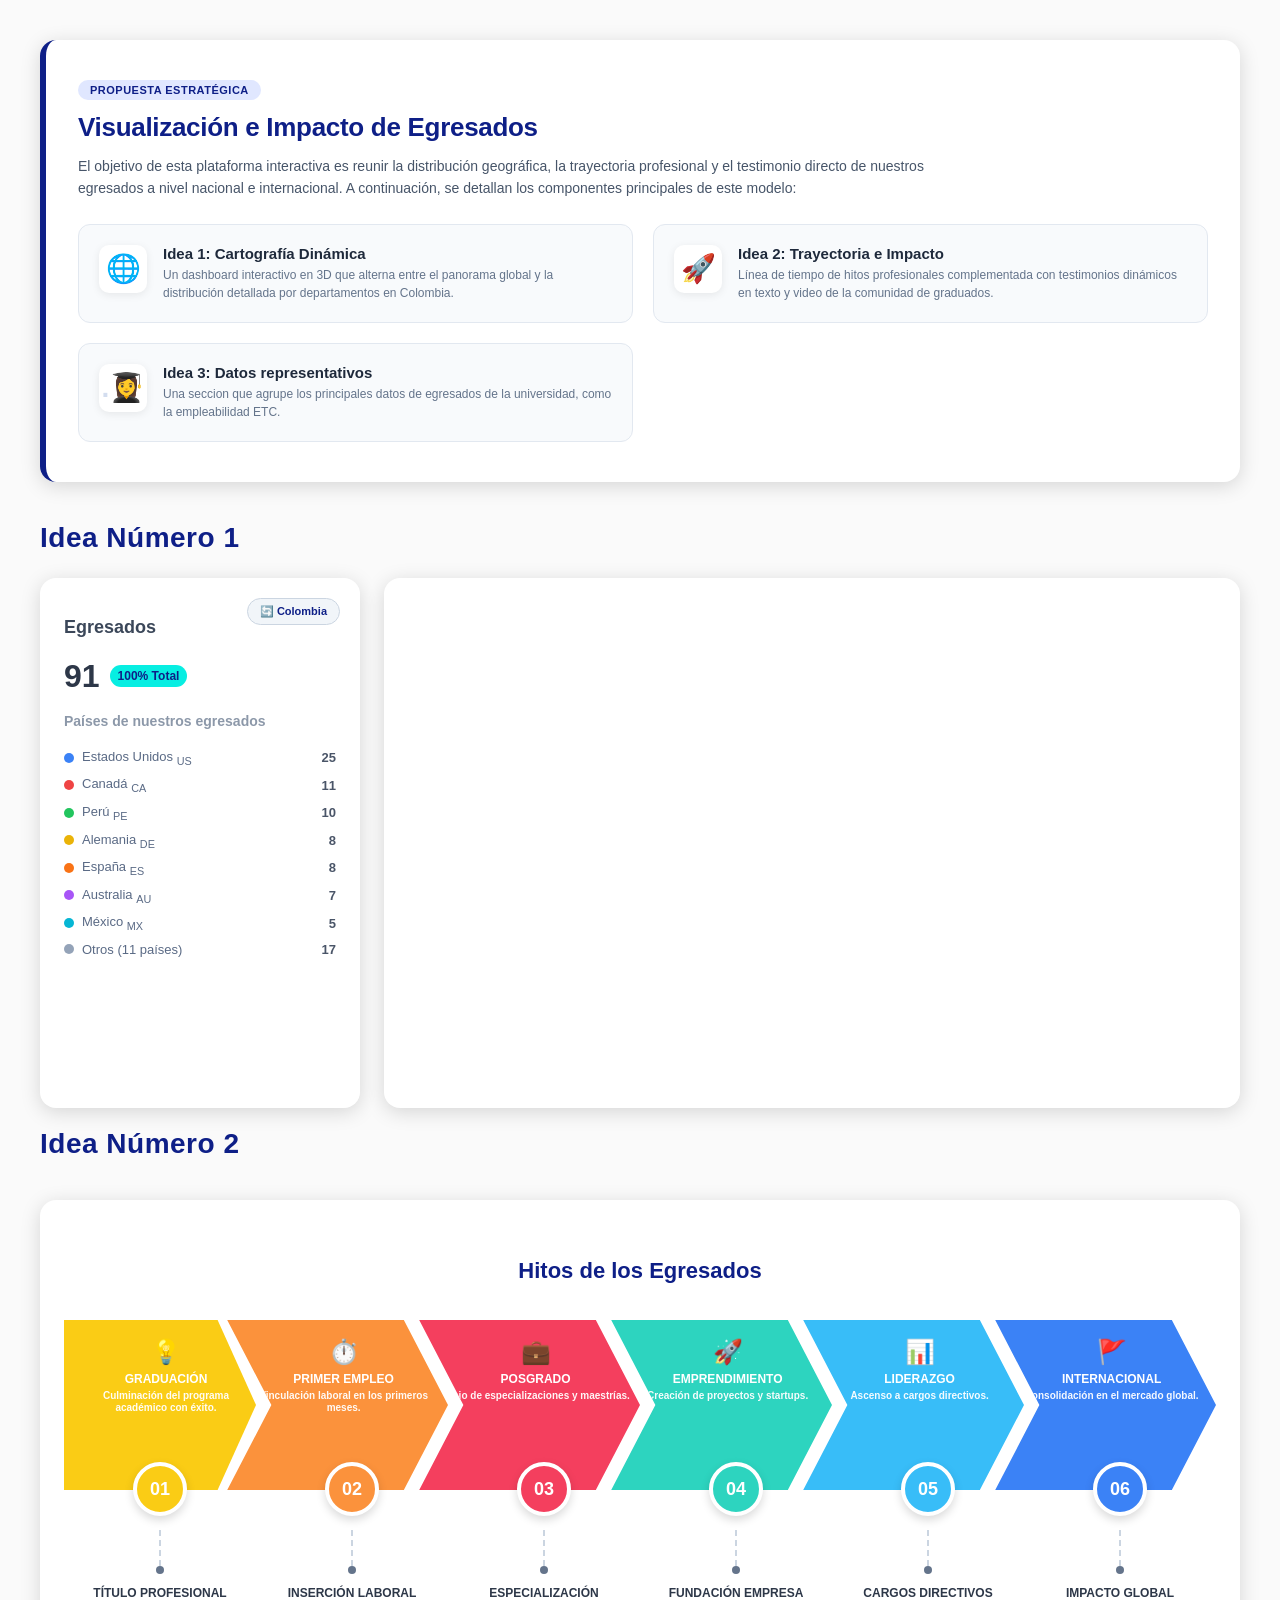
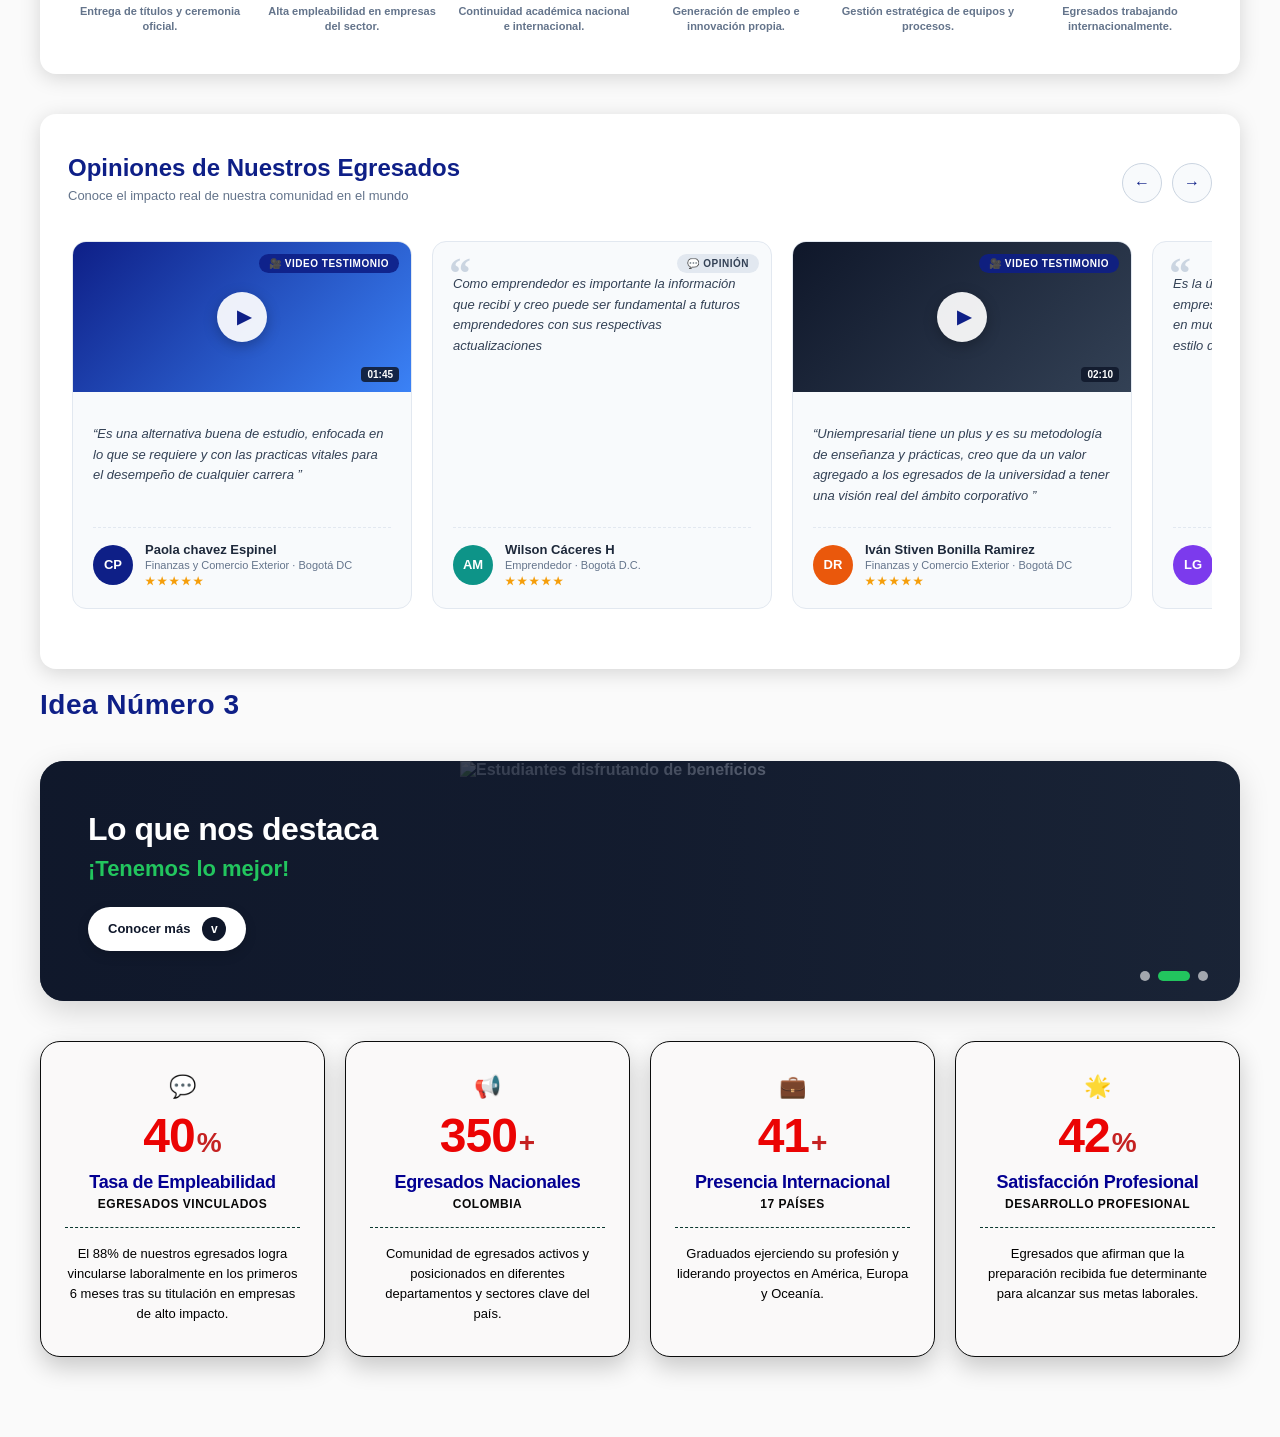
==== main.html @ 2be494e2 "prueba" ====
<!DOCTYPE html>
<html lang="es">
<head>
  <meta charset="UTF-8">
  <meta name="viewport" content="width=device-width, initial-scale=1.0">
  <link rel="stylesheet" href="main.css">
  <title>Egresados</title>
</head>
<body>

  <!-- ================= SECCIÓN DE INTRODUCCIÓN ================= -->
  <section class="intro-container">
    <div class="intro-badge">Propuesta Estratégica</div>
    <h1 class="intro-title">Visualización e Impacto de Egresados</h1>
    <p class="intro-description">
      El objetivo de esta plataforma interactiva es reunir la distribución geográfica, la trayectoria profesional y el testimonio directo de nuestros egresados a nivel nacional e internacional. A continuación, se detallan los componentes principales de este modelo:
    </p>

    <div class="intro-cards-grid">
      <div class="intro-card">
        <div class="intro-card-icon">🌐</div>
        <div class="intro-card-content">
          <h3 class="intro-card-title">Idea 1: Cartografía Dinámica</h3>
          <p class="intro-card-text">
            Un dashboard interactivo en 3D que alterna entre el panorama global y la distribución detallada por departamentos en Colombia.
          </p>
        </div>
      </div>

      <div class="intro-card">
        <div class="intro-card-icon">🚀</div>
        <div class="intro-card-content">
          <h3 class="intro-card-title">Idea 2: Trayectoria e Impacto</h3>
          <p class="intro-card-text">
            Línea de tiempo de hitos profesionales complementada con testimonios dinámicos en texto y video de la comunidad de graduados.
          </p>
        </div>
      </div>

        <div class="intro-card">
        <div class="intro-card-icon">.👩‍🎓</div>
        <div class="intro-card-content">
          <h3 class="intro-card-title">Idea 3: Datos representativos</h3>
          <p class="intro-card-text">
            Una seccion que agrupe los principales datos de egresados de la universidad, como la empleabilidad ETC.
          </p>
        </div>
      </div>
    </div>
  </section>

  <!-- TÍTULO DE LA SECCIÓN INTERACTIVA -->
  <h2 class="main-title">Idea número 1</h2>

  <!-- CONTENEDOR FLIP GLOBAL -->
  <div class="dashboard-flip-wrapper">
    <div class="dashboard-inner" id="dashboardInner">
      
      <!-- ================= VISTA FRONTAL: MUNDIAL ================= -->
      <div class="dashboard-face dashboard-front">
        
        <!-- TARJETA FRONTAL -->
        <div class="card-left">
          <button class="flip-btn" id="flipToColombiaBtn" title="Ver Departamentos de Colombia">
            🔄 Colombia
          </button>

          <h2 class="card-title">Egresados</h2>
          
          <div class="metrics">
            <span class="total-sales">91</span>
            <span class="badge">100% Total</span>
          </div>
          
          <p class="subtitle">Países de nuestros egresados</p>

          <ul class="country-list">
            <li class="country-item">
              <div class="country-info">
                <span class="dot usa"></span>
                <span>Estados Unidos <sub>US</sub></span>
              </div>
              <span class="sales-count">25</span>
            </li>
            <li class="country-item">
              <div class="country-info">
                <span class="dot canada"></span>
                <span>Canadá <sub>CA</sub></span>
              </div>
              <span class="sales-count">11</span>
            </li>
            <li class="country-item">
              <div class="country-info">
                <span class="dot peru"></span>
                <span>Perú <sub>PE</sub></span>
              </div>
              <span class="sales-count">10</span>
            </li>
            <li class="country-item">
              <div class="country-info">
                <span class="dot alemania"></span>
                <span>Alemania <sub>DE</sub></span>
              </div>
              <span class="sales-count">8</span>
            </li>
            <li class="country-item">
              <div class="country-info">
                <span class="dot espana"></span>
                <span>España <sub>ES</sub></span>
              </div>
              <span class="sales-count">8</span>
            </li>
            <li class="country-item">
              <div class="country-info">
                <span class="dot australia"></span>
                <span>Australia <sub>AU</sub></span>
              </div>
              <span class="sales-count">7</span>
            </li>
            <li class="country-item">
              <div class="country-info">
                <span class="dot mexico"></span>
                <span>México <sub>MX</sub></span>
              </div>
              <span class="sales-count">5</span>
            </li>
            <li class="country-item">
              <div class="country-info">
                <span class="dot other"></span>
                <span>Otros (11 países)</span>
              </div>
              <span class="sales-count">17</span>
            </li>
          </ul>

          <div id="detailPanel" class="country-detail-panel">
            <div class="detail-label">País Seleccionado</div>
            <div id="detailCountryName" class="detail-country-name">-</div>
            <div class="detail-label" style="margin-top: 8px;">Egresados Registrados</div>
            <div id="detailStudentsCount" class="detail-students-count">0</div>
          </div>
        </div>

        <!-- MAPA MUNDIAL DERECHA -->
        <div class="map-right" id="mapRightWorld">
          <div id="tooltipWorld" class="tooltip"></div>
          <div class="ag-canvas" id="world-map-container"></div>
        </div>

      </div>

      <!-- ================= VISTA TRASERA: COLOMBIA ================= -->
      <div class="dashboard-face dashboard-back">
        
        <!-- TARJETA TRASERA -->
        <div class="card-left">
          <button class="flip-btn" id="flipToWorldBtn" title="Ver Países del Mundo">
            🌐 Mundial
          </button>

          <h2 class="card-title">Egresados</h2>
          
          <div class="metrics">
            <span class="total-sales">775</span>
            <span class="badge col-badge">100% Colombia</span>
          </div>
          
          <p class="subtitle">Departamentos de Colombia</p>

          <ul class="country-list">
            <li class="country-item">
              <div class="country-info">
                <span class="dot bogota"></span>
                <span>Bogotá D.C. <sub>DC</sub></span>
              </div>
              <span class="sales-count">645</span>
            </li>
            <li class="country-item">
              <div class="country-info">
                <span class="dot cundinamarca"></span>
                <span>Cundinamarca <sub>CUN</sub></span>
              </div>
              <span class="sales-count">59</span>
            </li>
            <li class="country-item">
              <div class="country-info">
                <span class="dot antioquia"></span>
                <span>Antioquia <sub>ANT</sub></span>
              </div>
              <span class="sales-count">15</span>
            </li>
            <li class="country-item">
              <div class="country-info">
                <span class="dot meta"></span>
                <span>Meta <sub>MET</sub></span>
              </div>
              <span class="sales-count">6</span>
            </li>
            <li class="country-item">
              <div class="country-info">
                <span class="dot atlantico"></span>
                <span>Atlántico <sub>ATL</sub></span>
              </div>
              <span class="sales-count">5</span>
            </li>
            <li class="country-item">
              <div class="country-info">
                <span class="dot tolima"></span>
                <span>Tolima <sub>TOL</sub></span>
              </div>
              <span class="sales-count">3</span>
            </li>
            <li class="country-item">
              <div class="country-info">
                <span class="dot otros-dept"></span>
                <span>Otros dptos</span>
              </div>
              <span class="sales-count">9</span>
            </li>
            <li class="country-item">
              <div class="country-info">
                <span class="dot no-especifica"></span>
                <span>No especifica</span>
              </div>
              <span class="sales-count">33</span>
            </li>
          </ul>

          <div id="detailPanelDept" class="country-detail-panel">
            <div class="detail-label">Departamento</div>
            <div id="detailDeptName" class="detail-country-name">-</div>
            <div class="detail-label" style="margin-top: 8px;">Egresados Registrados</div>
            <div id="detailDeptStudentsCount" class="detail-students-count">0</div>
          </div>
        </div>

        <!-- MAPA COLOMBIA DERECHA -->
        <div class="map-right" id="mapRightColombia">
          <div id="tooltipColombia" class="tooltip"></div>
          <div class="ag-canvas" id="colombia-map-container"></div>
        </div>

      </div>

    </div>
  </div>

  <!-- SECCIÓN INFOGRAFÍA DE HITOS DE EGRESADOS -->
   <h2 class="main-title">Idea número 2</h2>
  <section class="timeline-container">
    <h2 class="timeline-title">Hitos de los Egresados</h2>
    <div class="chevron-timeline">

      <div class="step-item step-1">
        <div class="chevron-box">
          <div class="chevron-icon">💡</div>
          <div class="chevron-title">Graduación</div>
          <div class="chevron-subtitle">Culminación del programa académico con éxito.</div>
        </div>
        <div class="circle-number">01</div>
        <div class="connector-line"></div>
        <div class="connector-dot"></div>
        <div class="hito-content">
          <div class="hito-title">Título Profesional</div>
          <div class="hito-text">Entrega de títulos y ceremonia oficial.</div>
        </div>
      </div>

      <div class="step-item step-2">
        <div class="chevron-box">
          <div class="chevron-icon">⏱️</div>
          <div class="chevron-title">Primer Empleo</div>
          <div class="chevron-subtitle">Vinculación laboral en los primeros meses.</div>
        </div>
        <div class="circle-number">02</div>
        <div class="connector-line"></div>
        <div class="connector-dot"></div>
        <div class="hito-content">
          <div class="hito-title">Inserción Laboral</div>
          <div class="hito-text">Alta empleabilidad en empresas del sector.</div>
        </div>
      </div>

      <div class="step-item step-3">
        <div class="chevron-box">
          <div class="chevron-icon">💼</div>
          <div class="chevron-title">Posgrado</div>
          <div class="chevron-subtitle">Inicio de especializaciones y maestrías.</div>
        </div>
        <div class="circle-number">03</div>
        <div class="connector-line"></div>
        <div class="connector-dot"></div>
        <div class="hito-content">
          <div class="hito-title">Especialización</div>
          <div class="hito-text">Continuidad académica nacional e internacional.</div>
        </div>
      </div>

      <div class="step-item step-4">
        <div class="chevron-box">
          <div class="chevron-icon">🚀</div>
          <div class="chevron-title">Emprendimiento</div>
          <div class="chevron-subtitle">Creación de proyectos y startups.</div>
        </div>
        <div class="circle-number">04</div>
        <div class="connector-line"></div>
        <div class="connector-dot"></div>
        <div class="hito-content">
          <div class="hito-title">Fundación Empresa</div>
          <div class="hito-text">Generación de empleo e innovación propia.</div>
        </div>
      </div>

      <div class="step-item step-5">
        <div class="chevron-box">
          <div class="chevron-icon">📊</div>
          <div class="chevron-title">Liderazgo</div>
          <div class="chevron-subtitle">Ascenso a cargos directivos.</div>
        </div>
        <div class="circle-number">05</div>
        <div class="connector-line"></div>
        <div class="connector-dot"></div>
        <div class="hito-content">
          <div class="hito-title">Cargos Directivos</div>
          <div class="hito-text">Gestión estratégica de equipos y procesos.</div>
        </div>
      </div>

      <div class="step-item step-6">
        <div class="chevron-box">
          <div class="chevron-icon">🚩</div>
          <div class="chevron-title">Internacional</div>
          <div class="chevron-subtitle">Consolidación en el mercado global.</div>
        </div>
        <div class="circle-number">06</div>
        <div class="connector-line"></div>
        <div class="connector-dot"></div>
        <div class="hito-content">
          <div class="hito-title">Impacto Global</div>
          <div class="hito-text">Egresados trabajando internacionalmente.</div>
        </div>
      </div>

    </div>
  </section>

  <!-- SECCIÓN DE OPINIONES Y VIDEO TESTIMONIOS (CARRUSEL DINÁMICO) -->
  <section class="testimonials-container">
    <div class="testimonials-header">
      <div>
        <h2 class="testimonials-title">Opiniones de Nuestros Egresados</h2>
        <p class="testimonials-subtitle">Conoce el impacto real de nuestra comunidad en el mundo</p>
      </div>
      <div class="carousel-controls">
        <button class="control-btn" id="prevBtn" title="Anterior">←</button>
        <button class="control-btn" id="nextBtn" title="Siguiente">→</button>
      </div>
    </div>

    <div class="carousel-track-container">
      <div class="carousel-track" id="carouselTrack">

        <!-- TARJETA 1: VIDEO -->
        <div class="testimonial-card video-card" onclick="openVideoModal('https://www.youtube.com/embed/dQw4w9WgXcQ', 'Carlos Pérez - Testimonio')">
          <div class="card-type-badge badge-video">🎥 Video Testimonio</div>
          <div class="video-thumbnail bg-1">
            <div class="play-overlay">
              <div class="play-icon">▶</div>
            </div>
            <span class="video-duration">01:45</span>
          </div>
          <div class="card-body">
            <p class="testimonial-text">
              “Es una alternativa buena de estudio, enfocada en lo que se requiere y con las practicas vitales para el desempeño de cualquier carrera ”
            </p>
            <div class="testimonial-author">
              <div class="author-avatar avatar-blue">CP</div>
              <div class="author-info">
                <h4 class="author-name">Paola chavez Espinel </h4>
                <span class="author-role">Finanzas y Comercio Exterior · Bogotá DC</span>
                <div class="stars">★★★★★</div>
              </div>
            </div>
          </div>
        </div>

        <!-- TARJETA 2: TEXTO -->
        <div class="testimonial-card">
          <div class="card-type-badge badge-text">💬 Opinión</div>
          <div class="quote-icon">“</div>
          <div class="card-body">
            <p class="testimonial-text">
              Como emprendedor es importante la información que recibí y creo puede ser fundamental a futuros emprendedores con sus respectivas actualizaciones 
            </p>
            <div class="testimonial-author">
              <div class="author-avatar avatar-teal">AM</div>
              <div class="author-info">
                <h4 class="author-name">Wilson Cáceres H</h4>
                <span class="author-role">  Emprendedor · Bogotá D.C.</span>
                <div class="stars">★★★★★</div>
              </div>
            </div>
          </div>
        </div>

        <!-- TARJETA 3: VIDEO -->
        <div class="testimonial-card video-card" onclick="openVideoModal('https://www.youtube.com/embed/dQw4w9WgXcQ', 'David Rodríguez - Testimonio')">
          <div class="card-type-badge badge-video">🎥 Video Testimonio</div>
          <div class="video-thumbnail bg-2">
            <div class="play-overlay">
              <div class="play-icon">▶</div>
            </div>
            <span class="video-duration">02:10</span>
          </div>
          <div class="card-body">
            <p class="testimonial-text">
              “Uniempresarial tiene un plus y es su metodología de enseñanza y prácticas, creo que da un valor agregado a los egresados de la universidad a tener una visión real del ámbito corporativo ”
            </p>
            <div class="testimonial-author">
              <div class="author-avatar avatar-orange">DR</div>
              <div class="author-info">
                <h4 class="author-name">Iván Stiven Bonilla Ramirez</h4>
                <span class="author-role">Finanzas y Comercio Exterior · Bogotá DC</span>
                <div class="stars">★★★★★</div>
              </div>
            </div>
          </div>
        </div>

        <!-- TARJETA 4: TEXTO -->
        <div class="testimonial-card">
          <div class="card-type-badge badge-text">💬 Opinión</div>
          <div class="quote-icon">“</div>
          <div class="card-body">
            <p class="testimonial-text">
             Es la única universidad que ofrece prácticas empresariales continuas y de valor. He estudiado en muchas universidades y ninguna ofrece este estilo de educación.
            </p>
            <div class="testimonial-author">
              <div class="author-avatar avatar-purple">LG</div>
              <div class="author-info">
                <h4 class="author-name">Luz katerina gomez parra</h4>
                <span class="author-role">Asistente administrativa  · Australia</span>
                <div class="stars">★★★★★</div>
              </div>
            </div>
          </div>
        </div>

      </div>
    </div>
  </section>

  <!-- MODAL FLOTANTE PARA REPRODUCIR VIDEO -->
  <div id="videoModal" class="video-modal" onclick="closeVideoModal(event)">
    <div class="modal-content">
      <span class="close-modal" onclick="closeVideoModal(null)">&times;</span>
      <h3 id="modalTitle" class="modal-video-title">Video Testimonio</h3>
      <div class="iframe-container">
        <iframe id="videoIframe" src="" frameborder="0" allow="accelerometer; autoplay; clipboard-write; encrypted-media; gyroscope; picture-in-picture" allowfullscreen></iframe>
      </div>
    </div>
  </div>


  <h2 class="main-title">Idea número 3</h2>

  <!-- BANNER PROMOCIONAL DE BENEFICIOS -->
  <section class="banner-container">
    <div class="banner-card">
      <!-- FONDO DE IMAGEN / CAPA OSCURA -->
      <div class="banner-overlay"></div>

      <!-- CONTENIDO DE TEXTO Y BOTÓN -->
      <div class="banner-content">
        <h2 class="banner-title">Lo que nos destaca</h2>
        <p class="banner-highlight">¡Tenemos lo mejor!</p>
        <a href="#datos" class="banner-btn">
          <span>Conocer más</span>
          <span class="btn-icon">v</span>
        </a>
      </div>

      <!-- ELEMENTOS VISUALES / IMAGEN DE PERSONAS -->
      <div class="banner-image-wrapper">
        <img src="https://uniempresarial.edu.co/wp-content/uploads/2024/06/generative-ai-graduation-ceremony-scaled_11zon-1024x574.jpg" alt="Estudiantes disfrutando de beneficios" class="banner-img">
      </div>

      <!-- INDICADORES DEL CARRUSEL (DOTS) -->
      <div class="banner-dots">
        <span class="dot-item"></span>
        <span class="dot-item active"></span>
        <span class="dot-item"></span>
      </div>
    </div>
  </section>

  <!-- SECCIÓN DE METRICAS Y DATOS DE EMPLEABILIDAD (4 TARJETAS) -->
  <!-- SECCIÓN DE MÉTRICAS Y DATOS DE EMPLEABILIDAD (4 TARJETAS CON ANIMACIÓN) -->
  <section class="stats-cards-container" id="datos">
    <div class="stats-cards-grid">

      <!-- TARJETA 1 -->
      <div class="stat-card">
        <div class="stat-card-icon">💬</div>
        
        <!-- DATO NUMÉRICO ANIMADO -->
        <div class="stat-number-wrapper">
          <span class="counter-number" data-target="88">0</span><span class="counter-unit">%</span>
        </div>

        <h3 class="stat-author-name">Tasa de Empleabilidad</h3>
        <span class="stat-location">Egresados Vinculados</span>
        
        <p class="stat-description">
          El 88% de nuestros egresados logra vincularse laboralmente en los primeros 6 meses tras su titulación en empresas de alto impacto.
        </p>
      </div>

      <!-- TARJETA 2 -->
      <div class="stat-card">
        <div class="stat-card-icon">📢</div>
        
        <!-- DATO NUMÉRICO ANIMADO -->
        <div class="stat-number-wrapper">
          <span class="counter-number" data-target="775">0</span><span class="counter-unit">+</span>
        </div>

        <h3 class="stat-author-name">Egresados Nacionales</h3>
        <span class="stat-location">Colombia</span>
        
        <p class="stat-description">
          Comunidad de egresados activos y posicionados en diferentes departamentos y sectores clave del país.
        </p>
      </div>

      <!-- TARJETA 3 -->
      <div class="stat-card">
        <div class="stat-card-icon">💼</div>
        
        <!-- DATO NUMÉRICO ANIMADO -->
        <div class="stat-number-wrapper">
          <span class="counter-number" data-target="91">0</span><span class="counter-unit">+</span>
        </div>

        <h3 class="stat-author-name">Presencia Internacional</h3>
        <span class="stat-location">17 Países</span>
        
        <p class="stat-description">
          Graduados ejerciendo su profesión y liderando proyectos en América, Europa y Oceanía.
        </p>
      </div>

      <!-- TARJETA 4 -->
      <div class="stat-card">
        <div class="stat-card-icon">🌟</div>
        
        <!-- DATO NUMÉRICO ANIMADO -->
        <div class="stat-number-wrapper">
          <span class="counter-number" data-target="94">0</span><span class="counter-unit">%</span>
        </div>

        <h3 class="stat-author-name">Satisfacción Profesional</h3>
        <span class="stat-location">Desarrollo Profesional</span>
        
        <p class="stat-description">
          Egresados que afirman que la preparación recibida fue determinante para alcanzar sus metas laborales.
        </p>
      </div>

    </div>
  </section>

  <!-- SCRIPT PARA ANIMACIÓN DE CONTEO PROGRESIVO -->
  <script>
    document.addEventListener("DOMContentLoaded", () => {
      const counters = document.querySelectorAll('.counter-number');

      const animateCounter = (counter) => {
        const target = +counter.getAttribute('data-target');
        const duration = 1800; // Duración total de la animación en milisegundos
        const frameDuration = 1000 / 60; // 60 FPS
        const totalFrames = Math.round(duration / frameDuration);
        let frame = 0;

        const countUp = setInterval(() => {
          frame++;
          // Función de desaceleración (easeOutQuad)
          const progress = frame / totalFrames;
          const currentCount = Math.round(target * (1 - Math.pow(1 - progress, 2)));

          counter.innerText = currentCount.toLocaleString();

          if (frame === totalFrames) {
            counter.innerText = target.toLocaleString();
            clearInterval(countUp);
          }
        }, frameDuration);
      };

      // Observador para activar la animación solo cuando la tarjeta sea visible en pantalla
      const observer = new IntersectionObserver((entries, observer) => {
        entries.forEach(entry => {
          if (entry.isIntersecting) {
            const counter = entry.target.querySelector('.counter-number');
            if (counter && !counter.classList.contains('animated')) {
              counter.classList.add('animated');
              animateCounter(counter);
            }
          }
        });
      }, { threshold: 0.3 });

      document.querySelectorAll('.stat-card').forEach(card => {
        observer.observe(card);
      });
    });
  </script>

  <!-- SCRIPTS D3 & TOPOJSON -->
  <script src="https://cdn.jsdelivr.net/npm/d3@7"></script>
  <script src="https://cdn.jsdelivr.net/npm/topojson-client@3"></script>
  <script>
    // CONTROL DEL FLIP DEL DASHBOARD
    const dashboardInner = document.getElementById('dashboardInner');
    document.getElementById('flipToColombiaBtn').addEventListener('click', () => {
      dashboardInner.classList.add('flipped');
    });
    document.getElementById('flipToWorldBtn').addEventListener('click', () => {
      dashboardInner.classList.remove('flipped');
    });

    // 1. DATOS DE PAÍSES INTERNACIONALES
    const worldStudentData = {
      "US": { name: "Estados Unidos", students: 25 },
      "CA": { name: "Canadá", students: 11 },
      "PE": { name: "Perú", students: 10 },
      "DE": { name: "Alemania", students: 8 },
      "ES": { name: "España", students: 8 },
      "AU": { name: "Australia", students: 7 },
      "MX": { name: "México", students: 5 },
      "DO": { name: "República Dominicana", students: 3 },
      "PA": { name: "Panamá", students: 2 },
      "JP": { name: "Japón", students: 2 },
      "MT": { name: "Malta", students: 2 },
      "IT": { name: "Italia", students: 2 },
      "BO": { name: "Bolivia", students: 1 },
      "CR": { name: "Costa Rica", students: 1 },
      "EC": { name: "Ecuador", students: 1 },
      "NL": { name: "Países Bajos", students: 1 },
      "CL": { name: "Chile", students: 1 }
    };

    fetch('https://cdn.jsdelivr.net/npm/world-atlas@2/countries-110m.json')
      .then(res => res.json())
      .then(world => {
        const countries = topojson.feature(world, world.objects.countries).features;
        const width = 1000, height = 500;
        const projection = d3.geoMercator().scale(130).translate([width / 2, height / 1.5]);
        const pathGenerator = d3.geoPath().projection(projection);

        const isoMapping = {
          "840": "US", "124": "CA", "604": "PE", "276": "DE", "724": "ES",
          "036": "AU", "484": "MX", "214": "DO", "591": "PA", "392": "JP",
          "470": "MT", "380": "IT", "068": "BO", "188": "CR", "218": "EC",
          "528": "NL", "152": "CL"
        };

        const svg = d3.select("#world-map-container")
          .append("svg").attr("class", "ag-canvas_svg").attr("viewBox", `0 0 ${width} ${height}`);

        const tooltip = d3.select("#tooltipWorld");
        const mapRight = document.getElementById("mapRightWorld");

        svg.selectAll("path")
          .data(countries).enter().append("path")
          .attr("d", pathGenerator)
          .attr("id", d => isoMapping[d.id] || `country-${d.id}`)
          .on("mouseover", (event, d) => {
            const code = isoMapping[d.id];
            if (worldStudentData[code]) {
              tooltip.style("display", "block")
                .html(`<strong>${worldStudentData[code].name}</strong><br/>🎓 Egresados: ${worldStudentData[code].students.toLocaleString()}`);
            }
          })
          .on("mousemove", (event) => {
            const bounds = mapRight.getBoundingClientRect();
            tooltip.style("left", (event.clientX - bounds.left + 10) + "px")
                   .style("top", (event.clientY - bounds.top + 10) + "px");
          })
          .on("mouseout", () => tooltip.style("display", "none"))
          .on("click", (event, d) => {
            const code = isoMapping[d.id];
            const detailPanel = document.getElementById("detailPanel");
            if (worldStudentData[code]) {
              document.getElementById("detailCountryName").innerText = worldStudentData[code].name;
              document.getElementById("detailStudentsCount").innerText = worldStudentData[code].students.toLocaleString();
              detailPanel.style.display = "block";
            } else {
              detailPanel.style.display = "none";
            }
          });
      });

    // 2. MAPA DE COLOMBIA CON PUNTOS SEGÚN DATOS REALES
    fetch('https://cdn.jsdelivr.net/npm/world-atlas@2/countries-10m.json')
      .then(res => res.json())
      .then(world10m => {
        const countries = topojson.feature(world10m, world10m.objects.countries).features;
        const colombiaGeo = countries.find(c => c.id === "170");

        const width = 1000, height = 500;
        const projection = d3.geoMercator()
          .fitExtent([[80, 20], [width - 80, height - 20]], colombiaGeo);

        const pathGenerator = d3.geoPath().projection(projection);

        const svg = d3.select("#colombia-map-container")
          .append("svg").attr("class", "ag-canvas_svg").attr("viewBox", `0 0 ${width} ${height}`);

        const tooltip = d3.select("#tooltipColombia");
        const mapRight = document.getElementById("mapRightColombia");

        svg.append("path")
          .datum(colombiaGeo)
          .attr("d", pathGenerator)
          .attr("fill", "#f1f5f9")
          .attr("stroke", "#94a3b8")
          .attr("stroke-width", "1.5");

        const deptPoints = [
          { id: "DEPT_DC", name: "Bogotá D.C.", students: 645, coords: [-74.0721, 4.7110], r: 32, color: "#0e1f87" },
          { id: "DEPT_CUN", name: "Cundinamarca", students: 59, coords: [-74.1300, 5.0200], r: 18, color: "#ea580c" },
          { id: "DEPT_ANT", name: "Antioquia", students: 15, coords: [-75.5636, 6.2518], r: 14, color: "#16a34a" },
          { id: "DEPT_MET", name: "Meta", students: 6, coords: [-73.6300, 4.1400], r: 10, color: "#a855f7" },
          { id: "DEPT_ATL", name: "Atlántico", students: 5, coords: [-74.7813, 10.9685], r: 9, color: "#06b6d4" },
          { id: "DEPT_TOL", name: "Tolima", students: 3, coords: [-75.2300, 4.4300], r: 8, color: "#eab308" },
          { id: "DEPT_BOY", name: "Boyacá", students: 2, coords: [-73.3600, 5.5300], r: 7, color: "#64748b" },
          { id: "DEPT_CAS", name: "Casanare", students: 2, coords: [-72.4000, 5.3300], r: 7, color: "#64748b" },
          { id: "DEPT_SAN", name: "Santander", students: 2, coords: [-73.1198, 7.1254], r: 7, color: "#64748b" },
          { id: "DEPT_NAR", name: "Nariño", students: 1, coords: [-77.2800, 1.2100], r: 6, color: "#64748b" },
          { id: "DEPT_BOL", name: "Bolívar", students: 1, coords: [-75.5000, 10.4000], r: 6, color: "#64748b" },
          { id: "DEPT_VAC", name: "Valle del Cauca", students: 1, coords: [-76.5225, 3.4372], r: 6, color: "#64748b" }
        ];

        svg.selectAll("circle")
          .data(deptPoints)
          .enter()
          .append("circle")
          .attr("cx", d => projection(d.coords)[0])
          .attr("cy", d => projection(d.coords)[1])
          .attr("r", d => d.r)
          .attr("fill", d => d.color)
          .attr("stroke", "#ffffff")
          .attr("stroke-width", "2")
          .attr("style", "cursor: pointer; opacity: 0.95;")
          .on("mouseover", (event, d) => {
            tooltip.style("display", "block")
              .html(`<strong>${d.name}</strong><br/>🎓 Egresados: ${d.students.toLocaleString()}`);
          })
          .on("mousemove", (event) => {
            const bounds = mapRight.getBoundingClientRect();
            tooltip.style("left", (event.clientX - bounds.left + 10) + "px")
                   .style("top", (event.clientY - bounds.top + 10) + "px");
          })
          .on("mouseout", () => tooltip.style("display", "none"))
          .on("click", (event, d) => {
            const detailPanel = document.getElementById("detailPanelDept");
            document.getElementById("detailDeptName").innerText = d.name;
            document.getElementById("detailDeptStudentsCount").innerText = d.students.toLocaleString();
            detailPanel.style.display = "block";
          });
      });

    // 3. CARRUSEL Y MODAL DE TESTIMONIOS
    const track = document.getElementById('carouselTrack');
    const prevBtn = document.getElementById('prevBtn');
    const nextBtn = document.getElementById('nextBtn');
    const cardWidth = 360;

    nextBtn.addEventListener('click', () => {
      track.scrollBy({ left: cardWidth, behavior: 'smooth' });
    });

    prevBtn.addEventListener('click', () => {
      track.scrollBy({ left: -cardWidth, behavior: 'smooth' });
    });

    function openVideoModal(videoUrl, title) {
      const modal = document.getElementById('videoModal');
      const iframe = document.getElementById('videoIframe');
      const modalTitle = document.getElementById('modalTitle');

      iframe.src = videoUrl + "?autoplay=1";
      modalTitle.innerText = title;
      modal.style.display = 'flex';
    }

    function closeVideoModal(event) {
      if (!event || event.target.id === 'videoModal') {
        const modal = document.getElementById('videoModal');
        const iframe = document.getElementById('videoIframe');
        modal.style.display = 'none';
        iframe.src = '';
      }
    }
  </script>

</body>
</html>
---- main.css ----
@font-face {
  font-family: 'uniempresarial';
  src: url('Cocogoose-Pro-Semilight-Italic-trial.ttf') format('truetype');
  font-weight: normal;
  font-style: normal;
}

html {
  box-sizing: border-box;
}

*, *:before, *:after {
  box-sizing: inherit;
}

body {
  background-color: #fafafa;
  color: #d3ddef;
  font-family: Arial, Helvetica, sans-serif;
  font-weight: 600;
  padding: 40px;
  margin: 0;
}

/* =========================================================
   SECCIÓN DE INTRODUCCIÓN Y EXPLICACIÓN
   ========================================================= */

.intro-container {
  max-width: 1250px;
  margin: 0 auto 40px auto;
  background: #ffffff;
  padding: 40px 32px;
  border-radius: 16px;
  box-shadow: 0 4px 20px rgba(0, 0, 0, 0.15);
  border-left: 6px solid #0e1f87;
}

.intro-badge {
  display: inline-block;
  background-color: #e0e7ff;
  color: #0e1f87;
  font-size: 11px;
  font-weight: 800;
  padding: 4px 12px;
  border-radius: 20px;
  text-transform: uppercase;
  letter-spacing: 0.5px;
  margin-bottom: 12px;
}

.intro-title {
  font-size: 26px;
  font-weight: 800;
  color: #0e1f87;
  margin: 0 0 12px 0;
  letter-spacing: -0.3px;
}

.intro-description {
  font-size: 14px;
  line-height: 1.6;
  color: #475569;
  margin: 0 0 24px 0;
  max-width: 900px;
  font-weight: 500;
}

.intro-cards-grid {
  display: grid;
  grid-template-columns: repeat(2, 1fr);
  gap: 20px;
}

.intro-card {
  background-color: #f8fafc;
  border: 1px solid #e2e8f0;
  border-radius: 12px;
  padding: 20px;
  display: flex;
  align-items: flex-start;
  gap: 16px;
  transition: transform 0.25s ease, border-color 0.25s ease;
}

.intro-card:hover {
  transform: translateY(-3px);
  border-color: #cbd5e1;
  background-color: #ffffff;
}

.intro-card-icon {
  font-size: 28px;
  background: #ffffff;
  width: 48px;
  height: 48px;
  border-radius: 10px;
  display: flex;
  align-items: center;
  justify-content: center;
  box-shadow: 0 2px 8px rgba(0, 0, 0, 0.08);
  flex-shrink: 0;
}

.intro-card-content {
  display: flex;
  flex-direction: column;
}

.intro-card-title {
  font-size: 15px;
  font-weight: 700;
  color: #1e293b;
  margin: 0 0 4px 0;
}

.intro-card-text {
  font-size: 12px;
  color: #64748b;
  line-height: 1.5;
  margin: 0;
  font-weight: 500;
}

/* TÍTULO DEL DASHBOARD */
.main-title {
  max-width: 1250px;
  margin: 20px auto 24px auto;
  font-size: 28px;
  font-weight: 800;
  color: #0e1f87;
  text-transform: capitalize;
  letter-spacing: 0.5px;
}

/* =========================================================
   ESTRUCTURA Y GIRADO 3D (FLIP)
   ========================================================= */

.dashboard-flip-wrapper {
  max-width: 1250px;
  margin: 0 auto;
  perspective: 1200px;
}

.dashboard-inner {
  position: relative;
  width: 100%;
  min-height: 530px;
  transition: transform 0.8s cubic-bezier(0.4, 0, 0.2, 1);
  transform-style: preserve-3d;
}

.dashboard-inner.flipped {
  transform: rotateY(180deg);
}

.dashboard-face {
  position: absolute;
  top: 0;
  left: 0;
  width: 100%;
  height: 100%;
  backface-visibility: hidden;
  display: flex;
  gap: 24px;
  align-items: stretch;
}

.dashboard-back {
  transform: rotateY(180deg);
}

/* TARJETA IZQUIERDA */
.card-left {
  background-color: #ffffff;
  border-radius: 16px;
  padding: 24px;
  width: 320px;
  flex-shrink: 0;
  box-shadow: 0 4px 20px rgba(0, 0, 0, 0.15);
  color: #2d3748;
  position: relative;
  display: flex;
  flex-direction: column;
}

.flip-btn {
  position: absolute;
  top: 20px;
  right: 20px;
  background-color: #f1f5f9;
  color: #0e1f87;
  border: 1px solid #cbd5e1;
  border-radius: 20px;
  padding: 6px 12px;
  font-size: 11px;
  font-weight: 700;
  cursor: pointer;
  transition: all 0.3s ease;
  z-index: 10;
}

.flip-btn:hover {
  background-color: #0e1f87;
  color: #ffffff;
  border-color: #0e1f87;
  transform: scale(1.05);
}

.card-title {
  font-size: 18px;
  font-weight: 700;
  color: #3b4759;
  margin-bottom: 20px;
  padding-right: 80px;
}

.metrics {
  display: flex;
  align-items: center;
  gap: 10px;
  margin-bottom: 4px;
}

.total-sales {
  font-size: 32px;
  font-weight: 800;
  color: #2d3748;
}

.badge {
  background-color: #07eee2;
  color: #0e1f87;
  font-size: 12px;
  font-weight: 700;
  padding: 4px 8px;
  border-radius: 12px;
}

.badge.col-badge {
  background-color: #fde047;
  color: #854d0e;
}

.subtitle {
  font-size: 14px;
  color: #8c98a9;
  margin-bottom: 20px;
}

.country-list {
  list-style: none;
  display: flex;
  flex-direction: column;
  gap: 10px;
  padding: 0;
  margin: 0;
  max-height: 280px;
  overflow-y: auto;
}

.country-item {
  display: flex;
  align-items: center;
  justify-content: space-between;
  font-size: 13px;
}

.country-info {
  display: flex;
  align-items: center;
  gap: 8px;
  color: #5a6a85;
  font-weight: 500;
}

.dot {
  width: 10px;
  height: 10px;
  border-radius: 50%;
  display: inline-block;
}

/* PALETA DE PAÍSES INTERNACIONALES */
.dot.usa { background-color: #3b82f6; }
.dot.canada { background-color: #ef4444; }
.dot.peru { background-color: #22c55e; }
.dot.alemania { background-color: #eab308; }
.dot.espana { background-color: #f97316; }
.dot.australia { background-color: #a855f7; }
.dot.mexico { background-color: #06b6d4; }
.dot.other { background-color: #94a3b8; }

/* PALETA DE DEPARTAMENTOS DE COLOMBIA */
.dot.bogota { background-color: #0e1f87; }
.dot.cundinamarca { background-color: #ea580c; }
.dot.antioquia { background-color: #16a34a; }
.dot.meta { background-color: #a855f7; }
.dot.atlantico { background-color: #06b6d4; }
.dot.tolima { background-color: #eab308; }
.dot.otros-dept { background-color: #64748b; }
.dot.no-especifica { background-color: #cbd5e1; }

.sales-count {
  font-weight: 600;
  color: #4a5568;
}

.country-detail-panel {
  margin-top: 12px;
  padding-top: 10px;
  border-top: 1px solid #e2e8f0;
  display: none;
  animation: fadeIn 0.3s ease;
}

@keyframes fadeIn {
  from { opacity: 0; transform: translateY(5px); }
  to { opacity: 1; transform: translateY(0); }
}

.detail-country-name {
  font-size: 15px;
  font-weight: 700;
  color: #2d3748;
}

.detail-students-count {
  font-size: 22px;
  font-weight: 800;
  color: #3182ce;
}

.detail-label {
  font-size: 11px;
  color: #718096;
  text-transform: uppercase;
}

/* ÁREA DEL MAPA DERECHA */
.map-right {
  flex: 1;
  background-color: #ffffff;
  border-radius: 16px;
  padding: 24px;
  box-shadow: 0 4px 20px rgba(0, 0, 0, 0.15);
  display: flex;
  justify-content: center;
  align-items: center;
  position: relative;
}

.ag-canvas {
  width: 100%;
  height: 100%;
}

.ag-canvas_svg {
  width: 100%;
  height: auto;
  max-height: 480px;
  display: block;
}

.ag-canvas_svg path {
  fill: #cbd5e1;
  stroke: #ffffff;
  stroke-width: 0.6;
  transition: fill 0.3s ease;
}

.ag-canvas_svg path:hover {
  fill: #94a3b8;
  cursor: pointer;
}

/* COLORES PAÍSES INTERNACIONALES EN EL MAPA */
#US { fill: #3b82f6 !important; cursor: pointer; }
#US:hover { fill: #1d4ed8 !important; }

#CA { fill: #ef4444 !important; cursor: pointer; }
#CA:hover { fill: #b91c1c !important; }

#PE { fill: #22c55e !important; cursor: pointer; }
#PE:hover { fill: #15803d !important; }

#DE { fill: #eab308 !important; cursor: pointer; }
#DE:hover { fill: #a16207 !important; }

#ES { fill: #f97316 !important; cursor: pointer; }
#ES:hover { fill: #c2410c !important; }

#AU { fill: #a855f7 !important; cursor: pointer; }
#AU:hover { fill: #7e22ce !important; }

#MX { fill: #06b6d4 !important; cursor: pointer; }
#MX:hover { fill: #0e7490 !important; }

.tooltip {
  position: absolute;
  background: rgba(15, 23, 42, 0.9);
  color: #ffffff;
  padding: 8px 12px;
  border-radius: 8px;
  font-size: 13px;
  pointer-events: none;
  display: none;
  box-shadow: 0 4px 12px rgba(0, 0, 0, 0.3);
  z-index: 100;
}

/* =========================================================
   SECCIÓN INFOGRAFÍA DE HITOS (CHEVRON TIMELINE)
   ========================================================= */

.timeline-container {
  max-width: 1250px;
  margin: 40px auto 0 auto;
  background: #ffffff;
  padding: 40px 24px;
  border-radius: 16px;
  box-shadow: 0 4px 20px rgba(0, 0, 0, 0.15);
}

.timeline-title {
  font-size: 22px;
  font-weight: 800;
  color: #0e1f87;
  margin-bottom: 36px;
  text-align: center;
}

.chevron-timeline {
  display: grid;
  grid-template-columns: repeat(6, 1fr);
  position: relative;
}

.step-item {
  display: flex;
  flex-direction: column;
  align-items: center;
  position: relative;
  cursor: pointer;
  transition: transform 0.3s cubic-bezier(0.4, 0, 0.2, 1);
}

.chevron-box, .circle-number, .connector-dot, .hito-title {
  transition: all 0.3s ease;
}

.step-item:hover {
  transform: translateY(-6px);
}

.chevron-box {
  width: 115%;
  height: 170px;
  padding: 18px 10px 30px 22px;
  color: #ffffff;
  display: flex;
  flex-direction: column;
  align-items: center;
  text-align: center;
  clip-path: polygon(0% 0%, 80% 0%, 100% 50%, 80% 100%, 0% 100%, 20% 50%);
  margin-left: -15%;
}

.step-item:first-child .chevron-box {
  margin-left: 0;
  width: 100%;
  clip-path: polygon(0% 0%, 80% 0%, 100% 50%, 80% 100%, 0% 100%);
}

.step-item:hover .chevron-box {
  filter: brightness(1.08);
  box-shadow: 0 10px 20px rgba(0, 0, 0, 0.15);
}

.step-1 .chevron-box, .step-1 .circle-number { background-color: #facc15; }
.step-2 .chevron-box, .step-2 .circle-number { background-color: #fb923c; }
.step-3 .chevron-box, .step-3 .circle-number { background-color: #f43f5e; }
.step-4 .chevron-box, .step-4 .circle-number { background-color: #2dd4bf; }
.step-5 .chevron-box, .step-5 .circle-number { background-color: #38bdf8; }
.step-6 .chevron-box, .step-6 .circle-number { background-color: #3b82f6; }

.chevron-icon { font-size: 24px; margin-bottom: 6px; }
.chevron-title { font-size: 12px; font-weight: 800; text-transform: uppercase; margin-bottom: 4px; }
.chevron-subtitle { font-size: 10px; opacity: 0.95; line-height: 1.2; }

.circle-number {
  width: 54px;
  height: 54px;
  border-radius: 50%;
  color: #ffffff;
  font-weight: 800;
  font-size: 18px;
  display: flex;
  align-items: center;
  justify-content: center;
  border: 4px solid #ffffff;
  box-shadow: 0 4px 10px rgba(0, 0, 0, 0.15);
  position: absolute;
  top: 142px;
  z-index: 10;
}

.step-item:hover .circle-number {
  transform: scale(1.12) rotate(5deg);
}

.connector-line {
  width: 2px;
  height: 36px;
  border-left: 2px dashed #cbd5e1;
  margin-top: 40px;
}

.connector-dot {
  width: 8px;
  height: 8px;
  background-color: #64748b;
  border-radius: 50%;
}

.step-item:hover .connector-dot {
  background-color: #0e1f87;
  transform: scale(1.4);
}

.hito-content {
  text-align: center;
  padding: 12px 6px 0;
}

.hito-title {
  font-size: 12px;
  font-weight: 700;
  color: #2d3748;
  margin-bottom: 4px;
  text-transform: uppercase;
}

.step-item:hover .hito-title { color: #0e1f87; }
.hito-text { font-size: 11px; color: #64748b; line-height: 1.35; }

/* =========================================================
   SECCIÓN DE TESTIMONIOS DINÁMICOS (CARRUSEL)
   ========================================================= */

.testimonials-container {
  max-width: 1250px;
  margin: 40px auto 0 auto;
  background: #ffffff;
  padding: 40px 28px;
  border-radius: 16px;
  box-shadow: 0 4px 20px rgba(0, 0, 0, 0.15);
}

.testimonials-header {
  display: flex;
  justify-content: space-between;
  align-items: flex-end;
  margin-bottom: 28px;
}

.testimonials-title {
  font-size: 24px;
  font-weight: 800;
  color: #0e1f87;
  margin: 0 0 6px 0;
}

.testimonials-subtitle {
  font-size: 13px;
  color: #64748b;
  margin: 0;
  font-weight: 500;
}

/* CONTROLES DE NAVEGACIÓN DEL CARRUSEL */
.carousel-controls {
  display: flex;
  gap: 10px;
}

.control-btn {
  width: 40px;
  height: 40px;
  border-radius: 50%;
  border: 1px solid #cbd5e1;
  background-color: #f8fafc;
  color: #0e1f87;
  font-size: 16px;
  font-weight: bold;
  cursor: pointer;
  transition: all 0.25s ease;
  display: flex;
  align-items: center;
  justify-content: center;
}

.control-btn:hover {
  background-color: #0e1f87;
  color: #ffffff;
  border-color: #0e1f87;
  transform: scale(1.08);
}

/* TRACK DEL CARRUSEL */
.carousel-track-container {
  overflow: hidden;
  width: 100%;
}

.carousel-track {
  display: flex;
  gap: 20px;
  overflow-x: auto;
  scroll-behavior: smooth;
  padding: 10px 4px 20px 4px;
  scrollbar-width: none;
}

.carousel-track::-webkit-scrollbar {
  display: none;
}

/* TARJETAS DE TESTIMONIO */
.testimonial-card {
  min-width: 340px;
  max-width: 340px;
  background-color: #f8fafc;
  border: 1px solid #e2e8f0;
  border-radius: 14px;
  overflow: hidden;
  position: relative;
  display: flex;
  flex-direction: column;
  justify-content: space-between;
  transition: all 0.3s cubic-bezier(0.4, 0, 0.2, 1);
  flex-shrink: 0;
}

.testimonial-card:hover {
  transform: translateY(-6px);
  box-shadow: 0 12px 24px rgba(14, 31, 135, 0.12);
  border-color: #cbd5e1;
  background-color: #ffffff;
}

/* BADGES DE TIPO DE TESTIMONIO */
.card-type-badge {
  position: absolute;
  top: 12px;
  right: 12px;
  padding: 4px 10px;
  border-radius: 20px;
  font-size: 10px;
  font-weight: 800;
  z-index: 5;
  text-transform: uppercase;
  letter-spacing: 0.5px;
}

.badge-video {
  background-color: rgba(14, 31, 135, 0.9);
  color: #ffffff;
}

.badge-text {
  background-color: #e2e8f0;
  color: #334155;
}

/* MINIATURA DE VIDEO CON ANIMACIÓN */
.video-card {
  cursor: pointer;
}

.video-thumbnail {
  height: 150px;
  position: relative;
  display: flex;
  align-items: center;
  justify-content: center;
  overflow: hidden;
}

.video-thumbnail.bg-1 {
  background: linear-gradient(135deg, #0e1f87, #3b82f6);
}

.video-thumbnail.bg-2 {
  background: linear-gradient(135deg, #0f172a, #334155);
}

.play-overlay {
  width: 50px;
  height: 50px;
  background-color: rgba(255, 255, 255, 0.92);
  border-radius: 50%;
  display: flex;
  align-items: center;
  justify-content: center;
  box-shadow: 0 4px 14px rgba(0, 0, 0, 0.25);
  transition: transform 0.3s ease, background-color 0.3s ease;
}

.play-icon {
  color: #0e1f87;
  font-size: 18px;
  margin-left: 3px;
}

.video-card:hover .play-overlay {
  transform: scale(1.18);
  background-color: #ffffff;
}

.video-duration {
  position: absolute;
  bottom: 10px;
  right: 12px;
  background: rgba(15, 23, 42, 0.85);
  color: #ffffff;
  padding: 2px 6px;
  border-radius: 4px;
  font-size: 10px;
  font-weight: 700;
}

.card-body {
  padding: 20px;
  display: flex;
  flex-direction: column;
  justify-content: space-between;
  flex: 1;
}

.quote-icon {
  font-size: 44px;
  line-height: 1;
  color: #cbd5e1;
  font-family: Georgia, serif;
  position: absolute;
  top: 10px;
  left: 16px;
  user-select: none;
}

.testimonial-text {
  font-size: 13px;
  line-height: 1.6;
  color: #334155;
  font-style: italic;
  margin: 12px 0 20px 0;
  font-weight: 500;
}

.testimonial-author {
  display: flex;
  align-items: center;
  gap: 12px;
  border-top: 1px dashed #e2e8f0;
  padding-top: 14px;
}

.author-avatar {
  width: 40px;
  height: 40px;
  border-radius: 50%;
  color: #ffffff;
  font-weight: 700;
  font-size: 13px;
  display: flex;
  align-items: center;
  justify-content: center;
  flex-shrink: 0;
}

.avatar-blue { background-color: #0e1f87; }
.avatar-teal { background-color: #0d9488; }
.avatar-orange { background-color: #ea580c; }
.avatar-purple { background-color: #7c3aed; }

.author-info {
  display: flex;
  flex-direction: column;
}

.author-name {
  font-size: 13px;
  font-weight: 700;
  color: #1e293b;
  margin: 0;
}

.author-role {
  font-size: 11px;
  color: #64748b;
  margin: 2px 0 4px 0;
  font-weight: 500;
}

.stars {
  color: #f59e0b;
  font-size: 11px;
  letter-spacing: 2px;
}

/* =========================================================
   VENTANA MODAL FLOTANTE DE VIDEO
   ========================================================= */

.video-modal {
  display: none;
  position: fixed;
  top: 0;
  left: 0;
  width: 100%;
  height: 100%;
  background-color: rgba(15, 23, 42, 0.85);
  z-index: 1000;
  justify-content: center;
  align-items: center;
  padding: 20px;
  animation: fadeIn 0.3s ease;
}

.modal-content {
  background: #ffffff;
  width: 100%;
  max-width: 720px;
  border-radius: 16px;
  padding: 24px;
  position: relative;
  box-shadow: 0 20px 40px rgba(0, 0, 0, 0.3);
}

.close-modal {
  position: absolute;
  top: 16px;
  right: 20px;
  font-size: 28px;
  font-weight: bold;
  color: #64748b;
  cursor: pointer;
  transition: color 0.2s ease;
}

.close-modal:hover {
  color: #0e1f87;
}

.modal-video-title {
  font-size: 18px;
  font-weight: 800;
  color: #0e1f87;
  margin: 0 0 16px 0;
}

.iframe-container {
  position: relative;
  width: 100%;
  padding-bottom: 56.25%;
  height: 0;
  border-radius: 12px;
  overflow: hidden;
  background-color: #000000;
}

.iframe-container iframe {
  position: absolute;
  top: 0;
  left: 0;
  width: 100%;
  height: 100%;
}

/* =========================================================
   BANNER PROMOCIONAL DE BENEFICIOS Y ALIANZAS
   ========================================================= */

.banner-container {
  max-width: 1250px;
  margin: 40px auto 40px auto;
}

.banner-card {
  position: relative;
  width: 100%;
  height: 240px;
  border-radius: 24px;
  overflow: hidden;
  background-color: #1e293b;
  display: flex;
  align-items: center;
  justify-content: space-between;
  box-shadow: 0 10px 30px rgba(0, 0, 0, 0.15);
}

/* CAPA DE FONDO OSCURA CON GRADIENTE */
.banner-overlay {
  position: absolute;
  top: 0;
  left: 0;
  width: 100%;
  height: 100%;
  background: linear-gradient(90deg, rgba(15, 23, 42, 0.95) 0%, rgba(15, 23, 42, 0.75) 50%, rgba(15, 23, 42, 0.3) 100%);
  z-index: 2;
}

/* CONTENIDO DE TEXTO Y BOTÓN */
.banner-content {
  position: relative;
  z-index: 3;
  padding: 32px 48px;
  max-width: 550px;
}

.banner-title {
  font-size: 32px;
  font-weight: 800;
  color: #ffffff;
  margin: 0 0 8px 0;
  letter-spacing: -0.5px;
}

.banner-highlight {
  font-size: 22px;
  font-weight: 800;
  color: #22c55e; /* Color verde Neón de la imagen */
  margin: 0 0 24px 0;
  line-height: 1.2;
}

/* BOTÓN CTA CON BORDES REDONDEADOS Y FLECHA */
.banner-btn {
  display: inline-flex;
  align-items: center;
  gap: 12px;
  background-color: #ffffff;
  color: #0f172a;
  text-decoration: none;
  font-size: 13px;
  font-weight: 700;
  padding: 10px 20px;
  border-radius: 30px;
  box-shadow: 0 4px 12px rgba(0, 0, 0, 0.15);
  transition: all 0.3s cubic-bezier(0.4, 0, 0.2, 1);
}

.banner-btn .btn-icon {
  width: 24px;
  height: 24px;
  background-color: #0f172a;
  color: #ffffff;
  border-radius: 50%;
  display: flex;
  align-items: center;
  justify-content: center;
  font-size: 12px;
  transition: transform 0.3s ease;
}

.banner-btn:hover {
  transform: translateY(-2px);
  box-shadow: 0 6px 18px rgba(0, 0, 0, 0.25);
  background-color: #f8fafc;
}

.banner-btn:hover .btn-icon {
  transform: translateX(3px);
  background-color: #22c55e;
}

/* CONTENEDOR DE LA IMAGEN DE LA DERECHA */
.banner-image-wrapper {
  position: absolute;
  right: 0;
  top: 0;
  width: 65%;
  height: 100%;
  z-index: 1;
}

.banner-img {
  width: 100%;
  height: 100%;
  object-fit: cover;
  object-position: center 20%;
  filter: grayscale(20%);
}

/* INDICADORES DEL CARRUSEL (PUNTOS) */
.banner-dots {
  position: absolute;
  bottom: 20px;
  right: 32px;
  z-index: 3;
  display: flex;
  align-items: center;
  gap: 8px;
}

.dot-item {
  width: 10px;
  height: 10px;
  border-radius: 50%;
  background-color: rgba(255, 255, 255, 0.6);
  cursor: pointer;
  transition: all 0.3s ease;
}

.dot-item.active {
  width: 32px;
  border-radius: 12px;
  background-color: #22c55e;
}

.dot-item:hover {
  background-color: #ffffff;
}

/* RESPONSIVE */
@media screen and (max-width: 767px) {
  .banner-card {
    height: auto;
    min-height: 220px;
  }

  .banner-content {
    padding: 24px;
  }

  .banner-title {
    font-size: 24px;
  }

  .banner-highlight {
    font-size: 18px;
  }

  .banner-image-wrapper {
    width: 100%;
  }

  .banner-overlay {
    background: linear-gradient(90deg, rgba(15, 23, 42, 0.95) 0%, rgba(15, 23, 42, 0.85) 100%);
  }
}
/* RESPONSIVE */
@media screen and (max-width: 767px) {
  body { padding: 16px; }
  .intro-cards-grid { grid-template-columns: 1fr; }
  .dashboard-face { flex-direction: column; position: relative; height: auto; }
  .dashboard-inner { min-height: auto; }
  .card-left, .map-right { width: 100%; }

  .chevron-timeline { grid-template-columns: 1fr; gap: 24px; }
  .chevron-box { clip-path: none !important; margin-left: 0 !important; width: 100% !important; border-radius: 12px; height: auto; padding: 18px; }
  .circle-number { position: relative; top: -18px; margin-bottom: -18px; }
  .connector-line { display: none; }

  .testimonials-header {
    flex-direction: column;
    align-items: flex-start;
    gap: 16px;
  }
}


/* =========================================================
   SECCIÓN DE 4 TARJETAS CON DATOS Y NÚMEROS ANIMADOS
   ========================================================= */

.stats-cards-container {
  max-width: 1250px;
  margin: 0 auto 40px auto;
}

.stats-cards-grid {
  display: grid;
  grid-template-columns: repeat(4, 1fr);
  gap: 20px;
}

.stat-card {
  background-color: #faf9f9; /* Verde oscuro elegante */
  border: 1px solid #0b0c0c;
  border-radius: 20px;
  padding: 32px 24px;
  display: flex;
  flex-direction: column;
  align-items: center;
  text-align: center;
  color: #ffffff;
  position: relative;
  transition: transform 0.3s cubic-bezier(0.4, 0, 0.2, 1), box-shadow 0.3s ease, border-color 0.3s ease;
  box-shadow: 0 10px 25px rgba(0, 0, 0, 0.2);
}

.stat-card:hover {
  transform: translateY(-8px);
  box-shadow: 0 16px 32px rgba(6, 32, 27, 0.4);
  border-color: #fc0000;
}

/* ICONO SUPERIOR */
.stat-card-icon {
  font-size: 22px;
  margin-bottom: 12px;
}

/* CONTENEDOR DEL DATO NUMÉRICO GRANDE */
.stat-number-wrapper {
  display: flex;
  align-items: baseline;
  justify-content: center;
  margin-bottom: 12px;
}

.counter-number {
  font-size: 48px;
  font-weight: 800;
  color: #eb0404; /* Verde neón destacado */
  line-height: 1;
  letter-spacing: -1px;
  font-family: Arial, Helvetica, sans-serif;
}

.counter-unit {
  font-size: 28px;
  font-weight: 800;
  color: #c52222;
  margin-left: 2px;
}

/* TÍTULO Y SUBTÍTULO */
.stat-author-name {
  font-size: 18px;
  font-weight: 800;
  color: #030092;
  margin: 0 0 4px 0;
  letter-spacing: -0.3px;
}

.stat-location {
  font-size: 12px;
  font-weight: 700;
  color: #070707;
  text-transform: uppercase;
  letter-spacing: 0.5px;
  margin-bottom: 16px;
}

/* DESCRIPCIÓN Y TEXTO EXPLICATIVO */
.stat-description {
  font-size: 13px;
  line-height: 1.55;
  color: #000000;
  margin: 0;
  font-weight: 500;
  border-top: 1px dashed #0a382f;
  padding-top: 16px;
  width: 100%;
}

/* RESPONSIVE */
@media screen and (max-width: 1024px) {
  .stats-cards-grid {
    grid-template-columns: repeat(2, 1fr);
  }
}

@media screen and (max-width: 600px) {
  .stats-cards-grid {
    grid-template-columns: 1fr;
  }
}
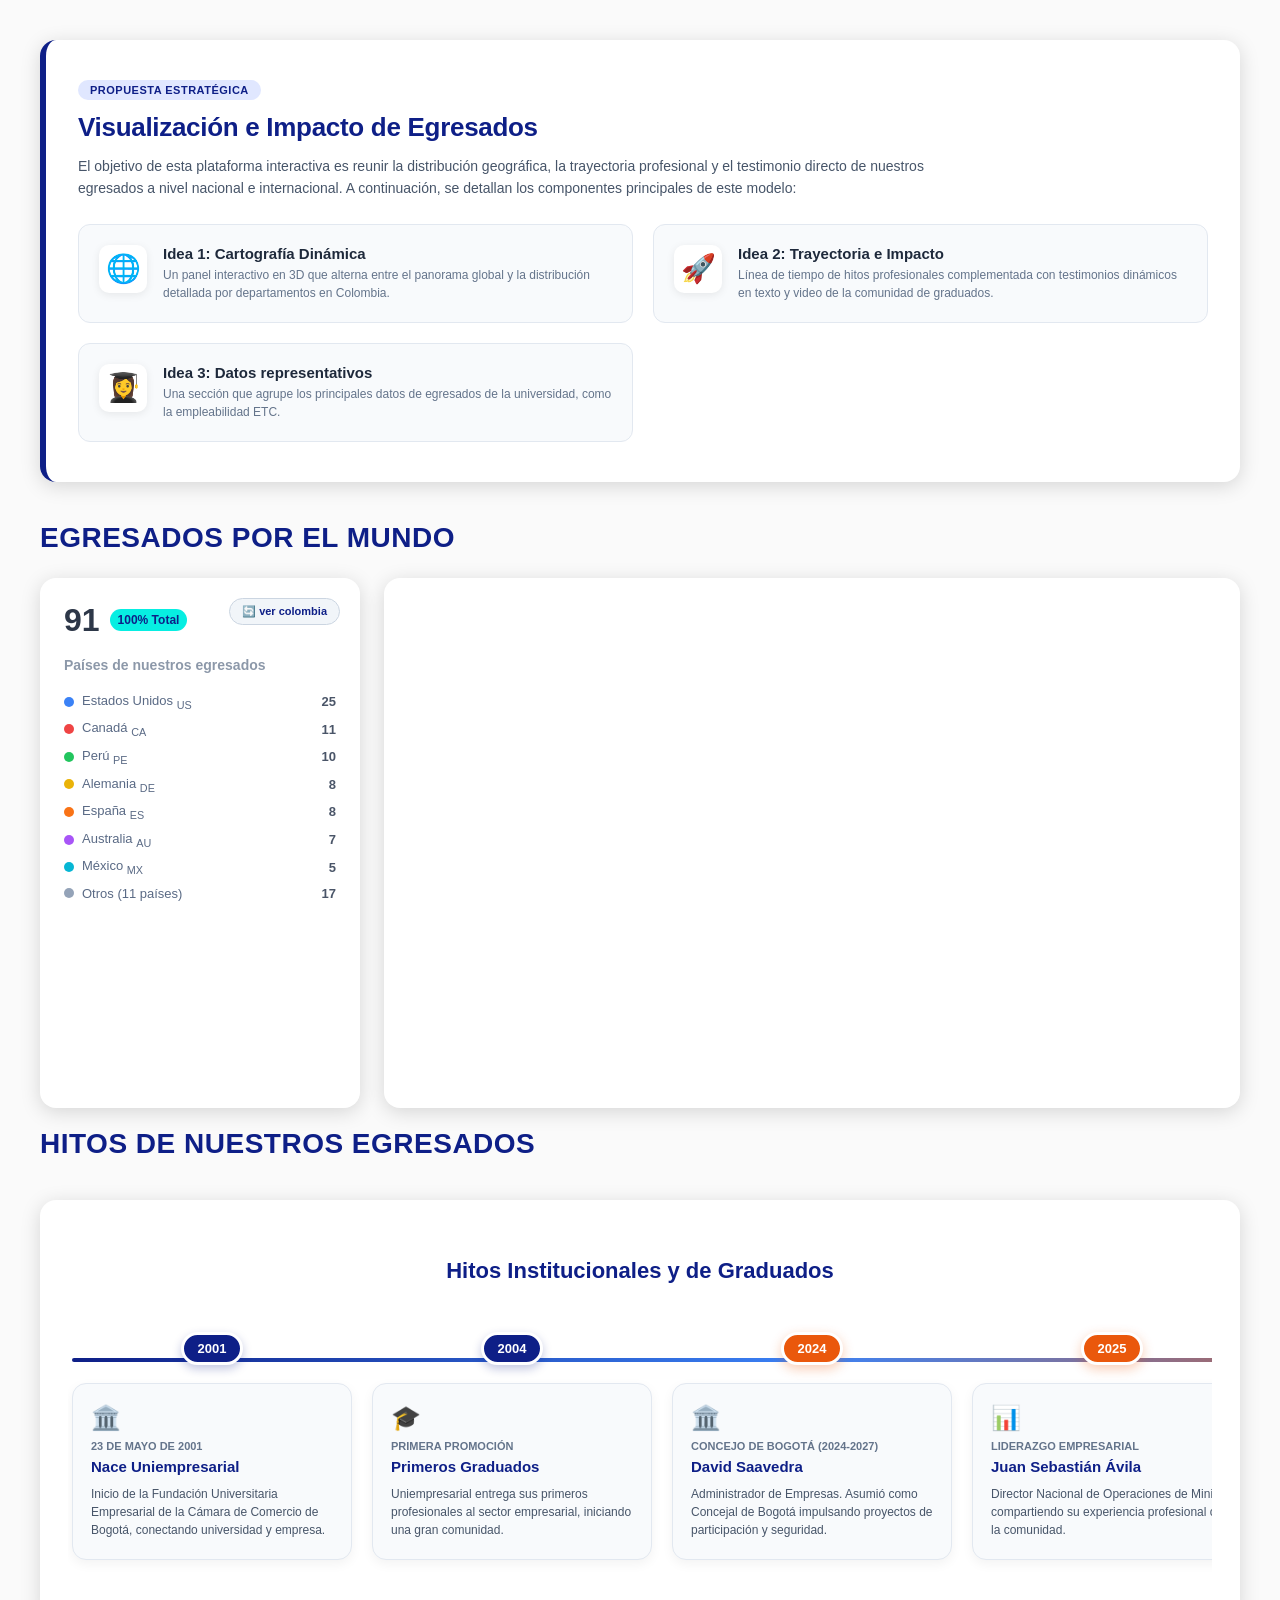
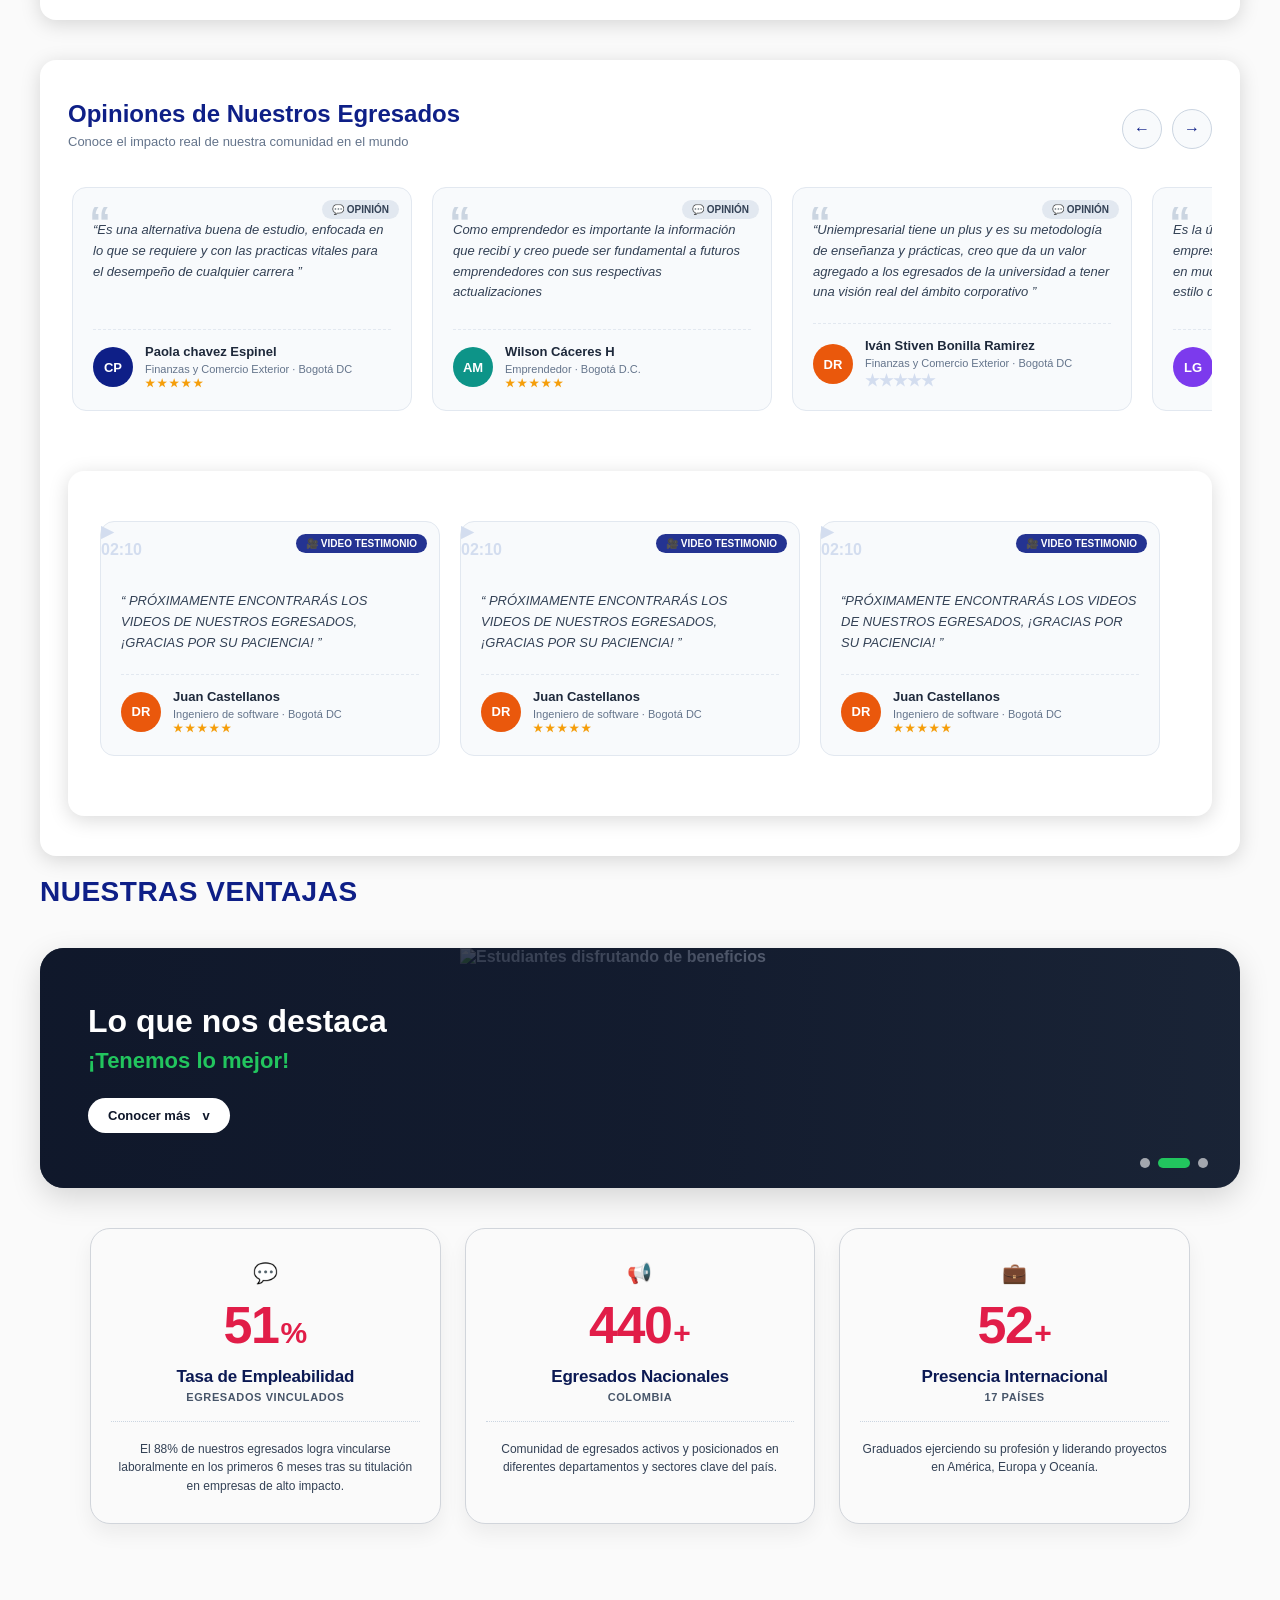
==== commit c7eee5d6: "envio" ====
--- a/main.html
+++ b/main.html
@@ -8,236 +8,225 @@
 </head>
 <body>
 
-  <!-- ================= SECCIÓN DE INTRODUCCIÓN ================= -->
-  <section class="intro-container">
-    <div class="intro-badge">Propuesta Estratégica</div>
-    <h1 class="intro-title">Visualización e Impacto de Egresados</h1>
-    <p class="intro-description">
+  <section class="contenedor-introduccion">
+    <div class="etiqueta-introduccion">Propuesta Estratégica</div>
+    <h1 class="titulo-introduccion">Visualización e Impacto de Egresados</h1>
+    <p class="descripcion-introduccion">
       El objetivo de esta plataforma interactiva es reunir la distribución geográfica, la trayectoria profesional y el testimonio directo de nuestros egresados a nivel nacional e internacional. A continuación, se detallan los componentes principales de este modelo:
     </p>
 
-    <div class="intro-cards-grid">
-      <div class="intro-card">
-        <div class="intro-card-icon">🌐</div>
-        <div class="intro-card-content">
-          <h3 class="intro-card-title">Idea 1: Cartografía Dinámica</h3>
-          <p class="intro-card-text">
-            Un dashboard interactivo en 3D que alterna entre el panorama global y la distribución detallada por departamentos en Colombia.
+    <div class="cuadricula-introduccion">
+      <div class="tarjeta-introduccion">
+        <div class="icono-tarjeta-introduccion">🌐</div>
+        <div class="contenido-tarjeta-introduccion">
+          <h3 class="titulo-tarjeta-introduccion">Idea 1: Cartografía Dinámica</h3>
+          <p class="texto-tarjeta-introduccion">
+            Un panel interactivo en 3D que alterna entre el panorama global y la distribución detallada por departamentos en Colombia.
           </p>
         </div>
       </div>
 
-      <div class="intro-card">
-        <div class="intro-card-icon">🚀</div>
-        <div class="intro-card-content">
-          <h3 class="intro-card-title">Idea 2: Trayectoria e Impacto</h3>
-          <p class="intro-card-text">
+      <div class="tarjeta-introduccion">
+        <div class="icono-tarjeta-introduccion">🚀</div>
+        <div class="contenido-tarjeta-introduccion">
+          <h3 class="titulo-tarjeta-introduccion">Idea 2: Trayectoria e Impacto</h3>
+          <p class="texto-tarjeta-introduccion">
             Línea de tiempo de hitos profesionales complementada con testimonios dinámicos en texto y video de la comunidad de graduados.
           </p>
         </div>
       </div>
 
-        <div class="intro-card">
-        <div class="intro-card-icon">.👩‍🎓</div>
-        <div class="intro-card-content">
-          <h3 class="intro-card-title">Idea 3: Datos representativos</h3>
-          <p class="intro-card-text">
-            Una seccion que agrupe los principales datos de egresados de la universidad, como la empleabilidad ETC.
+      <div class="tarjeta-introduccion">
+        <div class="icono-tarjeta-introduccion">👩‍🎓</div>
+        <div class="contenido-tarjeta-introduccion">
+          <h3 class="titulo-tarjeta-introduccion">Idea 3: Datos representativos</h3>
+          <p class="texto-tarjeta-introduccion">
+            Una sección que agrupe los principales datos de egresados de la universidad, como la empleabilidad ETC.
           </p>
         </div>
       </div>
     </div>
   </section>
 
-  <!-- TÍTULO DE LA SECCIÓN INTERACTIVA -->
-  <h2 class="main-title">Idea número 1</h2>
-
-  <!-- CONTENEDOR FLIP GLOBAL -->
-  <div class="dashboard-flip-wrapper">
-    <div class="dashboard-inner" id="dashboardInner">
+  <h2 class="titulo-principal">EGRESADOS POR EL MUNDO</h2>
+
+  <div class="envoltorio-giro-panel">
+    <div class="interior-panel" id="interiorPanel">
       
-      <!-- ================= VISTA FRONTAL: MUNDIAL ================= -->
-      <div class="dashboard-face dashboard-front">
+      <div class="cara-panel cara-frontal">
         
-        <!-- TARJETA FRONTAL -->
-        <div class="card-left">
-          <button class="flip-btn" id="flipToColombiaBtn" title="Ver Departamentos de Colombia">
-            🔄 Colombia
+        <div class="tarjeta-izquierda">
+          <button class="boton-girar" id="botonVerColombia" title="Ver Departamentos de Colombia">
+            🔄 ver colombia 
           </button>
-
-          <h2 class="card-title">Egresados</h2>
           
-          <div class="metrics">
-            <span class="total-sales">91</span>
-            <span class="badge">100% Total</span>
+          <div class="metricas">
+            <span class="total-egresados">91</span>
+            <span class="insignia">100% Total</span>
           </div>
           
-          <p class="subtitle">Países de nuestros egresados</p>
-
-          <ul class="country-list">
-            <li class="country-item">
-              <div class="country-info">
-                <span class="dot usa"></span>
+          <p class="subtitulo">Países de nuestros egresados</p>
+
+          <ul class="lista-paises">
+            <li class="item-pais">
+              <div class="informacion-pais">
+                <span class="punto estados-unidos"></span>
                 <span>Estados Unidos <sub>US</sub></span>
               </div>
-              <span class="sales-count">25</span>
-            </li>
-            <li class="country-item">
-              <div class="country-info">
-                <span class="dot canada"></span>
+              <span class="conteo-egresados">25</span>
+            </li>
+            <li class="item-pais">
+              <div class="informacion-pais">
+                <span class="punto canada"></span>
                 <span>Canadá <sub>CA</sub></span>
               </div>
-              <span class="sales-count">11</span>
-            </li>
-            <li class="country-item">
-              <div class="country-info">
-                <span class="dot peru"></span>
+              <span class="conteo-egresados">11</span>
+            </li>
+            <li class="item-pais">
+              <div class="informacion-pais">
+                <span class="punto peru"></span>
                 <span>Perú <sub>PE</sub></span>
               </div>
-              <span class="sales-count">10</span>
-            </li>
-            <li class="country-item">
-              <div class="country-info">
-                <span class="dot alemania"></span>
+              <span class="conteo-egresados">10</span>
+            </li>
+            <li class="item-pais">
+              <div class="informacion-pais">
+                <span class="punto alemania"></span>
                 <span>Alemania <sub>DE</sub></span>
               </div>
-              <span class="sales-count">8</span>
-            </li>
-            <li class="country-item">
-              <div class="country-info">
-                <span class="dot espana"></span>
+              <span class="conteo-egresados">8</span>
+            </li>
+            <li class="item-pais">
+              <div class="informacion-pais">
+                <span class="punto espana"></span>
                 <span>España <sub>ES</sub></span>
               </div>
-              <span class="sales-count">8</span>
-            </li>
-            <li class="country-item">
-              <div class="country-info">
-                <span class="dot australia"></span>
+              <span class="conteo-egresados">8</span>
+            </li>
+            <li class="item-pais">
+              <div class="informacion-pais">
+                <span class="punto australia"></span>
                 <span>Australia <sub>AU</sub></span>
               </div>
-              <span class="sales-count">7</span>
-            </li>
-            <li class="country-item">
-              <div class="country-info">
-                <span class="dot mexico"></span>
+              <span class="conteo-egresados">7</span>
+            </li>
+            <li class="item-pais">
+              <div class="informacion-pais">
+                <span class="punto mexico"></span>
                 <span>México <sub>MX</sub></span>
               </div>
-              <span class="sales-count">5</span>
-            </li>
-            <li class="country-item">
-              <div class="country-info">
-                <span class="dot other"></span>
+              <span class="conteo-egresados">5</span>
+            </li>
+            <li class="item-pais">
+              <div class="informacion-pais">
+                <span class="punto otros"></span>
                 <span>Otros (11 países)</span>
               </div>
-              <span class="sales-count">17</span>
+              <span class="conteo-egresados">17</span>
             </li>
           </ul>
 
-          <div id="detailPanel" class="country-detail-panel">
-            <div class="detail-label">País Seleccionado</div>
-            <div id="detailCountryName" class="detail-country-name">-</div>
-            <div class="detail-label" style="margin-top: 8px;">Egresados Registrados</div>
-            <div id="detailStudentsCount" class="detail-students-count">0</div>
-          </div>
-        </div>
-
-        <!-- MAPA MUNDIAL DERECHA -->
-        <div class="map-right" id="mapRightWorld">
-          <div id="tooltipWorld" class="tooltip"></div>
-          <div class="ag-canvas" id="world-map-container"></div>
-        </div>
-
-      </div>
-
-      <!-- ================= VISTA TRASERA: COLOMBIA ================= -->
-      <div class="dashboard-face dashboard-back">
+          <div id="panelDetalleMundo" class="panel-detalle-pais">
+            <div class="etiqueta-detalle">País Seleccionado</div>
+            <div id="nombrePaisDetalle" class="nombre-detalle">-</div>
+            <div class="etiqueta-detalle" style="margin-top: 8px;">Egresados Registrados</div>
+            <div id="cantidadEgresadosMundo" class="numero-detalle">0</div>
+          </div>
+        </div>
+
+        <div class="mapa-derecha" id="mapaDerechaMundo">
+          <div id="cuadroFlotanteMundo" class="cuadro-flotante"></div>
+          <div class="lienzo-mapa" id="contenedorMapaMundo"></div>
+        </div>
+
+      </div>
+
+      <div class="cara-panel cara-trasera">
         
-        <!-- TARJETA TRASERA -->
-        <div class="card-left">
-          <button class="flip-btn" id="flipToWorldBtn" title="Ver Países del Mundo">
-            🌐 Mundial
+        <div class="tarjeta-izquierda">
+          <button class="boton-girar" id="botonVerMundo" title="Ver Países del Mundo">
+            🌐 Ver Mundial
           </button>
 
-          <h2 class="card-title">Egresados</h2>
+          <h2 class="titulo-tarjeta">Egresados</h2>
           
-          <div class="metrics">
-            <span class="total-sales">775</span>
-            <span class="badge col-badge">100% Colombia</span>
+          <div class="metricas">
+            <span class="total-egresados">775</span>
+            <span class="insignia insignia-colombia">100% Colombia</span>
           </div>
           
-          <p class="subtitle">Departamentos de Colombia</p>
-
-          <ul class="country-list">
-            <li class="country-item">
-              <div class="country-info">
-                <span class="dot bogota"></span>
+          <p class="subtitulo">Departamentos de Colombia</p>
+
+          <ul class="lista-paises">
+            <li class="item-pais">
+              <div class="informacion-pais">
+                <span class="punto bogota"></span>
                 <span>Bogotá D.C. <sub>DC</sub></span>
               </div>
-              <span class="sales-count">645</span>
-            </li>
-            <li class="country-item">
-              <div class="country-info">
-                <span class="dot cundinamarca"></span>
+              <span class="conteo-egresados">645</span>
+            </li>
+            <li class="item-pais">
+              <div class="informacion-pais">
+                <span class="punto cundinamarca"></span>
                 <span>Cundinamarca <sub>CUN</sub></span>
               </div>
-              <span class="sales-count">59</span>
-            </li>
-            <li class="country-item">
-              <div class="country-info">
-                <span class="dot antioquia"></span>
+              <span class="conteo-egresados">59</span>
+            </li>
+            <li class="item-pais">
+              <div class="informacion-pais">
+                <span class="punto antioquia"></span>
                 <span>Antioquia <sub>ANT</sub></span>
               </div>
-              <span class="sales-count">15</span>
-            </li>
-            <li class="country-item">
-              <div class="country-info">
-                <span class="dot meta"></span>
+              <span class="conteo-egresados">15</span>
+            </li>
+            <li class="item-pais">
+              <div class="informacion-pais">
+                <span class="punto meta"></span>
                 <span>Meta <sub>MET</sub></span>
               </div>
-              <span class="sales-count">6</span>
-            </li>
-            <li class="country-item">
-              <div class="country-info">
-                <span class="dot atlantico"></span>
+              <span class="conteo-egresados">6</span>
+            </li>
+            <li class="item-pais">
+              <div class="informacion-pais">
+                <span class="punto atlantico"></span>
                 <span>Atlántico <sub>ATL</sub></span>
               </div>
-              <span class="sales-count">5</span>
-            </li>
-            <li class="country-item">
-              <div class="country-info">
-                <span class="dot tolima"></span>
+              <span class="conteo-egresados">5</span>
+            </li>
+            <li class="item-pais">
+              <div class="informacion-pais">
+                <span class="punto tolima"></span>
                 <span>Tolima <sub>TOL</sub></span>
               </div>
-              <span class="sales-count">3</span>
-            </li>
-            <li class="country-item">
-              <div class="country-info">
-                <span class="dot otros-dept"></span>
+              <span class="conteo-egresados">3</span>
+            </li>
+            <li class="item-pais">
+              <div class="informacion-pais">
+                <span class="punto otros-departamentos"></span>
                 <span>Otros dptos</span>
               </div>
-              <span class="sales-count">9</span>
-            </li>
-            <li class="country-item">
-              <div class="country-info">
-                <span class="dot no-especifica"></span>
+              <span class="conteo-egresados">9</span>
+            </li>
+            <li class="item-pais">
+              <div class="informacion-pais">
+                <span class="punto no-especifica"></span>
                 <span>No especifica</span>
               </div>
-              <span class="sales-count">33</span>
+              <span class="conteo-egresados">33</span>
             </li>
           </ul>
 
-          <div id="detailPanelDept" class="country-detail-panel">
-            <div class="detail-label">Departamento</div>
-            <div id="detailDeptName" class="detail-country-name">-</div>
-            <div class="detail-label" style="margin-top: 8px;">Egresados Registrados</div>
-            <div id="detailDeptStudentsCount" class="detail-students-count">0</div>
-          </div>
-        </div>
-
-        <!-- MAPA COLOMBIA DERECHA -->
-        <div class="map-right" id="mapRightColombia">
-          <div id="tooltipColombia" class="tooltip"></div>
-          <div class="ag-canvas" id="colombia-map-container"></div>
+          <div id="panelDetalleColombia" class="panel-detalle-pais">
+            <div class="etiqueta-detalle">Departamento</div>
+            <div id="nombreDepartamentoDetalle" class="nombre-detalle">-</div>
+            <div class="etiqueta-detalle" style="margin-top: 8px;">Egresados Registrados</div>
+            <div id="cantidadEgresadosColombia" class="numero-detalle">0</div>
+          </div>
+        </div>
+
+        <div class="mapa-derecha" id="mapaDerechaColombia">
+          <div id="cuadroFlotanteColombia" class="cuadro-flotante"></div>
+          <div class="lienzo-mapa" id="contenedorMapaColombia"></div>
         </div>
 
       </div>
@@ -245,565 +234,323 @@
     </div>
   </div>
 
-  <!-- SECCIÓN INFOGRAFÍA DE HITOS DE EGRESADOS -->
-   <h2 class="main-title">Idea número 2</h2>
-  <section class="timeline-container">
-    <h2 class="timeline-title">Hitos de los Egresados</h2>
-    <div class="chevron-timeline">
-
-      <div class="step-item step-1">
-        <div class="chevron-box">
-          <div class="chevron-icon">💡</div>
-          <div class="chevron-title">Graduación</div>
-          <div class="chevron-subtitle">Culminación del programa académico con éxito.</div>
-        </div>
-        <div class="circle-number">01</div>
-        <div class="connector-line"></div>
-        <div class="connector-dot"></div>
-        <div class="hito-content">
-          <div class="hito-title">Título Profesional</div>
-          <div class="hito-text">Entrega de títulos y ceremonia oficial.</div>
-        </div>
-      </div>
-
-      <div class="step-item step-2">
-        <div class="chevron-box">
-          <div class="chevron-icon">⏱️</div>
-          <div class="chevron-title">Primer Empleo</div>
-          <div class="chevron-subtitle">Vinculación laboral en los primeros meses.</div>
-        </div>
-        <div class="circle-number">02</div>
-        <div class="connector-line"></div>
-        <div class="connector-dot"></div>
-        <div class="hito-content">
-          <div class="hito-title">Inserción Laboral</div>
-          <div class="hito-text">Alta empleabilidad en empresas del sector.</div>
-        </div>
-      </div>
-
-      <div class="step-item step-3">
-        <div class="chevron-box">
-          <div class="chevron-icon">💼</div>
-          <div class="chevron-title">Posgrado</div>
-          <div class="chevron-subtitle">Inicio de especializaciones y maestrías.</div>
-        </div>
-        <div class="circle-number">03</div>
-        <div class="connector-line"></div>
-        <div class="connector-dot"></div>
-        <div class="hito-content">
-          <div class="hito-title">Especialización</div>
-          <div class="hito-text">Continuidad académica nacional e internacional.</div>
-        </div>
-      </div>
-
-      <div class="step-item step-4">
-        <div class="chevron-box">
-          <div class="chevron-icon">🚀</div>
-          <div class="chevron-title">Emprendimiento</div>
-          <div class="chevron-subtitle">Creación de proyectos y startups.</div>
-        </div>
-        <div class="circle-number">04</div>
-        <div class="connector-line"></div>
-        <div class="connector-dot"></div>
-        <div class="hito-content">
-          <div class="hito-title">Fundación Empresa</div>
-          <div class="hito-text">Generación de empleo e innovación propia.</div>
-        </div>
-      </div>
-
-      <div class="step-item step-5">
-        <div class="chevron-box">
-          <div class="chevron-icon">📊</div>
-          <div class="chevron-title">Liderazgo</div>
-          <div class="chevron-subtitle">Ascenso a cargos directivos.</div>
-        </div>
-        <div class="circle-number">05</div>
-        <div class="connector-line"></div>
-        <div class="connector-dot"></div>
-        <div class="hito-content">
-          <div class="hito-title">Cargos Directivos</div>
-          <div class="hito-text">Gestión estratégica de equipos y procesos.</div>
-        </div>
-      </div>
-
-      <div class="step-item step-6">
-        <div class="chevron-box">
-          <div class="chevron-icon">🚩</div>
-          <div class="chevron-title">Internacional</div>
-          <div class="chevron-subtitle">Consolidación en el mercado global.</div>
-        </div>
-        <div class="circle-number">06</div>
-        <div class="connector-line"></div>
-        <div class="connector-dot"></div>
-        <div class="hito-content">
-          <div class="hito-title">Impacto Global</div>
-          <div class="hito-text">Egresados trabajando internacionalmente.</div>
-        </div>
-      </div>
-
+  <h2 class="titulo-principal">HITOS DE NUESTROS EGRESADOS</h2>
+  <section class="contenedor-linea-tiempo">
+    <h2 class="titulo-linea-tiempo">Hitos Institucionales y de Graduados</h2>
+    <div class="envoltorio-linea-tiempo">
+      <div class="pista-linea-tiempo">
+
+        <div class="paso-hito">
+          <div class="etiqueta-año">2001</div>
+          <div class="tarjeta-hito">
+            <div class="icono-hito">🏛️</div>
+            <h3 class="subtitulo-hito">23 de mayo de 2001</h3>
+            <h4 class="nombre-evento-hito">Nace Uniempresarial</h4>
+            <p class="descripcion-hito">
+              Inicio de la Fundación Universitaria Empresarial de la Cámara de Comercio de Bogotá, conectando universidad y empresa.
+            </p>
+          </div>
+        </div>
+
+        <div class="paso-hito">
+          <div class="etiqueta-año">2004</div>
+          <div class="tarjeta-hito">
+            <div class="icono-hito">🎓</div>
+            <h3 class="subtitulo-hito">Primera Promoción</h3>
+            <h4 class="nombre-evento-hito">Primeros Graduados</h4>
+            <p class="descripcion-hito">
+              Uniempresarial entrega sus primeros profesionales al sector empresarial, iniciando una gran comunidad.
+            </p>
+          </div>
+        </div>
+
+        <div class="paso-hito paso-destacado">
+          <div class="etiqueta-año año-destacado">2024</div>
+          <div class="tarjeta-hito">
+            <div class="icono-hito">🏛️</div>
+            <h3 class="subtitulo-hito">Concejo de Bogotá (2024-2027)</h3>
+            <h4 class="nombre-evento-hito">David Saavedra</h4>
+            <p class="descripcion-hito">
+              Administrador de Empresas. Asumió como Concejal de Bogotá impulsando proyectos de participación y seguridad.
+            </p>
+          </div>
+        </div>
+
+        <div class="paso-hito paso-destacado">
+          <div class="etiqueta-año año-destacado">2025</div>
+          <div class="tarjeta-hito">
+            <div class="icono-hito">📊</div>
+            <h3 class="subtitulo-hito">Liderazgo Empresarial</h3>
+            <h4 class="nombre-evento-hito">Juan Sebastián Ávila</h4>
+            <p class="descripcion-hito">
+              Director Nacional de Operaciones de Miniso, compartiendo su experiencia profesional con la comunidad.
+            </p>
+          </div>
+        </div>
+
+        <div class="paso-hito paso-destacado">
+          <div class="etiqueta-año año-dorado">2026</div>
+          <div class="tarjeta-hito">
+            <div class="icono-hito">⭐</div>
+            <h3 class="subtitulo-hito">Estrategia & Reconocimiento</h3>
+            <h4 class="nombre-evento-hito">ROMPELA & Juan Pablo Rojas</h4>
+            <p class="descripcion-hito">
+              Lanzamiento estrategia ROMPELA y reconocimiento a Juan Pablo Rojas León en Inteligencia Artificial (25 años).
+            </p>
+          </div>
+        </div>
+
+      </div>
     </div>
   </section>
 
-  <!-- SECCIÓN DE OPINIONES Y VIDEO TESTIMONIOS (CARRUSEL DINÁMICO) -->
-  <section class="testimonials-container">
-    <div class="testimonials-header">
+  <section class="contenedor-testimonios">
+    <div class="cabecera-testimonios">
       <div>
-        <h2 class="testimonials-title">Opiniones de Nuestros Egresados</h2>
-        <p class="testimonials-subtitle">Conoce el impacto real de nuestra comunidad en el mundo</p>
-      </div>
-      <div class="carousel-controls">
-        <button class="control-btn" id="prevBtn" title="Anterior">←</button>
-        <button class="control-btn" id="nextBtn" title="Siguiente">→</button>
-      </div>
-    </div>
-
-    <div class="carousel-track-container">
-      <div class="carousel-track" id="carouselTrack">
-
-        <!-- TARJETA 1: VIDEO -->
-        <div class="testimonial-card video-card" onclick="openVideoModal('https://www.youtube.com/embed/dQw4w9WgXcQ', 'Carlos Pérez - Testimonio')">
-          <div class="card-type-badge badge-video">🎥 Video Testimonio</div>
-          <div class="video-thumbnail bg-1">
-            <div class="play-overlay">
-              <div class="play-icon">▶</div>
-            </div>
-            <span class="video-duration">01:45</span>
-          </div>
-          <div class="card-body">
-            <p class="testimonial-text">
+        <h2 class="titulo-testimonios">Opiniones de Nuestros Egresados</h2>
+        <p class="subtitulo-testimonios">Conoce el impacto real de nuestra comunidad en el mundo</p>
+      </div>
+      <div class="controles-carrusel">
+        <button class="boton-control" id="botonAnterior" title="Anterior">←</button>
+        <button class="boton-control" id="botonSiguiente" title="Siguiente">→</button>
+      </div>
+    </div>
+
+    <div class="contenedor-pista-carrusel">
+      <div class="pista-carrusel" id="pistaCarruselTexto">
+
+        <div class="tarjeta-testimonio">
+          <div class="insignia-tipo-tarjeta insignia-texto">💬 Opinión</div>
+          <div class="icono-comillas">“</div>
+          <div class="cuerpo-tarjeta">
+            <p class="texto-testimonio">
               “Es una alternativa buena de estudio, enfocada en lo que se requiere y con las practicas vitales para el desempeño de cualquier carrera ”
             </p>
-            <div class="testimonial-author">
-              <div class="author-avatar avatar-blue">CP</div>
-              <div class="author-info">
-                <h4 class="author-name">Paola chavez Espinel </h4>
-                <span class="author-role">Finanzas y Comercio Exterior · Bogotá DC</span>
+            <div class="autor-testimonio">
+              <div class="avatar-autor avatar-azul">CP</div>
+              <div class="informacion-autor">
+                <h4 class="nombre-autor">Paola chavez Espinel</h4>
+                <span class="cargo-autor">Finanzas y Comercio Exterior · Bogotá DC</span>
+                <div class="estrellas">★★★★★</div>
+              </div>
+            </div>
+          </div>
+        </div>
+
+        <div class="tarjeta-testimonio">
+          <div class="insignia-tipo-tarjeta insignia-texto">💬 Opinión</div>
+          <div class="icono-comillas">“</div>
+          <div class="cuerpo-tarjeta">
+            <p class="texto-testimonio">
+              Como emprendedor es importante la información que recibí y creo puede ser fundamental a futuros emprendedores con sus respectivas actualizaciones 
+            </p>
+            <div class="autor-testimonio">
+              <div class="avatar-autor avatar-verde">AM</div>
+              <div class="informacion-autor">
+                <h4 class="nombre-autor">Wilson Cáceres H</h4>
+                <span class="cargo-autor">Emprendedor · Bogotá D.C.</span>
+                <div class="estrellas">★★★★★</div>
+              </div>
+            </div>
+          </div>
+        </div>
+
+        <div class="tarjeta-testimonio">
+          <div class="insignia-tipo-tarjeta insignia-texto">💬 Opinión</div>
+          <div class="icono-comillas">“</div>
+          <div class="cuerpo-tarjeta">
+            <p class="texto-testimonio">
+              “Uniempresarial tiene un plus y es su metodología de enseñanza y prácticas, creo que da un valor agregado a los egresados de la universidad a tener una visión real del ámbito corporativo ”
+            </p>
+            <div class="autor-testimonio">
+              <div class="avatar-autor avatar-naranja">DR</div>
+              <div class="informacion-autor">
+                <h4 class="nombre-autor">Iván Stiven Bonilla Ramirez</h4>
+                <span class="cargo-autor">Finanzas y Comercio Exterior · Bogotá DC</span>
                 <div class="stars">★★★★★</div>
               </div>
             </div>
           </div>
         </div>
 
-        <!-- TARJETA 2: TEXTO -->
-        <div class="testimonial-card">
-          <div class="card-type-badge badge-text">💬 Opinión</div>
-          <div class="quote-icon">“</div>
-          <div class="card-body">
-            <p class="testimonial-text">
-              Como emprendedor es importante la información que recibí y creo puede ser fundamental a futuros emprendedores con sus respectivas actualizaciones 
-            </p>
-            <div class="testimonial-author">
-              <div class="author-avatar avatar-teal">AM</div>
-              <div class="author-info">
-                <h4 class="author-name">Wilson Cáceres H</h4>
-                <span class="author-role">  Emprendedor · Bogotá D.C.</span>
-                <div class="stars">★★★★★</div>
-              </div>
-            </div>
-          </div>
-        </div>
-
-        <!-- TARJETA 3: VIDEO -->
-        <div class="testimonial-card video-card" onclick="openVideoModal('https://www.youtube.com/embed/dQw4w9WgXcQ', 'David Rodríguez - Testimonio')">
-          <div class="card-type-badge badge-video">🎥 Video Testimonio</div>
-          <div class="video-thumbnail bg-2">
-            <div class="play-overlay">
-              <div class="play-icon">▶</div>
-            </div>
-            <span class="video-duration">02:10</span>
-          </div>
-          <div class="card-body">
-            <p class="testimonial-text">
-              “Uniempresarial tiene un plus y es su metodología de enseñanza y prácticas, creo que da un valor agregado a los egresados de la universidad a tener una visión real del ámbito corporativo ”
-            </p>
-            <div class="testimonial-author">
-              <div class="author-avatar avatar-orange">DR</div>
-              <div class="author-info">
-                <h4 class="author-name">Iván Stiven Bonilla Ramirez</h4>
-                <span class="author-role">Finanzas y Comercio Exterior · Bogotá DC</span>
-                <div class="stars">★★★★★</div>
-              </div>
-            </div>
-          </div>
-        </div>
-
-        <!-- TARJETA 4: TEXTO -->
-        <div class="testimonial-card">
-          <div class="card-type-badge badge-text">💬 Opinión</div>
-          <div class="quote-icon">“</div>
-          <div class="card-body">
-            <p class="testimonial-text">
+        <div class="tarjeta-testimonio">
+          <div class="insignia-tipo-tarjeta insignia-texto">💬 Opinión</div>
+          <div class="icono-comillas">“</div>
+          <div class="cuerpo-tarjeta">
+            <p class="texto-testimonio">
              Es la única universidad que ofrece prácticas empresariales continuas y de valor. He estudiado en muchas universidades y ninguna ofrece este estilo de educación.
             </p>
-            <div class="testimonial-author">
-              <div class="author-avatar avatar-purple">LG</div>
-              <div class="author-info">
-                <h4 class="author-name">Luz katerina gomez parra</h4>
-                <span class="author-role">Asistente administrativa  · Australia</span>
-                <div class="stars">★★★★★</div>
-              </div>
-            </div>
-          </div>
-        </div>
-
+            <div class="autor-testimonio">
+              <div class="avatar-autor avatar-morado">LG</div>
+              <div class="informacion-autor">
+                <h4 class="nombre-autor">Luz katerina gomez parra</h4>
+                <span class="cargo-autor">Asistente administrativa · Australia</span>
+                <div class="estrellas">★★★★★</div>
+              </div>
+            </div>
+          </div>
+        </div>
+
+      </div>
+    </div>
+
+    <div class="seccion-videos-egresados">
+      <div class="contenedor-pista-carrusel">
+        <div class="pista-carrusel" id="pistaCarruselVideos">
+
+          <div class="tarjeta-testimonio tarjeta-video" onclick="abrirModalVideo('https://www.youtube.com/embed/dQw4w9WgXcQ', 'Juan Castellanos - Testimonio')">
+            <div class="insignia-tipo-tarjeta insignia-video">🎥 Video Testimonio</div>
+            <div class="miniatura-video fondo-video">
+              <div class="superposicion-reproducir">
+                <div class="icono-reproducir">▶</div>
+              </div>
+              <span class="duracion-video">02:10</span>
+            </div>
+            <div class="cuerpo-tarjeta">
+              <p class="texto-testimonio">
+                “ PRÓXIMAMENTE ENCONTRARÁS LOS VIDEOS DE NUESTROS EGRESADOS, ¡GRACIAS POR SU PACIENCIA! ”
+              </p>
+              <div class="autor-testimonio">
+                <div class="avatar-autor avatar-naranja">DR</div>
+                <div class="informacion-autor">
+                  <h4 class="nombre-autor">Juan Castellanos</h4>
+                  <span class="cargo-autor">Ingeniero de software · Bogotá DC</span>
+                  <div class="estrellas">★★★★★</div>
+                </div>
+              </div>
+            </div>
+          </div>
+
+          <div class="tarjeta-testimonio tarjeta-video" onclick="abrirModalVideo('https://www.youtube.com/embed/dQw4w9WgXcQ', 'Juan Castellanos - Testimonio')">
+            <div class="insignia-tipo-tarjeta insignia-video">🎥 Video Testimonio</div>
+            <div class="miniatura-video fondo-video">
+              <div class="superposicion-reproducir">
+                <div class="icono-reproducir">▶</div>
+              </div>
+              <span class="duracion-video">02:10</span>
+            </div>
+            <div class="cuerpo-tarjeta">
+              <p class="texto-testimonio">
+                “ PRÓXIMAMENTE ENCONTRARÁS LOS VIDEOS DE NUESTROS EGRESADOS, ¡GRACIAS POR SU PACIENCIA! ”
+              </p>
+              <div class="autor-testimonio">
+                <div class="avatar-autor avatar-naranja">DR</div>
+                <div class="informacion-autor">
+                  <h4 class="nombre-autor">Juan Castellanos</h4>
+                  <span class="cargo-autor">Ingeniero de software · Bogotá DC</span>
+                  <div class="estrellas">★★★★★</div>
+                </div>
+              </div>
+            </div>
+          </div>
+
+          <div class="tarjeta-testimonio tarjeta-video" onclick="abrirModalVideo('https://www.youtube.com/embed/dQw4w9WgXcQ', 'Juan Castellanos - Testimonio')">
+            <div class="insignia-tipo-tarjeta insignia-video">🎥 Video Testimonio</div>
+            <div class="miniatura-video fondo-video">
+              <div class="superposicion-reproducir">
+                <div class="icono-reproducir">▶</div>
+              </div>
+              <span class="duracion-video">02:10</span>
+            </div>
+            <div class="cuerpo-tarjeta">
+              <p class="texto-testimonio">
+                “PRÓXIMAMENTE ENCONTRARÁS LOS VIDEOS DE NUESTROS EGRESADOS, ¡GRACIAS POR SU PACIENCIA! ”
+              </p>
+              <div class="autor-testimonio">
+                <div class="avatar-autor avatar-naranja">DR</div>
+                <div class="informacion-autor">
+                  <h4 class="nombre-autor">Juan Castellanos</h4>
+                  <span class="cargo-autor">Ingeniero de software · Bogotá DC</span>
+                  <div class="estrellas">★★★★★</div>
+                </div>
+              </div>
+            </div>
+          </div>
+
+        </div>
       </div>
     </div>
   </section>
 
-  <!-- MODAL FLOTANTE PARA REPRODUCIR VIDEO -->
-  <div id="videoModal" class="video-modal" onclick="closeVideoModal(event)">
-    <div class="modal-content">
-      <span class="close-modal" onclick="closeVideoModal(null)">&times;</span>
-      <h3 id="modalTitle" class="modal-video-title">Video Testimonio</h3>
-      <div class="iframe-container">
-        <iframe id="videoIframe" src="" frameborder="0" allow="accelerometer; autoplay; clipboard-write; encrypted-media; gyroscope; picture-in-picture" allowfullscreen></iframe>
+  <div id="modalVideo" class="modal-video" onclick="cerrarModalVideo(event)">
+    <div class="contenido-modal">
+      <span class="cerrar-modal" onclick="cerrarModalVideo(null)">&times;</span>
+      <h3 id="tituloModal" class="titulo-modal-video">Video Testimonio</h3>
+      <div class="contenedor-reproductor">
+        <iframe id="reproductorVideo" src="" frameborder="0" allow="accelerometer; autoplay; clipboard-write; encrypted-media; gyroscope; picture-in-picture" allowfullscreen></iframe>
       </div>
     </div>
   </div>
 
-
-  <h2 class="main-title">Idea número 3</h2>
-
-  <!-- BANNER PROMOCIONAL DE BENEFICIOS -->
-  <section class="banner-container">
-    <div class="banner-card">
-      <!-- FONDO DE IMAGEN / CAPA OSCURA -->
-      <div class="banner-overlay"></div>
-
-      <!-- CONTENIDO DE TEXTO Y BOTÓN -->
-      <div class="banner-content">
-        <h2 class="banner-title">Lo que nos destaca</h2>
-        <p class="banner-highlight">¡Tenemos lo mejor!</p>
-        <a href="#datos" class="banner-btn">
+  <h2 class="titulo-principal">NUESTRAS VENTAJAS</h2>
+
+  <section class="contenedor-banner">
+    <div class="tarjeta-banner">
+      <div class="capa-banner"></div>
+      <div class="contenido-banner">
+        <h2 class="titulo-banner">Lo que nos destaca</h2>
+        <p class="destacado-banner">¡Tenemos lo mejor!</p>
+        <a href="#datos" class="boton-banner">
           <span>Conocer más</span>
-          <span class="btn-icon">v</span>
+          <span class="icono-boton">v</span>
         </a>
       </div>
-
-      <!-- ELEMENTOS VISUALES / IMAGEN DE PERSONAS -->
-      <div class="banner-image-wrapper">
-        <img src="https://uniempresarial.edu.co/wp-content/uploads/2024/06/generative-ai-graduation-ceremony-scaled_11zon-1024x574.jpg" alt="Estudiantes disfrutando de beneficios" class="banner-img">
-      </div>
-
-      <!-- INDICADORES DEL CARRUSEL (DOTS) -->
-      <div class="banner-dots">
-        <span class="dot-item"></span>
-        <span class="dot-item active"></span>
-        <span class="dot-item"></span>
+      <div class="envoltorio-imagen-banner">
+        <img src="https://uniempresarial.edu.co/wp-content/uploads/2024/06/generative-ai-graduation-ceremony-scaled_11zon-1024x574.jpg" alt="Estudiantes disfrutando de beneficios" class="imagen-banner">
+      </div>
+      <div class="puntos-banner">
+        <span class="punto-item"></span>
+        <span class="punto-item activo"></span>
+        <span class="punto-item"></span>
       </div>
     </div>
   </section>
 
-  <!-- SECCIÓN DE METRICAS Y DATOS DE EMPLEABILIDAD (4 TARJETAS) -->
-  <!-- SECCIÓN DE MÉTRICAS Y DATOS DE EMPLEABILIDAD (4 TARJETAS CON ANIMACIÓN) -->
-  <section class="stats-cards-container" id="datos">
-    <div class="stats-cards-grid">
-
-      <!-- TARJETA 1 -->
-      <div class="stat-card">
-        <div class="stat-card-icon">💬</div>
-        
-        <!-- DATO NUMÉRICO ANIMADO -->
-        <div class="stat-number-wrapper">
-          <span class="counter-number" data-target="88">0</span><span class="counter-unit">%</span>
-        </div>
-
-        <h3 class="stat-author-name">Tasa de Empleabilidad</h3>
-        <span class="stat-location">Egresados Vinculados</span>
-        
-        <p class="stat-description">
+  <section class="contenedor-tarjetas-ventajas" id="datos">
+    <div class="cuadricula-ventajas">
+
+      <div class="tarjeta-ventaja">
+        <div class="icono-tarjeta-ventaja">💬</div>
+        <div class="envoltorio-numero-contador">
+          <span class="numero-contador" data-objetivo="88">0</span><span class="unidad-contador">%</span>
+        </div>
+        <h3 class="titulo-tarjeta-ventaja">Tasa de Empleabilidad</h3>
+        <span class="subtitulo-ventaja">Egresados Vinculados</span>
+        <p class="descripcion-ventaja">
           El 88% de nuestros egresados logra vincularse laboralmente en los primeros 6 meses tras su titulación en empresas de alto impacto.
         </p>
       </div>
 
-      <!-- TARJETA 2 -->
-      <div class="stat-card">
-        <div class="stat-card-icon">📢</div>
-        
-        <!-- DATO NUMÉRICO ANIMADO -->
-        <div class="stat-number-wrapper">
-          <span class="counter-number" data-target="775">0</span><span class="counter-unit">+</span>
-        </div>
-
-        <h3 class="stat-author-name">Egresados Nacionales</h3>
-        <span class="stat-location">Colombia</span>
-        
-        <p class="stat-description">
+      <div class="tarjeta-ventaja">
+        <div class="icono-tarjeta-ventaja">📢</div>
+        <div class="envoltorio-numero-contador">
+          <span class="numero-contador" data-objetivo="775">0</span><span class="unidad-contador">+</span>
+        </div>
+        <h3 class="titulo-tarjeta-ventaja">Egresados Nacionales</h3>
+        <span class="subtitulo-ventaja">Colombia</span>
+        <p class="descripcion-ventaja">
           Comunidad de egresados activos y posicionados en diferentes departamentos y sectores clave del país.
         </p>
       </div>
 
-      <!-- TARJETA 3 -->
-      <div class="stat-card">
-        <div class="stat-card-icon">💼</div>
-        
-        <!-- DATO NUMÉRICO ANIMADO -->
-        <div class="stat-number-wrapper">
-          <span class="counter-number" data-target="91">0</span><span class="counter-unit">+</span>
-        </div>
-
-        <h3 class="stat-author-name">Presencia Internacional</h3>
-        <span class="stat-location">17 Países</span>
-        
-        <p class="stat-description">
+      <div class="tarjeta-ventaja">
+        <div class="icono-tarjeta-ventaja">💼</div>
+        <div class="envoltorio-numero-contador">
+          <span class="numero-contador" data-objetivo="91">0</span><span class="unidad-contador">+</span>
+        </div>
+        <h3 class="titulo-tarjeta-ventaja">Presencia Internacional</h3>
+        <span class="subtitulo-ventaja">17 Países</span>
+        <p class="descripcion-ventaja">
           Graduados ejerciendo su profesión y liderando proyectos en América, Europa y Oceanía.
         </p>
       </div>
 
-      <!-- TARJETA 4 -->
-      <div class="stat-card">
-        <div class="stat-card-icon">🌟</div>
-        
-        <!-- DATO NUMÉRICO ANIMADO -->
-        <div class="stat-number-wrapper">
-          <span class="counter-number" data-target="94">0</span><span class="counter-unit">%</span>
-        </div>
-
-        <h3 class="stat-author-name">Satisfacción Profesional</h3>
-        <span class="stat-location">Desarrollo Profesional</span>
-        
-        <p class="stat-description">
-          Egresados que afirman que la preparación recibida fue determinante para alcanzar sus metas laborales.
-        </p>
-      </div>
-
     </div>
   </section>
 
-  <!-- SCRIPT PARA ANIMACIÓN DE CONTEO PROGRESIVO -->
-  <script>
-    document.addEventListener("DOMContentLoaded", () => {
-      const counters = document.querySelectorAll('.counter-number');
-
-      const animateCounter = (counter) => {
-        const target = +counter.getAttribute('data-target');
-        const duration = 1800; // Duración total de la animación en milisegundos
-        const frameDuration = 1000 / 60; // 60 FPS
-        const totalFrames = Math.round(duration / frameDuration);
-        let frame = 0;
-
-        const countUp = setInterval(() => {
-          frame++;
-          // Función de desaceleración (easeOutQuad)
-          const progress = frame / totalFrames;
-          const currentCount = Math.round(target * (1 - Math.pow(1 - progress, 2)));
-
-          counter.innerText = currentCount.toLocaleString();
-
-          if (frame === totalFrames) {
-            counter.innerText = target.toLocaleString();
-            clearInterval(countUp);
-          }
-        }, frameDuration);
-      };
-
-      // Observador para activar la animación solo cuando la tarjeta sea visible en pantalla
-      const observer = new IntersectionObserver((entries, observer) => {
-        entries.forEach(entry => {
-          if (entry.isIntersecting) {
-            const counter = entry.target.querySelector('.counter-number');
-            if (counter && !counter.classList.contains('animated')) {
-              counter.classList.add('animated');
-              animateCounter(counter);
-            }
-          }
-        });
-      }, { threshold: 0.3 });
-
-      document.querySelectorAll('.stat-card').forEach(card => {
-        observer.observe(card);
-      });
-    });
-  </script>
-
-  <!-- SCRIPTS D3 & TOPOJSON -->
   <script src="https://cdn.jsdelivr.net/npm/d3@7"></script>
   <script src="https://cdn.jsdelivr.net/npm/topojson-client@3"></script>
-  <script>
-    // CONTROL DEL FLIP DEL DASHBOARD
-    const dashboardInner = document.getElementById('dashboardInner');
-    document.getElementById('flipToColombiaBtn').addEventListener('click', () => {
-      dashboardInner.classList.add('flipped');
-    });
-    document.getElementById('flipToWorldBtn').addEventListener('click', () => {
-      dashboardInner.classList.remove('flipped');
-    });
-
-    // 1. DATOS DE PAÍSES INTERNACIONALES
-    const worldStudentData = {
-      "US": { name: "Estados Unidos", students: 25 },
-      "CA": { name: "Canadá", students: 11 },
-      "PE": { name: "Perú", students: 10 },
-      "DE": { name: "Alemania", students: 8 },
-      "ES": { name: "España", students: 8 },
-      "AU": { name: "Australia", students: 7 },
-      "MX": { name: "México", students: 5 },
-      "DO": { name: "República Dominicana", students: 3 },
-      "PA": { name: "Panamá", students: 2 },
-      "JP": { name: "Japón", students: 2 },
-      "MT": { name: "Malta", students: 2 },
-      "IT": { name: "Italia", students: 2 },
-      "BO": { name: "Bolivia", students: 1 },
-      "CR": { name: "Costa Rica", students: 1 },
-      "EC": { name: "Ecuador", students: 1 },
-      "NL": { name: "Países Bajos", students: 1 },
-      "CL": { name: "Chile", students: 1 }
-    };
-
-    fetch('https://cdn.jsdelivr.net/npm/world-atlas@2/countries-110m.json')
-      .then(res => res.json())
-      .then(world => {
-        const countries = topojson.feature(world, world.objects.countries).features;
-        const width = 1000, height = 500;
-        const projection = d3.geoMercator().scale(130).translate([width / 2, height / 1.5]);
-        const pathGenerator = d3.geoPath().projection(projection);
-
-        const isoMapping = {
-          "840": "US", "124": "CA", "604": "PE", "276": "DE", "724": "ES",
-          "036": "AU", "484": "MX", "214": "DO", "591": "PA", "392": "JP",
-          "470": "MT", "380": "IT", "068": "BO", "188": "CR", "218": "EC",
-          "528": "NL", "152": "CL"
-        };
-
-        const svg = d3.select("#world-map-container")
-          .append("svg").attr("class", "ag-canvas_svg").attr("viewBox", `0 0 ${width} ${height}`);
-
-        const tooltip = d3.select("#tooltipWorld");
-        const mapRight = document.getElementById("mapRightWorld");
-
-        svg.selectAll("path")
-          .data(countries).enter().append("path")
-          .attr("d", pathGenerator)
-          .attr("id", d => isoMapping[d.id] || `country-${d.id}`)
-          .on("mouseover", (event, d) => {
-            const code = isoMapping[d.id];
-            if (worldStudentData[code]) {
-              tooltip.style("display", "block")
-                .html(`<strong>${worldStudentData[code].name}</strong><br/>🎓 Egresados: ${worldStudentData[code].students.toLocaleString()}`);
-            }
-          })
-          .on("mousemove", (event) => {
-            const bounds = mapRight.getBoundingClientRect();
-            tooltip.style("left", (event.clientX - bounds.left + 10) + "px")
-                   .style("top", (event.clientY - bounds.top + 10) + "px");
-          })
-          .on("mouseout", () => tooltip.style("display", "none"))
-          .on("click", (event, d) => {
-            const code = isoMapping[d.id];
-            const detailPanel = document.getElementById("detailPanel");
-            if (worldStudentData[code]) {
-              document.getElementById("detailCountryName").innerText = worldStudentData[code].name;
-              document.getElementById("detailStudentsCount").innerText = worldStudentData[code].students.toLocaleString();
-              detailPanel.style.display = "block";
-            } else {
-              detailPanel.style.display = "none";
-            }
-          });
-      });
-
-    // 2. MAPA DE COLOMBIA CON PUNTOS SEGÚN DATOS REALES
-    fetch('https://cdn.jsdelivr.net/npm/world-atlas@2/countries-10m.json')
-      .then(res => res.json())
-      .then(world10m => {
-        const countries = topojson.feature(world10m, world10m.objects.countries).features;
-        const colombiaGeo = countries.find(c => c.id === "170");
-
-        const width = 1000, height = 500;
-        const projection = d3.geoMercator()
-          .fitExtent([[80, 20], [width - 80, height - 20]], colombiaGeo);
-
-        const pathGenerator = d3.geoPath().projection(projection);
-
-        const svg = d3.select("#colombia-map-container")
-          .append("svg").attr("class", "ag-canvas_svg").attr("viewBox", `0 0 ${width} ${height}`);
-
-        const tooltip = d3.select("#tooltipColombia");
-        const mapRight = document.getElementById("mapRightColombia");
-
-        svg.append("path")
-          .datum(colombiaGeo)
-          .attr("d", pathGenerator)
-          .attr("fill", "#f1f5f9")
-          .attr("stroke", "#94a3b8")
-          .attr("stroke-width", "1.5");
-
-        const deptPoints = [
-          { id: "DEPT_DC", name: "Bogotá D.C.", students: 645, coords: [-74.0721, 4.7110], r: 32, color: "#0e1f87" },
-          { id: "DEPT_CUN", name: "Cundinamarca", students: 59, coords: [-74.1300, 5.0200], r: 18, color: "#ea580c" },
-          { id: "DEPT_ANT", name: "Antioquia", students: 15, coords: [-75.5636, 6.2518], r: 14, color: "#16a34a" },
-          { id: "DEPT_MET", name: "Meta", students: 6, coords: [-73.6300, 4.1400], r: 10, color: "#a855f7" },
-          { id: "DEPT_ATL", name: "Atlántico", students: 5, coords: [-74.7813, 10.9685], r: 9, color: "#06b6d4" },
-          { id: "DEPT_TOL", name: "Tolima", students: 3, coords: [-75.2300, 4.4300], r: 8, color: "#eab308" },
-          { id: "DEPT_BOY", name: "Boyacá", students: 2, coords: [-73.3600, 5.5300], r: 7, color: "#64748b" },
-          { id: "DEPT_CAS", name: "Casanare", students: 2, coords: [-72.4000, 5.3300], r: 7, color: "#64748b" },
-          { id: "DEPT_SAN", name: "Santander", students: 2, coords: [-73.1198, 7.1254], r: 7, color: "#64748b" },
-          { id: "DEPT_NAR", name: "Nariño", students: 1, coords: [-77.2800, 1.2100], r: 6, color: "#64748b" },
-          { id: "DEPT_BOL", name: "Bolívar", students: 1, coords: [-75.5000, 10.4000], r: 6, color: "#64748b" },
-          { id: "DEPT_VAC", name: "Valle del Cauca", students: 1, coords: [-76.5225, 3.4372], r: 6, color: "#64748b" }
-        ];
-
-        svg.selectAll("circle")
-          .data(deptPoints)
-          .enter()
-          .append("circle")
-          .attr("cx", d => projection(d.coords)[0])
-          .attr("cy", d => projection(d.coords)[1])
-          .attr("r", d => d.r)
-          .attr("fill", d => d.color)
-          .attr("stroke", "#ffffff")
-          .attr("stroke-width", "2")
-          .attr("style", "cursor: pointer; opacity: 0.95;")
-          .on("mouseover", (event, d) => {
-            tooltip.style("display", "block")
-              .html(`<strong>${d.name}</strong><br/>🎓 Egresados: ${d.students.toLocaleString()}`);
-          })
-          .on("mousemove", (event) => {
-            const bounds = mapRight.getBoundingClientRect();
-            tooltip.style("left", (event.clientX - bounds.left + 10) + "px")
-                   .style("top", (event.clientY - bounds.top + 10) + "px");
-          })
-          .on("mouseout", () => tooltip.style("display", "none"))
-          .on("click", (event, d) => {
-            const detailPanel = document.getElementById("detailPanelDept");
-            document.getElementById("detailDeptName").innerText = d.name;
-            document.getElementById("detailDeptStudentsCount").innerText = d.students.toLocaleString();
-            detailPanel.style.display = "block";
-          });
-      });
-
-    // 3. CARRUSEL Y MODAL DE TESTIMONIOS
-    const track = document.getElementById('carouselTrack');
-    const prevBtn = document.getElementById('prevBtn');
-    const nextBtn = document.getElementById('nextBtn');
-    const cardWidth = 360;
-
-    nextBtn.addEventListener('click', () => {
-      track.scrollBy({ left: cardWidth, behavior: 'smooth' });
-    });
-
-    prevBtn.addEventListener('click', () => {
-      track.scrollBy({ left: -cardWidth, behavior: 'smooth' });
-    });
-
-    function openVideoModal(videoUrl, title) {
-      const modal = document.getElementById('videoModal');
-      const iframe = document.getElementById('videoIframe');
-      const modalTitle = document.getElementById('modalTitle');
-
-      iframe.src = videoUrl + "?autoplay=1";
-      modalTitle.innerText = title;
-      modal.style.display = 'flex';
-    }
-
-    function closeVideoModal(event) {
-      if (!event || event.target.id === 'videoModal') {
-        const modal = document.getElementById('videoModal');
-        const iframe = document.getElementById('videoIframe');
-        modal.style.display = 'none';
-        iframe.src = '';
-      }
-    }
-  </script>
+  <script src="main.js"></script>
 
 </body>
 </html>
--- a/main.css
+++ b/main.css
@@ -1,1182 +1,748 @@
-@font-face {
-  font-family: 'uniempresarial';
-  src: url('Cocogoose-Pro-Semilight-Italic-trial.ttf') format('truetype');
-  font-weight: normal;
-  font-style: normal;
-}
-
-html {
-  box-sizing: border-box;
-}
-
-*, *:before, *:after {
-  box-sizing: inherit;
-}
-
-body {
-  background-color: #fafafa;
-  color: #d3ddef;
-  font-family: Arial, Helvetica, sans-serif;
-  font-weight: 600;
-  padding: 40px;
-  margin: 0;
-}
-
-/* =========================================================
-   SECCIÓN DE INTRODUCCIÓN Y EXPLICACIÓN
-   ========================================================= */
-
-.intro-container {
-  max-width: 1250px;
-  margin: 0 auto 40px auto;
-  background: #ffffff;
-  padding: 40px 32px;
-  border-radius: 16px;
-  box-shadow: 0 4px 20px rgba(0, 0, 0, 0.15);
-  border-left: 6px solid #0e1f87;
-}
-
-.intro-badge {
-  display: inline-block;
-  background-color: #e0e7ff;
-  color: #0e1f87;
-  font-size: 11px;
-  font-weight: 800;
-  padding: 4px 12px;
-  border-radius: 20px;
-  text-transform: uppercase;
-  letter-spacing: 0.5px;
-  margin-bottom: 12px;
-}
-
-.intro-title {
-  font-size: 26px;
-  font-weight: 800;
-  color: #0e1f87;
-  margin: 0 0 12px 0;
-  letter-spacing: -0.3px;
-}
-
-.intro-description {
-  font-size: 14px;
-  line-height: 1.6;
-  color: #475569;
-  margin: 0 0 24px 0;
-  max-width: 900px;
-  font-weight: 500;
-}
-
-.intro-cards-grid {
-  display: grid;
-  grid-template-columns: repeat(2, 1fr);
-  gap: 20px;
-}
-
-.intro-card {
-  background-color: #f8fafc;
-  border: 1px solid #e2e8f0;
-  border-radius: 12px;
-  padding: 20px;
-  display: flex;
-  align-items: flex-start;
-  gap: 16px;
-  transition: transform 0.25s ease, border-color 0.25s ease;
-}
-
-.intro-card:hover {
-  transform: translateY(-3px);
-  border-color: #cbd5e1;
-  background-color: #ffffff;
-}
-
-.intro-card-icon {
-  font-size: 28px;
-  background: #ffffff;
-  width: 48px;
-  height: 48px;
-  border-radius: 10px;
-  display: flex;
-  align-items: center;
-  justify-content: center;
-  box-shadow: 0 2px 8px rgba(0, 0, 0, 0.08);
-  flex-shrink: 0;
-}
-
-.intro-card-content {
-  display: flex;
-  flex-direction: column;
-}
-
-.intro-card-title {
-  font-size: 15px;
-  font-weight: 700;
-  color: #1e293b;
-  margin: 0 0 4px 0;
-}
-
-.intro-card-text {
-  font-size: 12px;
-  color: #64748b;
-  line-height: 1.5;
-  margin: 0;
-  font-weight: 500;
-}
-
-/* TÍTULO DEL DASHBOARD */
-.main-title {
-  max-width: 1250px;
-  margin: 20px auto 24px auto;
-  font-size: 28px;
-  font-weight: 800;
-  color: #0e1f87;
-  text-transform: capitalize;
-  letter-spacing: 0.5px;
-}
-
-/* =========================================================
-   ESTRUCTURA Y GIRADO 3D (FLIP)
-   ========================================================= */
-
-.dashboard-flip-wrapper {
-  max-width: 1250px;
-  margin: 0 auto;
-  perspective: 1200px;
-}
-
-.dashboard-inner {
-  position: relative;
-  width: 100%;
-  min-height: 530px;
-  transition: transform 0.8s cubic-bezier(0.4, 0, 0.2, 1);
-  transform-style: preserve-3d;
-}
-
-.dashboard-inner.flipped {
-  transform: rotateY(180deg);
-}
-
-.dashboard-face {
-  position: absolute;
-  top: 0;
-  left: 0;
-  width: 100%;
-  height: 100%;
-  backface-visibility: hidden;
-  display: flex;
-  gap: 24px;
-  align-items: stretch;
-}
-
-.dashboard-back {
-  transform: rotateY(180deg);
-}
-
-/* TARJETA IZQUIERDA */
-.card-left {
-  background-color: #ffffff;
-  border-radius: 16px;
-  padding: 24px;
-  width: 320px;
-  flex-shrink: 0;
-  box-shadow: 0 4px 20px rgba(0, 0, 0, 0.15);
-  color: #2d3748;
-  position: relative;
-  display: flex;
-  flex-direction: column;
-}
-
-.flip-btn {
-  position: absolute;
-  top: 20px;
-  right: 20px;
-  background-color: #f1f5f9;
-  color: #0e1f87;
-  border: 1px solid #cbd5e1;
-  border-radius: 20px;
-  padding: 6px 12px;
-  font-size: 11px;
-  font-weight: 700;
-  cursor: pointer;
-  transition: all 0.3s ease;
-  z-index: 10;
-}
-
-.flip-btn:hover {
-  background-color: #0e1f87;
-  color: #ffffff;
-  border-color: #0e1f87;
-  transform: scale(1.05);
-}
-
-.card-title {
-  font-size: 18px;
-  font-weight: 700;
-  color: #3b4759;
-  margin-bottom: 20px;
-  padding-right: 80px;
-}
-
-.metrics {
-  display: flex;
-  align-items: center;
-  gap: 10px;
-  margin-bottom: 4px;
-}
-
-.total-sales {
-  font-size: 32px;
-  font-weight: 800;
-  color: #2d3748;
-}
-
-.badge {
-  background-color: #07eee2;
-  color: #0e1f87;
-  font-size: 12px;
-  font-weight: 700;
-  padding: 4px 8px;
-  border-radius: 12px;
-}
-
-.badge.col-badge {
-  background-color: #fde047;
-  color: #854d0e;
-}
-
-.subtitle {
-  font-size: 14px;
-  color: #8c98a9;
-  margin-bottom: 20px;
-}
-
-.country-list {
-  list-style: none;
-  display: flex;
-  flex-direction: column;
-  gap: 10px;
-  padding: 0;
-  margin: 0;
-  max-height: 280px;
-  overflow-y: auto;
-}
-
-.country-item {
-  display: flex;
-  align-items: center;
-  justify-content: space-between;
-  font-size: 13px;
-}
-
-.country-info {
-  display: flex;
-  align-items: center;
-  gap: 8px;
-  color: #5a6a85;
-  font-weight: 500;
-}
-
-.dot {
-  width: 10px;
-  height: 10px;
-  border-radius: 50%;
-  display: inline-block;
-}
-
-/* PALETA DE PAÍSES INTERNACIONALES */
-.dot.usa { background-color: #3b82f6; }
-.dot.canada { background-color: #ef4444; }
-.dot.peru { background-color: #22c55e; }
-.dot.alemania { background-color: #eab308; }
-.dot.espana { background-color: #f97316; }
-.dot.australia { background-color: #a855f7; }
-.dot.mexico { background-color: #06b6d4; }
-.dot.other { background-color: #94a3b8; }
-
-/* PALETA DE DEPARTAMENTOS DE COLOMBIA */
-.dot.bogota { background-color: #0e1f87; }
-.dot.cundinamarca { background-color: #ea580c; }
-.dot.antioquia { background-color: #16a34a; }
-.dot.meta { background-color: #a855f7; }
-.dot.atlantico { background-color: #06b6d4; }
-.dot.tolima { background-color: #eab308; }
-.dot.otros-dept { background-color: #64748b; }
-.dot.no-especifica { background-color: #cbd5e1; }
-
-.sales-count {
-  font-weight: 600;
-  color: #4a5568;
-}
-
-.country-detail-panel {
-  margin-top: 12px;
-  padding-top: 10px;
-  border-top: 1px solid #e2e8f0;
-  display: none;
-  animation: fadeIn 0.3s ease;
-}
-
-@keyframes fadeIn {
-  from { opacity: 0; transform: translateY(5px); }
-  to { opacity: 1; transform: translateY(0); }
-}
-
-.detail-country-name {
-  font-size: 15px;
-  font-weight: 700;
-  color: #2d3748;
-}
-
-.detail-students-count {
-  font-size: 22px;
-  font-weight: 800;
-  color: #3182ce;
-}
-
-.detail-label {
-  font-size: 11px;
-  color: #718096;
-  text-transform: uppercase;
-}
-
-/* ÁREA DEL MAPA DERECHA */
-.map-right {
-  flex: 1;
-  background-color: #ffffff;
-  border-radius: 16px;
-  padding: 24px;
-  box-shadow: 0 4px 20px rgba(0, 0, 0, 0.15);
-  display: flex;
-  justify-content: center;
-  align-items: center;
-  position: relative;
-}
-
-.ag-canvas {
-  width: 100%;
-  height: 100%;
-}
-
-.ag-canvas_svg {
-  width: 100%;
-  height: auto;
-  max-height: 480px;
-  display: block;
-}
-
-.ag-canvas_svg path {
-  fill: #cbd5e1;
-  stroke: #ffffff;
-  stroke-width: 0.6;
-  transition: fill 0.3s ease;
-}
-
-.ag-canvas_svg path:hover {
-  fill: #94a3b8;
-  cursor: pointer;
-}
-
-/* COLORES PAÍSES INTERNACIONALES EN EL MAPA */
-#US { fill: #3b82f6 !important; cursor: pointer; }
-#US:hover { fill: #1d4ed8 !important; }
-
-#CA { fill: #ef4444 !important; cursor: pointer; }
-#CA:hover { fill: #b91c1c !important; }
-
-#PE { fill: #22c55e !important; cursor: pointer; }
-#PE:hover { fill: #15803d !important; }
-
-#DE { fill: #eab308 !important; cursor: pointer; }
-#DE:hover { fill: #a16207 !important; }
-
-#ES { fill: #f97316 !important; cursor: pointer; }
-#ES:hover { fill: #c2410c !important; }
-
-#AU { fill: #a855f7 !important; cursor: pointer; }
-#AU:hover { fill: #7e22ce !important; }
-
-#MX { fill: #06b6d4 !important; cursor: pointer; }
-#MX:hover { fill: #0e7490 !important; }
-
-.tooltip {
-  position: absolute;
-  background: rgba(15, 23, 42, 0.9);
-  color: #ffffff;
-  padding: 8px 12px;
-  border-radius: 8px;
-  font-size: 13px;
-  pointer-events: none;
-  display: none;
-  box-shadow: 0 4px 12px rgba(0, 0, 0, 0.3);
-  z-index: 100;
-}
-
-/* =========================================================
-   SECCIÓN INFOGRAFÍA DE HITOS (CHEVRON TIMELINE)
-   ========================================================= */
-
-.timeline-container {
-  max-width: 1250px;
-  margin: 40px auto 0 auto;
-  background: #ffffff;
-  padding: 40px 24px;
-  border-radius: 16px;
-  box-shadow: 0 4px 20px rgba(0, 0, 0, 0.15);
-}
-
-.timeline-title {
-  font-size: 22px;
-  font-weight: 800;
-  color: #0e1f87;
-  margin-bottom: 36px;
-  text-align: center;
-}
-
-.chevron-timeline {
-  display: grid;
-  grid-template-columns: repeat(6, 1fr);
-  position: relative;
-}
-
-.step-item {
-  display: flex;
-  flex-direction: column;
-  align-items: center;
-  position: relative;
-  cursor: pointer;
-  transition: transform 0.3s cubic-bezier(0.4, 0, 0.2, 1);
-}
-
-.chevron-box, .circle-number, .connector-dot, .hito-title {
-  transition: all 0.3s ease;
-}
-
-.step-item:hover {
-  transform: translateY(-6px);
-}
-
-.chevron-box {
-  width: 115%;
-  height: 170px;
-  padding: 18px 10px 30px 22px;
-  color: #ffffff;
-  display: flex;
-  flex-direction: column;
-  align-items: center;
-  text-align: center;
-  clip-path: polygon(0% 0%, 80% 0%, 100% 50%, 80% 100%, 0% 100%, 20% 50%);
-  margin-left: -15%;
-}
-
-.step-item:first-child .chevron-box {
-  margin-left: 0;
-  width: 100%;
-  clip-path: polygon(0% 0%, 80% 0%, 100% 50%, 80% 100%, 0% 100%);
-}
-
-.step-item:hover .chevron-box {
-  filter: brightness(1.08);
-  box-shadow: 0 10px 20px rgba(0, 0, 0, 0.15);
-}
-
-.step-1 .chevron-box, .step-1 .circle-number { background-color: #facc15; }
-.step-2 .chevron-box, .step-2 .circle-number { background-color: #fb923c; }
-.step-3 .chevron-box, .step-3 .circle-number { background-color: #f43f5e; }
-.step-4 .chevron-box, .step-4 .circle-number { background-color: #2dd4bf; }
-.step-5 .chevron-box, .step-5 .circle-number { background-color: #38bdf8; }
-.step-6 .chevron-box, .step-6 .circle-number { background-color: #3b82f6; }
-
-.chevron-icon { font-size: 24px; margin-bottom: 6px; }
-.chevron-title { font-size: 12px; font-weight: 800; text-transform: uppercase; margin-bottom: 4px; }
-.chevron-subtitle { font-size: 10px; opacity: 0.95; line-height: 1.2; }
-
-.circle-number {
-  width: 54px;
-  height: 54px;
-  border-radius: 50%;
-  color: #ffffff;
-  font-weight: 800;
-  font-size: 18px;
-  display: flex;
-  align-items: center;
-  justify-content: center;
-  border: 4px solid #ffffff;
-  box-shadow: 0 4px 10px rgba(0, 0, 0, 0.15);
-  position: absolute;
-  top: 142px;
-  z-index: 10;
-}
-
-.step-item:hover .circle-number {
-  transform: scale(1.12) rotate(5deg);
-}
-
-.connector-line {
-  width: 2px;
-  height: 36px;
-  border-left: 2px dashed #cbd5e1;
-  margin-top: 40px;
-}
-
-.connector-dot {
-  width: 8px;
-  height: 8px;
-  background-color: #64748b;
-  border-radius: 50%;
-}
-
-.step-item:hover .connector-dot {
-  background-color: #0e1f87;
-  transform: scale(1.4);
-}
-
-.hito-content {
-  text-align: center;
-  padding: 12px 6px 0;
-}
-
-.hito-title {
-  font-size: 12px;
-  font-weight: 700;
-  color: #2d3748;
-  margin-bottom: 4px;
-  text-transform: uppercase;
-}
-
-.step-item:hover .hito-title { color: #0e1f87; }
-.hito-text { font-size: 11px; color: #64748b; line-height: 1.35; }
-
-/* =========================================================
-   SECCIÓN DE TESTIMONIOS DINÁMICOS (CARRUSEL)
-   ========================================================= */
-
-.testimonials-container {
-  max-width: 1250px;
-  margin: 40px auto 0 auto;
-  background: #ffffff;
-  padding: 40px 28px;
-  border-radius: 16px;
-  box-shadow: 0 4px 20px rgba(0, 0, 0, 0.15);
-}
-
-.testimonials-header {
-  display: flex;
-  justify-content: space-between;
-  align-items: flex-end;
-  margin-bottom: 28px;
-}
-
-.testimonials-title {
-  font-size: 24px;
-  font-weight: 800;
-  color: #0e1f87;
-  margin: 0 0 6px 0;
-}
-
-.testimonials-subtitle {
-  font-size: 13px;
-  color: #64748b;
-  margin: 0;
-  font-weight: 500;
-}
-
-/* CONTROLES DE NAVEGACIÓN DEL CARRUSEL */
-.carousel-controls {
-  display: flex;
-  gap: 10px;
-}
-
-.control-btn {
-  width: 40px;
-  height: 40px;
-  border-radius: 50%;
-  border: 1px solid #cbd5e1;
-  background-color: #f8fafc;
-  color: #0e1f87;
-  font-size: 16px;
-  font-weight: bold;
-  cursor: pointer;
-  transition: all 0.25s ease;
-  display: flex;
-  align-items: center;
-  justify-content: center;
-}
-
-.control-btn:hover {
-  background-color: #0e1f87;
-  color: #ffffff;
-  border-color: #0e1f87;
-  transform: scale(1.08);
-}
-
-/* TRACK DEL CARRUSEL */
-.carousel-track-container {
-  overflow: hidden;
-  width: 100%;
-}
-
-.carousel-track {
-  display: flex;
-  gap: 20px;
-  overflow-x: auto;
-  scroll-behavior: smooth;
-  padding: 10px 4px 20px 4px;
-  scrollbar-width: none;
-}
-
-.carousel-track::-webkit-scrollbar {
-  display: none;
-}
-
-/* TARJETAS DE TESTIMONIO */
-.testimonial-card {
-  min-width: 340px;
-  max-width: 340px;
-  background-color: #f8fafc;
-  border: 1px solid #e2e8f0;
-  border-radius: 14px;
-  overflow: hidden;
-  position: relative;
-  display: flex;
-  flex-direction: column;
-  justify-content: space-between;
-  transition: all 0.3s cubic-bezier(0.4, 0, 0.2, 1);
-  flex-shrink: 0;
-}
-
-.testimonial-card:hover {
-  transform: translateY(-6px);
-  box-shadow: 0 12px 24px rgba(14, 31, 135, 0.12);
-  border-color: #cbd5e1;
-  background-color: #ffffff;
-}
-
-/* BADGES DE TIPO DE TESTIMONIO */
-.card-type-badge {
-  position: absolute;
-  top: 12px;
-  right: 12px;
-  padding: 4px 10px;
-  border-radius: 20px;
-  font-size: 10px;
-  font-weight: 800;
-  z-index: 5;
-  text-transform: uppercase;
-  letter-spacing: 0.5px;
-}
-
-.badge-video {
-  background-color: rgba(14, 31, 135, 0.9);
-  color: #ffffff;
-}
-
-.badge-text {
-  background-color: #e2e8f0;
-  color: #334155;
-}
-
-/* MINIATURA DE VIDEO CON ANIMACIÓN */
-.video-card {
-  cursor: pointer;
-}
-
-.video-thumbnail {
-  height: 150px;
-  position: relative;
-  display: flex;
-  align-items: center;
-  justify-content: center;
-  overflow: hidden;
-}
-
-.video-thumbnail.bg-1 {
-  background: linear-gradient(135deg, #0e1f87, #3b82f6);
-}
-
-.video-thumbnail.bg-2 {
-  background: linear-gradient(135deg, #0f172a, #334155);
-}
-
-.play-overlay {
-  width: 50px;
-  height: 50px;
-  background-color: rgba(255, 255, 255, 0.92);
-  border-radius: 50%;
-  display: flex;
-  align-items: center;
-  justify-content: center;
-  box-shadow: 0 4px 14px rgba(0, 0, 0, 0.25);
-  transition: transform 0.3s ease, background-color 0.3s ease;
-}
-
-.play-icon {
-  color: #0e1f87;
-  font-size: 18px;
-  margin-left: 3px;
-}
-
-.video-card:hover .play-overlay {
-  transform: scale(1.18);
-  background-color: #ffffff;
-}
-
-.video-duration {
-  position: absolute;
-  bottom: 10px;
-  right: 12px;
-  background: rgba(15, 23, 42, 0.85);
-  color: #ffffff;
-  padding: 2px 6px;
-  border-radius: 4px;
-  font-size: 10px;
-  font-weight: 700;
-}
-
-.card-body {
-  padding: 20px;
-  display: flex;
-  flex-direction: column;
-  justify-content: space-between;
-  flex: 1;
-}
-
-.quote-icon {
-  font-size: 44px;
-  line-height: 1;
-  color: #cbd5e1;
-  font-family: Georgia, serif;
-  position: absolute;
-  top: 10px;
-  left: 16px;
-  user-select: none;
-}
-
-.testimonial-text {
-  font-size: 13px;
-  line-height: 1.6;
-  color: #334155;
-  font-style: italic;
-  margin: 12px 0 20px 0;
-  font-weight: 500;
-}
-
-.testimonial-author {
-  display: flex;
-  align-items: center;
-  gap: 12px;
-  border-top: 1px dashed #e2e8f0;
-  padding-top: 14px;
-}
-
-.author-avatar {
-  width: 40px;
-  height: 40px;
-  border-radius: 50%;
-  color: #ffffff;
-  font-weight: 700;
-  font-size: 13px;
-  display: flex;
-  align-items: center;
-  justify-content: center;
-  flex-shrink: 0;
-}
-
-.avatar-blue { background-color: #0e1f87; }
-.avatar-teal { background-color: #0d9488; }
-.avatar-orange { background-color: #ea580c; }
-.avatar-purple { background-color: #7c3aed; }
-
-.author-info {
-  display: flex;
-  flex-direction: column;
-}
-
-.author-name {
-  font-size: 13px;
-  font-weight: 700;
-  color: #1e293b;
-  margin: 0;
-}
-
-.author-role {
-  font-size: 11px;
-  color: #64748b;
-  margin: 2px 0 4px 0;
-  font-weight: 500;
-}
-
-.stars {
-  color: #f59e0b;
-  font-size: 11px;
-  letter-spacing: 2px;
-}
-
-/* =========================================================
-   VENTANA MODAL FLOTANTE DE VIDEO
-   ========================================================= */
-
-.video-modal {
-  display: none;
-  position: fixed;
-  top: 0;
-  left: 0;
-  width: 100%;
-  height: 100%;
-  background-color: rgba(15, 23, 42, 0.85);
-  z-index: 1000;
-  justify-content: center;
-  align-items: center;
-  padding: 20px;
-  animation: fadeIn 0.3s ease;
-}
-
-.modal-content {
-  background: #ffffff;
-  width: 100%;
-  max-width: 720px;
-  border-radius: 16px;
-  padding: 24px;
-  position: relative;
-  box-shadow: 0 20px 40px rgba(0, 0, 0, 0.3);
-}
-
-.close-modal {
-  position: absolute;
-  top: 16px;
-  right: 20px;
-  font-size: 28px;
-  font-weight: bold;
-  color: #64748b;
-  cursor: pointer;
-  transition: color 0.2s ease;
-}
-
-.close-modal:hover {
-  color: #0e1f87;
-}
-
-.modal-video-title {
-  font-size: 18px;
-  font-weight: 800;
-  color: #0e1f87;
-  margin: 0 0 16px 0;
-}
-
-.iframe-container {
-  position: relative;
-  width: 100%;
-  padding-bottom: 56.25%;
-  height: 0;
-  border-radius: 12px;
-  overflow: hidden;
-  background-color: #000000;
-}
-
-.iframe-container iframe {
-  position: absolute;
-  top: 0;
-  left: 0;
-  width: 100%;
-  height: 100%;
-}
-
-/* =========================================================
-   BANNER PROMOCIONAL DE BENEFICIOS Y ALIANZAS
-   ========================================================= */
-
-.banner-container {
-  max-width: 1250px;
-  margin: 40px auto 40px auto;
-}
-
-.banner-card {
-  position: relative;
-  width: 100%;
-  height: 240px;
-  border-radius: 24px;
-  overflow: hidden;
-  background-color: #1e293b;
-  display: flex;
-  align-items: center;
-  justify-content: space-between;
-  box-shadow: 0 10px 30px rgba(0, 0, 0, 0.15);
-}
-
-/* CAPA DE FONDO OSCURA CON GRADIENTE */
-.banner-overlay {
-  position: absolute;
-  top: 0;
-  left: 0;
-  width: 100%;
-  height: 100%;
-  background: linear-gradient(90deg, rgba(15, 23, 42, 0.95) 0%, rgba(15, 23, 42, 0.75) 50%, rgba(15, 23, 42, 0.3) 100%);
-  z-index: 2;
-}
-
-/* CONTENIDO DE TEXTO Y BOTÓN */
-.banner-content {
-  position: relative;
-  z-index: 3;
-  padding: 32px 48px;
-  max-width: 550px;
-}
-
-.banner-title {
-  font-size: 32px;
-  font-weight: 800;
-  color: #ffffff;
-  margin: 0 0 8px 0;
-  letter-spacing: -0.5px;
-}
-
-.banner-highlight {
-  font-size: 22px;
-  font-weight: 800;
-  color: #22c55e; /* Color verde Neón de la imagen */
-  margin: 0 0 24px 0;
-  line-height: 1.2;
-}
-
-/* BOTÓN CTA CON BORDES REDONDEADOS Y FLECHA */
-.banner-btn {
-  display: inline-flex;
-  align-items: center;
-  gap: 12px;
-  background-color: #ffffff;
-  color: #0f172a;
-  text-decoration: none;
-  font-size: 13px;
-  font-weight: 700;
-  padding: 10px 20px;
-  border-radius: 30px;
-  box-shadow: 0 4px 12px rgba(0, 0, 0, 0.15);
-  transition: all 0.3s cubic-bezier(0.4, 0, 0.2, 1);
-}
-
-.banner-btn .btn-icon {
-  width: 24px;
-  height: 24px;
-  background-color: #0f172a;
-  color: #ffffff;
-  border-radius: 50%;
-  display: flex;
-  align-items: center;
-  justify-content: center;
-  font-size: 12px;
-  transition: transform 0.3s ease;
-}
-
-.banner-btn:hover {
-  transform: translateY(-2px);
-  box-shadow: 0 6px 18px rgba(0, 0, 0, 0.25);
-  background-color: #f8fafc;
-}
-
-.banner-btn:hover .btn-icon {
-  transform: translateX(3px);
-  background-color: #22c55e;
-}
-
-/* CONTENEDOR DE LA IMAGEN DE LA DERECHA */
-.banner-image-wrapper {
-  position: absolute;
-  right: 0;
-  top: 0;
-  width: 65%;
-  height: 100%;
-  z-index: 1;
-}
-
-.banner-img {
-  width: 100%;
-  height: 100%;
-  object-fit: cover;
-  object-position: center 20%;
-  filter: grayscale(20%);
-}
-
-/* INDICADORES DEL CARRUSEL (PUNTOS) */
-.banner-dots {
-  position: absolute;
-  bottom: 20px;
-  right: 32px;
-  z-index: 3;
-  display: flex;
-  align-items: center;
-  gap: 8px;
-}
-
-.dot-item {
-  width: 10px;
-  height: 10px;
-  border-radius: 50%;
-  background-color: rgba(255, 255, 255, 0.6);
-  cursor: pointer;
-  transition: all 0.3s ease;
-}
-
-.dot-item.active {
-  width: 32px;
-  border-radius: 12px;
-  background-color: #22c55e;
-}
-
-.dot-item:hover {
-  background-color: #ffffff;
-}
-
-/* RESPONSIVE */
-@media screen and (max-width: 767px) {
-  .banner-card {
-    height: auto;
-    min-height: 220px;
-  }
-
-  .banner-content {
-    padding: 24px;
-  }
-
-  .banner-title {
-    font-size: 24px;
-  }
-
-  .banner-highlight {
-    font-size: 18px;
-  }
-
-  .banner-image-wrapper {
-    width: 100%;
-  }
-
-  .banner-overlay {
-    background: linear-gradient(90deg, rgba(15, 23, 42, 0.95) 0%, rgba(15, 23, 42, 0.85) 100%);
-  }
-}
-/* RESPONSIVE */
-@media screen and (max-width: 767px) {
-  body { padding: 16px; }
-  .intro-cards-grid { grid-template-columns: 1fr; }
-  .dashboard-face { flex-direction: column; position: relative; height: auto; }
-  .dashboard-inner { min-height: auto; }
-  .card-left, .map-right { width: 100%; }
-
-  .chevron-timeline { grid-template-columns: 1fr; gap: 24px; }
-  .chevron-box { clip-path: none !important; margin-left: 0 !important; width: 100% !important; border-radius: 12px; height: auto; padding: 18px; }
-  .circle-number { position: relative; top: -18px; margin-bottom: -18px; }
-  .connector-line { display: none; }
-
-  .testimonials-header {
-    flex-direction: column;
-    align-items: flex-start;
-    gap: 16px;
-  }
-}
-
-
-/* =========================================================
-   SECCIÓN DE 4 TARJETAS CON DATOS Y NÚMEROS ANIMADOS
-   ========================================================= */
-
-.stats-cards-container {
-  max-width: 1250px;
-  margin: 0 auto 40px auto;
-}
-
-.stats-cards-grid {
-  display: grid;
-  grid-template-columns: repeat(4, 1fr);
-  gap: 20px;
-}
-
-.stat-card {
-  background-color: #faf9f9; /* Verde oscuro elegante */
-  border: 1px solid #0b0c0c;
-  border-radius: 20px;
-  padding: 32px 24px;
-  display: flex;
-  flex-direction: column;
-  align-items: center;
-  text-align: center;
-  color: #ffffff;
-  position: relative;
-  transition: transform 0.3s cubic-bezier(0.4, 0, 0.2, 1), box-shadow 0.3s ease, border-color 0.3s ease;
-  box-shadow: 0 10px 25px rgba(0, 0, 0, 0.2);
-}
-
-.stat-card:hover {
-  transform: translateY(-8px);
-  box-shadow: 0 16px 32px rgba(6, 32, 27, 0.4);
-  border-color: #fc0000;
-}
-
-/* ICONO SUPERIOR */
-.stat-card-icon {
-  font-size: 22px;
-  margin-bottom: 12px;
-}
-
-/* CONTENEDOR DEL DATO NUMÉRICO GRANDE */
-.stat-number-wrapper {
-  display: flex;
-  align-items: baseline;
-  justify-content: center;
-  margin-bottom: 12px;
-}
-
-.counter-number {
-  font-size: 48px;
-  font-weight: 800;
-  color: #eb0404; /* Verde neón destacado */
-  line-height: 1;
-  letter-spacing: -1px;
-  font-family: Arial, Helvetica, sans-serif;
-}
-
-.counter-unit {
-  font-size: 28px;
-  font-weight: 800;
-  color: #c52222;
-  margin-left: 2px;
-}
-
-/* TÍTULO Y SUBTÍTULO */
-.stat-author-name {
-  font-size: 18px;
-  font-weight: 800;
-  color: #030092;
-  margin: 0 0 4px 0;
-  letter-spacing: -0.3px;
-}
-
-.stat-location {
-  font-size: 12px;
-  font-weight: 700;
-  color: #070707;
-  text-transform: uppercase;
-  letter-spacing: 0.5px;
-  margin-bottom: 16px;
-}
-
-/* DESCRIPCIÓN Y TEXTO EXPLICATIVO */
-.stat-description {
-  font-size: 13px;
-  line-height: 1.55;
-  color: #000000;
-  margin: 0;
-  font-weight: 500;
-  border-top: 1px dashed #0a382f;
-  padding-top: 16px;
-  width: 100%;
-}
-
-/* RESPONSIVE */
-@media screen and (max-width: 1024px) {
-  .stats-cards-grid {
-    grid-template-columns: repeat(2, 1fr);
-  }
-}
-
-@media screen and (max-width: 600px) {
-  .stats-cards-grid {
-    grid-template-columns: 1fr;
-  }
+@font-face {
+  font-family: 'uniempresarial';
+  src: url('Cocogoose-Pro-Semilight-Italic-trial.ttf') format('truetype');
+  font-weight: normal;
+  font-style: normal;
+}
+
+html {
+  box-sizing: border-box;
+}
+
+*, *:before, *:after {
+  box-sizing: inherit;
+}
+
+body {
+  background-color: #fafafa;
+  color: #d3ddef;
+  font-family: Arial, Helvetica, sans-serif;
+  font-weight: 600;
+  padding: 40px;
+  margin: 0;
+}
+
+.contenedor-introduccion {
+  max-width: 1250px;
+  margin: 0 auto 40px auto;
+  background: #ffffff;
+  padding: 40px 32px;
+  border-radius: 16px;
+  box-shadow: 0 4px 20px rgba(0, 0, 0, 0.15);
+  border-left: 6px solid #0e1f87;
+}
+
+.etiqueta-introduccion {
+  display: inline-block;
+  background-color: #e0e7ff;
+  color: #0e1f87;
+  font-size: 11px;
+  font-weight: 800;
+  padding: 4px 12px;
+  border-radius: 20px;
+  text-transform: uppercase;
+  letter-spacing: 0.5px;
+  margin-bottom: 12px;
+}
+
+.titulo-introduccion {
+  font-size: 26px;
+  font-weight: 800;
+  color: #0e1f87;
+  margin: 0 0 12px 0;
+  letter-spacing: -0.3px;
+}
+
+.descripcion-introduccion {
+  font-size: 14px;
+  line-height: 1.6;
+  color: #475569;
+  margin: 0 0 24px 0;
+  max-width: 900px;
+  font-weight: 500;
+}
+
+.cuadricula-introduccion {
+  display: grid;
+  grid-template-columns: repeat(2, 1fr);
+  gap: 20px;
+}
+
+.tarjeta-introduccion {
+  background-color: #f8fafc;
+  border: 1px solid #e2e8f0;
+  border-radius: 12px;
+  padding: 20px;
+  display: flex;
+  align-items: flex-start;
+  gap: 16px;
+  transition: transform 0.25s ease, border-color 0.25s ease;
+}
+
+.tarjeta-introduccion:hover {
+  transform: translateY(-3px);
+  border-color: #cbd5e1;
+  background-color: #ffffff;
+}
+
+.icono-tarjeta-introduccion {
+  font-size: 28px;
+  background: #ffffff;
+  width: 48px;
+  height: 48px;
+  border-radius: 10px;
+  display: flex;
+  align-items: center;
+  justify-content: center;
+  box-shadow: 0 2px 8px rgba(0, 0, 0, 0.08);
+  flex-shrink: 0;
+}
+
+.contenido-tarjeta-introduccion {
+  display: flex;
+  flex-direction: column;
+}
+
+.titulo-tarjeta-introduccion {
+  font-size: 15px;
+  font-weight: 700;
+  color: #1e293b;
+  margin: 0 0 4px 0;
+}
+
+.texto-tarjeta-introduccion {
+  font-size: 12px;
+  color: #64748b;
+  line-height: 1.5;
+  margin: 0;
+  font-weight: 500;
+}
+
+.titulo-principal {
+  max-width: 1250px;
+  margin: 20px auto 24px auto;
+  font-size: 28px;
+  font-weight: 800;
+  color: #0e1f87;
+  text-transform: capitalize;
+  letter-spacing: 0.5px;
+}
+
+.envoltorio-giro-panel {
+  max-width: 1250px;
+  margin: 0 auto;
+  perspective: 1200px;
+}
+
+.interior-panel {
+  position: relative;
+  width: 100%;
+  min-height: 530px;
+  transition: transform 0.8s cubic-bezier(0.4, 0, 0.2, 1);
+  transform-style: preserve-3d;
+}
+
+.interior-panel.girado {
+  transform: rotateY(180deg);
+}
+
+.cara-panel {
+  position: absolute;
+  top: 0;
+  left: 0;
+  width: 100%;
+  height: 100%;
+  backface-visibility: hidden;
+  display: flex;
+  gap: 24px;
+  align-items: stretch;
+}
+
+.cara-trasera {
+  transform: rotateY(180deg);
+}
+
+.tarjeta-izquierda {
+  background-color: #ffffff;
+  border-radius: 16px;
+  padding: 24px;
+  width: 320px;
+  flex-shrink: 0;
+  box-shadow: 0 4px 20px rgba(0, 0, 0, 0.15);
+  color: #2d3748;
+  position: relative;
+  display: flex;
+  flex-direction: column;
+}
+
+.boton-girar {
+  position: absolute;
+  top: 20px;
+  right: 20px;
+  background-color: #f1f5f9;
+  color: #0e1f87;
+  border: 1px solid #cbd5e1;
+  border-radius: 20px;
+  padding: 6px 12px;
+  font-size: 11px;
+  font-weight: 700;
+  cursor: pointer;
+  transition: all 0.3s ease;
+  z-index: 10;
+}
+
+.boton-girar:hover {
+  background-color: #0e1f87;
+  color: #ffffff;
+  border-color: #0e1f87;
+  transform: scale(1.05);
+}
+
+.titulo-tarjeta {
+  font-size: 18px;
+  font-weight: 700;
+  color: #3b4759;
+  margin-bottom: 20px;
+  padding-right: 80px;
+}
+
+.metricas {
+  display: flex;
+  align-items: center;
+  gap: 10px;
+  margin-bottom: 4px;
+}
+
+.total-egresados {
+  font-size: 32px;
+  font-weight: 800;
+  color: #2d3748;
+}
+
+.insignia {
+  background-color: #07eee2;
+  color: #0e1f87;
+  font-size: 12px;
+  font-weight: 700;
+  padding: 4px 8px;
+  border-radius: 12px;
+}
+
+.insignia.insignia-colombia {
+  background-color: #fde047;
+  color: #854d0e;
+}
+
+.subtitulo {
+  font-size: 14px;
+  color: #8c98a9;
+  margin-bottom: 20px;
+}
+
+.lista-paises {
+  list-style: none;
+  display: flex;
+  flex-direction: column;
+  gap: 10px;
+  padding: 0;
+  margin: 0;
+  max-height: 280px;
+  overflow-y: auto;
+}
+
+.item-pais {
+  display: flex;
+  align-items: center;
+  justify-content: space-between;
+  font-size: 13px;
+}
+
+.informacion-pais {
+  display: flex;
+  align-items: center;
+  gap: 8px;
+  color: #5a6a85;
+  font-weight: 500;
+}
+
+.punto {
+  width: 10px;
+  height: 10px;
+  border-radius: 50%;
+  display: inline-block;
+}
+
+.punto.estados-unidos { background-color: #3b82f6; }
+.punto.canada { background-color: #ef4444; }
+.punto.peru { background-color: #22c55e; }
+.punto.alemania { background-color: #eab308; }
+.punto.espana { background-color: #f97316; }
+.punto.australia { background-color: #a855f7; }
+.punto.mexico { background-color: #06b6d4; }
+.punto.otros { background-color: #94a3b8; }
+
+.punto.bogota { background-color: #0e1f87; }
+.punto.cundinamarca { background-color: #ea580c; }
+.punto.antioquia { background-color: #16a34a; }
+.punto.meta { background-color: #a855f7; }
+.punto.atlantico { background-color: #06b6d4; }
+.punto.tolima { background-color: #eab308; }
+.punto.otros-departamentos { background-color: #64748b; }
+.punto.no-especifica { background-color: #cbd5e1; }
+
+.conteo-egresados {
+  font-weight: 600;
+  color: #4a5568;
+}
+
+.panel-detalle-pais {
+  margin-top: 12px;
+  padding-top: 10px;
+  border-top: 1px solid #e2e8f0;
+  display: none;
+  animation: aparecerSuave 0.3s ease;
+}
+
+@keyframes aparecerSuave {
+  from { opacity: 0; transform: translateY(5px); }
+  to { opacity: 1; transform: translateY(0); }
+}
+
+.nombre-detalle {
+  font-size: 15px;
+  font-weight: 700;
+  color: #2d3748;
+}
+
+.numero-detalle {
+  font-size: 22px;
+  font-weight: 800;
+  color: #3182ce;
+}
+
+.etiqueta-detalle {
+  font-size: 11px;
+  color: #718096;
+  text-transform: uppercase;
+}
+
+.mapa-derecha {
+  flex: 1;
+  background-color: #ffffff;
+  border-radius: 16px;
+  padding: 24px;
+  box-shadow: 0 4px 20px rgba(0, 0, 0, 0.15);
+  display: flex;
+  justify-content: center;
+  align-items: center;
+  position: relative;
+}
+
+.lienzo-mapa {
+  width: 100%;
+  height: 100%;
+}
+
+.lienzo-mapa svg {
+  width: 100%;
+  height: auto;
+  max-height: 480px;
+  display: block;
+}
+
+.lienzo-mapa svg path {
+  fill: #cbd5e1;
+  stroke: #ffffff;
+  stroke-width: 0.6;
+  transition: fill 0.3s ease;
+}
+
+.lienzo-mapa svg path:hover {
+  fill: #94a3b8;
+  cursor: pointer;
+}
+
+#US { fill: #3b82f6 !important; cursor: pointer; }
+#CA { fill: #ef4444 !important; cursor: pointer; }
+#PE { fill: #22c55e !important; cursor: pointer; }
+#DE { fill: #eab308 !important; cursor: pointer; }
+#ES { fill: #f97316 !important; cursor: pointer; }
+#AU { fill: #a855f7 !important; cursor: pointer; }
+#MX { fill: #06b6d4 !important; cursor: pointer; }
+
+.cuadro-flotante {
+  position: absolute;
+  background: rgba(15, 23, 42, 0.9);
+  color: #ffffff;
+  padding: 8px 12px;
+  border-radius: 8px;
+  font-size: 13px;
+  pointer-events: none;
+  display: none;
+  box-shadow: 0 4px 12px rgba(0, 0, 0, 0.3);
+  z-index: 100;
+}
+
+.contenedor-linea-tiempo {
+  max-width: 1250px;
+  margin: 40px auto 0 auto;
+  background: #ffffff;
+  padding: 40px 28px;
+  border-radius: 16px;
+  box-shadow: 0 4px 20px rgba(0, 0, 0, 0.15);
+}
+
+.titulo-linea-tiempo {
+  font-size: 22px;
+  font-weight: 800;
+  color: #0e1f87;
+  margin-bottom: 28px;
+  text-align: center;
+}
+
+.envoltorio-linea-tiempo {
+  overflow-x: auto;
+  padding: 10px 4px 20px 4px;
+  scrollbar-width: thin;
+  scrollbar-color: #cbd5e1 #f1f5f9;
+}
+
+.pista-linea-tiempo {
+  display: flex;
+  gap: 20px;
+  position: relative;
+  min-width: max-content;
+  padding-top: 10px;
+}
+
+.pista-linea-tiempo::before {
+  content: '';
+  position: absolute;
+  top: 36px;
+  left: 0;
+  right: 0;
+  height: 4px;
+  background: linear-gradient(90deg, #0e1f87 0%, #3b82f6 50%, #ea580c 100%);
+  z-index: 1;
+  border-radius: 2px;
+}
+
+.paso-hito {
+  display: flex;
+  flex-direction: column;
+  align-items: center;
+  width: 280px;
+  position: relative;
+  z-index: 2;
+  transition: transform 0.3s ease;
+}
+
+.paso-hito:hover {
+  transform: translateY(-6px);
+}
+
+.etiqueta-año {
+  background-color: #0e1f87;
+  color: #ffffff;
+  font-size: 13px;
+  font-weight: 800;
+  padding: 6px 14px;
+  border-radius: 20px;
+  border: 3px solid #ffffff;
+  box-shadow: 0 4px 10px rgba(14, 31, 135, 0.25);
+  margin-bottom: 18px;
+  transition: all 0.3s ease;
+}
+
+.año-destacado {
+  background-color: #ea580c;
+  box-shadow: 0 4px 12px rgba(234, 88, 12, 0.3);
+}
+
+.año-dorado {
+  background-color: #eab308;
+  color: #0f172a;
+  box-shadow: 0 4px 12px rgba(234, 179, 8, 0.4);
+}
+
+.tarjeta-hito {
+  background-color: #f8fafc;
+  border: 1px solid #e2e8f0;
+  border-radius: 14px;
+  padding: 20px 18px;
+  width: 100%;
+  box-shadow: 0 4px 12px rgba(0, 0, 0, 0.05);
+  display: flex;
+  flex-direction: column;
+  gap: 6px;
+  transition: all 0.3s ease;
+}
+
+.paso-hito:hover .tarjeta-hito {
+  background-color: #ffffff;
+  border-color: #cbd5e1;
+  box-shadow: 0 10px 24px rgba(14, 31, 135, 0.12);
+}
+
+.icono-hito { font-size: 24px; margin-bottom: 2px; }
+.subtitulo-hito { font-size: 11px; font-weight: 800; color: #64748b; text-transform: uppercase; margin: 0; }
+.nombre-evento-hito { font-size: 15px; font-weight: 800; color: #0e1f87; margin: 0; }
+.descripcion-hito { font-size: 12px; color: #475569; line-height: 1.5; margin: 4px 0 0 0; font-weight: 500; }
+
+.contenedor-testimonios {
+  max-width: 1250px;
+  margin: 40px auto 0 auto;
+  background: #ffffff;
+  padding: 40px 28px;
+  border-radius: 16px;
+  box-shadow: 0 4px 20px rgba(0, 0, 0, 0.15);
+}
+
+.cabecera-testimonios {
+  display: flex;
+  justify-content: space-between;
+  align-items: flex-end;
+  margin-bottom: 28px;
+}
+
+.titulo-testimonios { font-size: 24px; font-weight: 800; color: #0e1f87; margin: 0 0 6px 0; }
+.subtitulo-testimonios { font-size: 13px; color: #64748b; margin: 0; font-weight: 500; }
+
+.controles-carrusel { display: flex; gap: 10px; }
+
+.boton-control {
+  width: 40px;
+  height: 40px;
+  border-radius: 50%;
+  border: 1px solid #cbd5e1;
+  background-color: #f8fafc;
+  color: #0e1f87;
+  font-size: 16px;
+  font-weight: bold;
+  cursor: pointer;
+  display: flex;
+  align-items: center;
+  justify-content: center;
+}
+
+.contenedor-pista-carrusel { overflow: hidden; width: 100%; }
+
+.pista-carrusel {
+  display: flex;
+  gap: 20px;
+  overflow-x: auto;
+  scroll-behavior: smooth;
+  padding: 10px 4px 20px 4px;
+  scrollbar-width: none;
+}
+
+.tarjeta-testimonio {
+  min-width: 340px;
+  max-width: 340px;
+  background-color: #f8fafc;
+  border: 1px solid #e2e8f0;
+  border-radius: 14px;
+  position: relative;
+  display: flex;
+  flex-direction: column;
+  justify-content: space-between;
+  flex-shrink: 0;
+}
+
+.insignia-tipo-tarjeta {
+  position: absolute;
+  top: 12px;
+  right: 12px;
+  padding: 4px 10px;
+  border-radius: 20px;
+  font-size: 10px;
+  font-weight: 800;
+  text-transform: uppercase;
+}
+
+.insignia-video { background-color: rgba(14, 31, 135, 0.9); color: #ffffff; }
+.insignia-texto { background-color: #e2e8f0; color: #334155; }
+
+.cuerpo-tarjeta { padding: 20px; display: flex; flex-direction: column; justify-content: space-between; flex: 1; }
+.icono-comillas { font-size: 44px; color: #cbd5e1; position: absolute; top: 10px; left: 16px; }
+.texto-testimonio { font-size: 13px; line-height: 1.6; color: #334155; font-style: italic; margin: 12px 0 20px 0; font-weight: 500; }
+.autor-testimonio { display: flex; align-items: center; gap: 12px; border-top: 1px dashed #e2e8f0; padding-top: 14px; }
+
+.avatar-autor { width: 40px; height: 40px; border-radius: 50%; color: #ffffff; font-weight: 700; font-size: 13px; display: flex; align-items: center; justify-content: center; }
+.avatar-azul { background-color: #0e1f87; }
+.avatar-verde { background-color: #0d9488; }
+.avatar-naranja { background-color: #ea580c; }
+.avatar-morado { background-color: #7c3aed; }
+
+.nombre-autor { font-size: 13px; font-weight: 700; color: #1e293b; margin: 0; }
+.cargo-autor { font-size: 11px; color: #64748b; margin: 2px 0 4px 0; font-weight: 500; }
+.estrellas { color: #f59e0b; font-size: 11px; letter-spacing: 2px; }
+
+.seccion-videos-egresados {
+  max-width: 1250px;
+  margin: 40px auto 0 auto;
+  background: #ffffff;
+  padding: 40px 28px;
+  border-radius: 16px;
+  box-shadow: 0 4px 20px rgba(0, 0, 0, 0.15); 
+}
+
+.modal-video {
+  display: none;
+  position: fixed;
+  top: 0;
+  left: 0;
+  width: 100%;
+  height: 100%;
+  background-color: rgba(15, 23, 42, 0.85);
+  z-index: 1000;
+  justify-content: center;
+  align-items: center;
+  padding: 20px;
+}
+
+.contenido-modal {
+  background: #ffffff;
+  width: 100%;
+  max-width: 720px;
+  border-radius: 16px;
+  padding: 24px;
+  position: relative;
+}
+
+.cerrar-modal { position: absolute; top: 16px; right: 20px; font-size: 28px; font-weight: bold; color: #64748b; cursor: pointer; }
+.titulo-modal-video { font-size: 18px; font-weight: 800; color: #0e1f87; margin: 0 0 16px 0; }
+.contenedor-reproductor { position: relative; width: 100%; padding-bottom: 56.25%; height: 0; border-radius: 12px; overflow: hidden; background-color: #000000; }
+.contenedor-reproductor iframe { position: absolute; top: 0; left: 0; width: 100%; height: 100%; }
+
+.contenedor-banner { max-width: 1250px; margin: 40px auto 40px auto; }
+.tarjeta-banner { position: relative; width: 100%; height: 240px; border-radius: 24px; overflow: hidden; background-color: #1e293b; display: flex; align-items: center; justify-content: space-between; box-shadow: 0 10px 30px rgba(0, 0, 0, 0.15); }
+.capa-banner { position: absolute; top: 0; left: 0; width: 100%; height: 100%; background: linear-gradient(90deg, rgba(15, 23, 42, 0.95) 0%, rgba(15, 23, 42, 0.75) 50%, rgba(15, 23, 42, 0.3) 100%); z-index: 2; }
+.contenido-banner { position: relative; z-index: 3; padding: 32px 48px; max-width: 550px; }
+.titulo-banner { font-size: 32px; font-weight: 800; color: #ffffff; margin: 0 0 8px 0; }
+.destacado-banner { font-size: 22px; font-weight: 800; color: #22c55e; margin: 0 0 24px 0; }
+.boton-banner { display: inline-flex; align-items: center; gap: 12px; background-color: #ffffff; color: #0f172a; text-decoration: none; font-size: 13px; font-weight: 700; padding: 10px 20px; border-radius: 30px; }
+.envoltorio-imagen-banner { position: absolute; right: 0; top: 0; width: 65%; height: 100%; z-index: 1; }
+.imagen-banner { width: 100%; height: 100%; object-fit: cover; }
+.puntos-banner { position: absolute; bottom: 20px; right: 32px; z-index: 3; display: flex; align-items: center; gap: 8px; }
+.punto-item { width: 10px; height: 10px; border-radius: 50%; background-color: rgba(255, 255, 255, 0.6); }
+.punto-item.activo { width: 32px; border-radius: 12px; background-color: #22c55e; }
+
+.contenedor-tarjetas-ventajas {
+  max-width: 1100px;
+  margin: 0 auto 50px auto;
+  display: flex;
+  justify-content: center;
+}
+
+.cuadricula-ventajas {
+  display: grid;
+  grid-template-columns: repeat(3, 1fr);
+  gap: 24px;
+  width: 100%;
+  justify-content: center;
+}
+
+.tarjeta-ventaja {
+  background-color: #fafafa;
+  border: 1.5px solid #d1d5db;
+  border-radius: 20px;
+  padding: 32px 20px 28px 20px;
+  display: flex;
+  flex-direction: column;
+  align-items: center;
+  text-align: center;
+  color: #1e293b;
+  position: relative;
+  transition: transform 0.3s cubic-bezier(0.4, 0, 0.2, 1), box-shadow 0.3s ease, border-color 0.3s ease;
+  box-shadow: 0 10px 20px rgba(0, 0, 0, 0.06);
+}
+
+.tarjeta-ventaja:hover {
+  transform: translateY(-6px);
+  box-shadow: 0 16px 30px rgba(225, 29, 72, 0.12);
+  border-color: #e11d48;
+}
+
+.icono-tarjeta-ventaja {
+  font-size: 20px;
+  margin-bottom: 14px;
+  filter: grayscale(10%);
+}
+
+.envoltorio-numero-contador {
+  display: flex;
+  align-items: baseline;
+  justify-content: center;
+  margin-bottom: 16px;
+}
+
+.numero-contador {
+  font-size: 52px;
+  font-weight: 900;
+  color: #e11d48;
+  line-height: 1;
+  letter-spacing: -1.5px;
+  font-family: Arial, Helvetica, sans-serif;
+}
+
+.unidad-contador {
+  font-size: 30px;
+  font-weight: 800;
+  color: #e11d48;
+  margin-left: 2px;
+}
+
+.titulo-tarjeta-ventaja {
+  font-size: 17px;
+  font-weight: 800;
+  color: #0b1953;
+  margin: 0 0 4px 0;
+  letter-spacing: -0.2px;
+}
+
+.subtitulo-ventaja {
+  font-size: 11px;
+  font-weight: 800;
+  color: #475569;
+  text-transform: uppercase;
+  letter-spacing: 0.6px;
+  margin-bottom: 18px;
+}
+
+.descripcion-ventaja {
+  font-size: 12px;
+  line-height: 1.55;
+  color: #334155;
+  margin: 0;
+  font-weight: 500;
+  border-top: 1px dotted #cbd5e1;
+  padding-top: 18px;
+  width: 100%;
+}
+
+@media screen and (max-width: 1024px) {
+  .cuadricula-ventajas {
+    grid-template-columns: repeat(2, 1fr);
+  }
+}
+
+@media screen and (max-width: 767px) {
+  body { padding: 16px; }
+  .cuadricula-introduccion { grid-template-columns: 1fr; }
+  .cara-panel { flex-direction: column; position: relative; height: auto; }
+  .interior-panel { min-height: auto; }
+  .tarjeta-izquierda, .mapa-derecha { width: 100%; }
+
+  .cabecera-testimonios {
+    flex-direction: column;
+    align-items: flex-start;
+    gap: 16px;
+  }
+}
+
+@media screen and (max-width: 640px) {
+  .cuadricula-ventajas {
+    grid-template-columns: 1fr;
+  }
 }
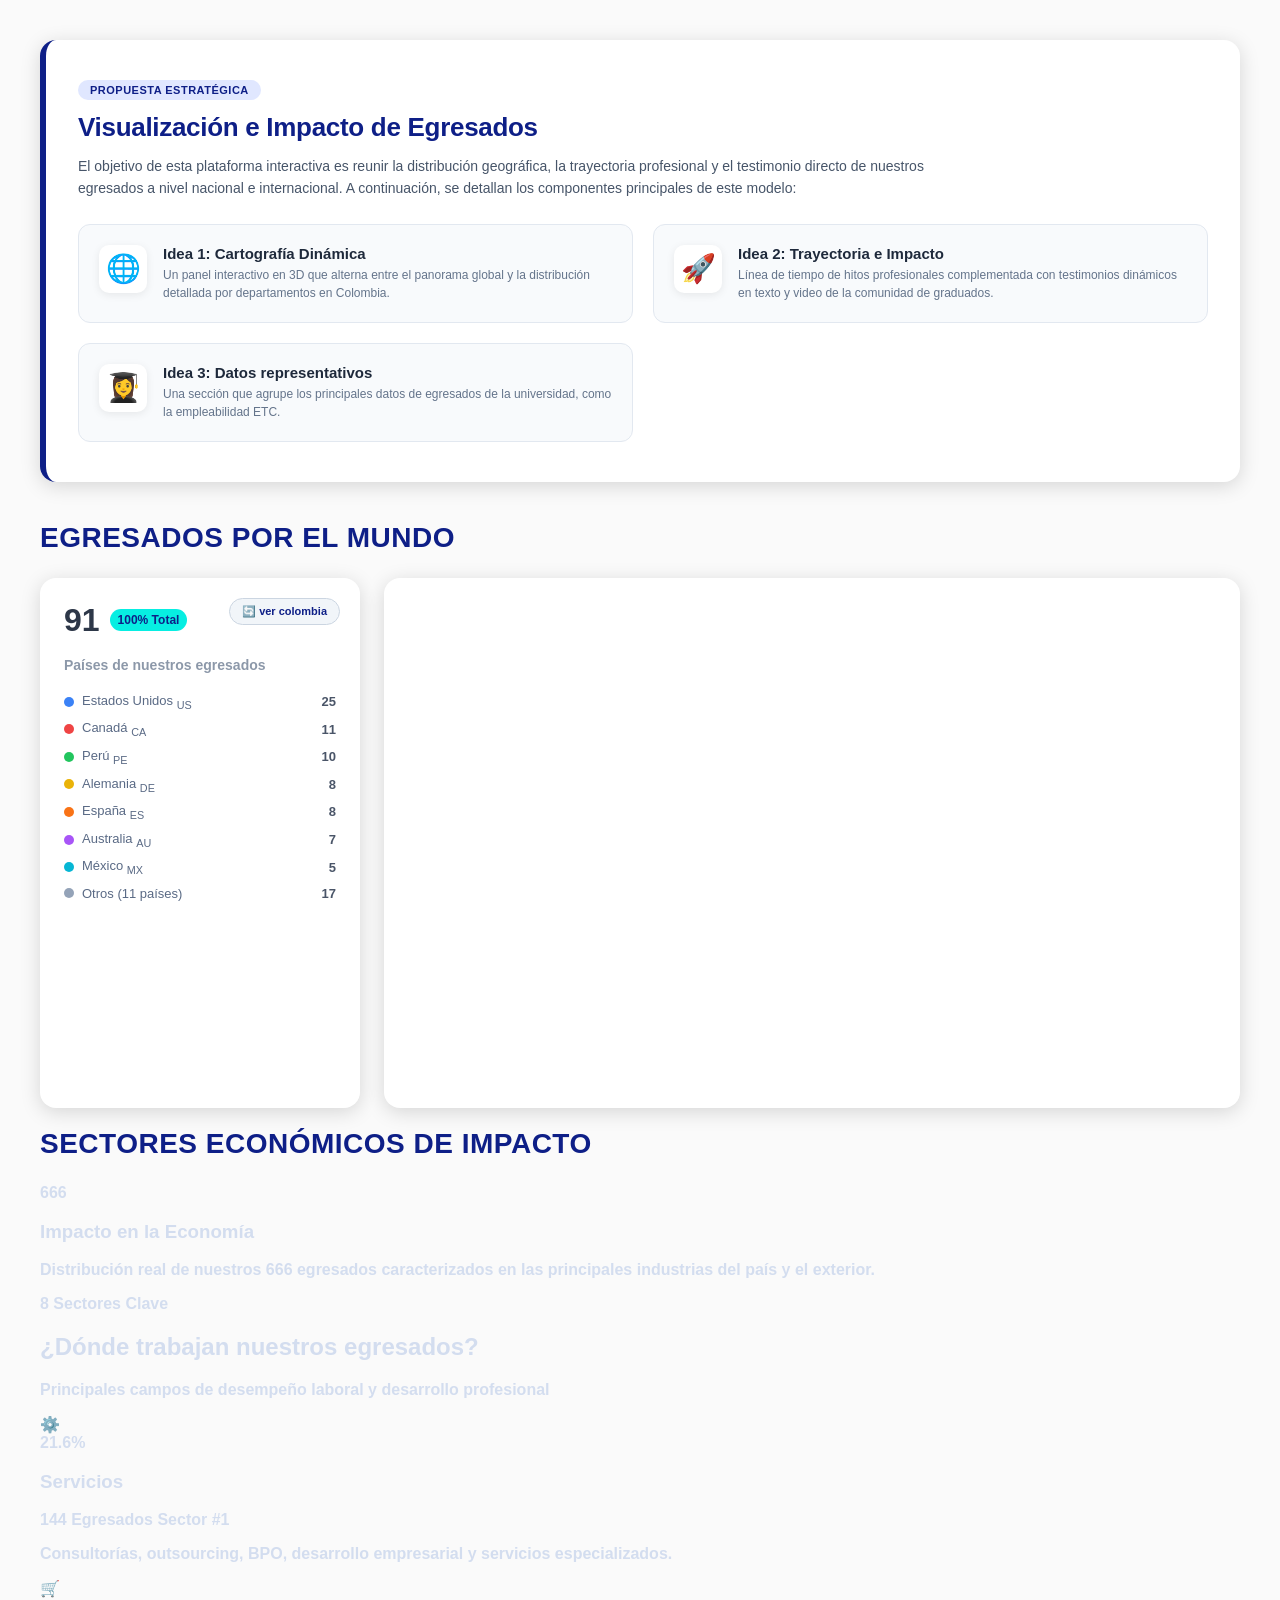
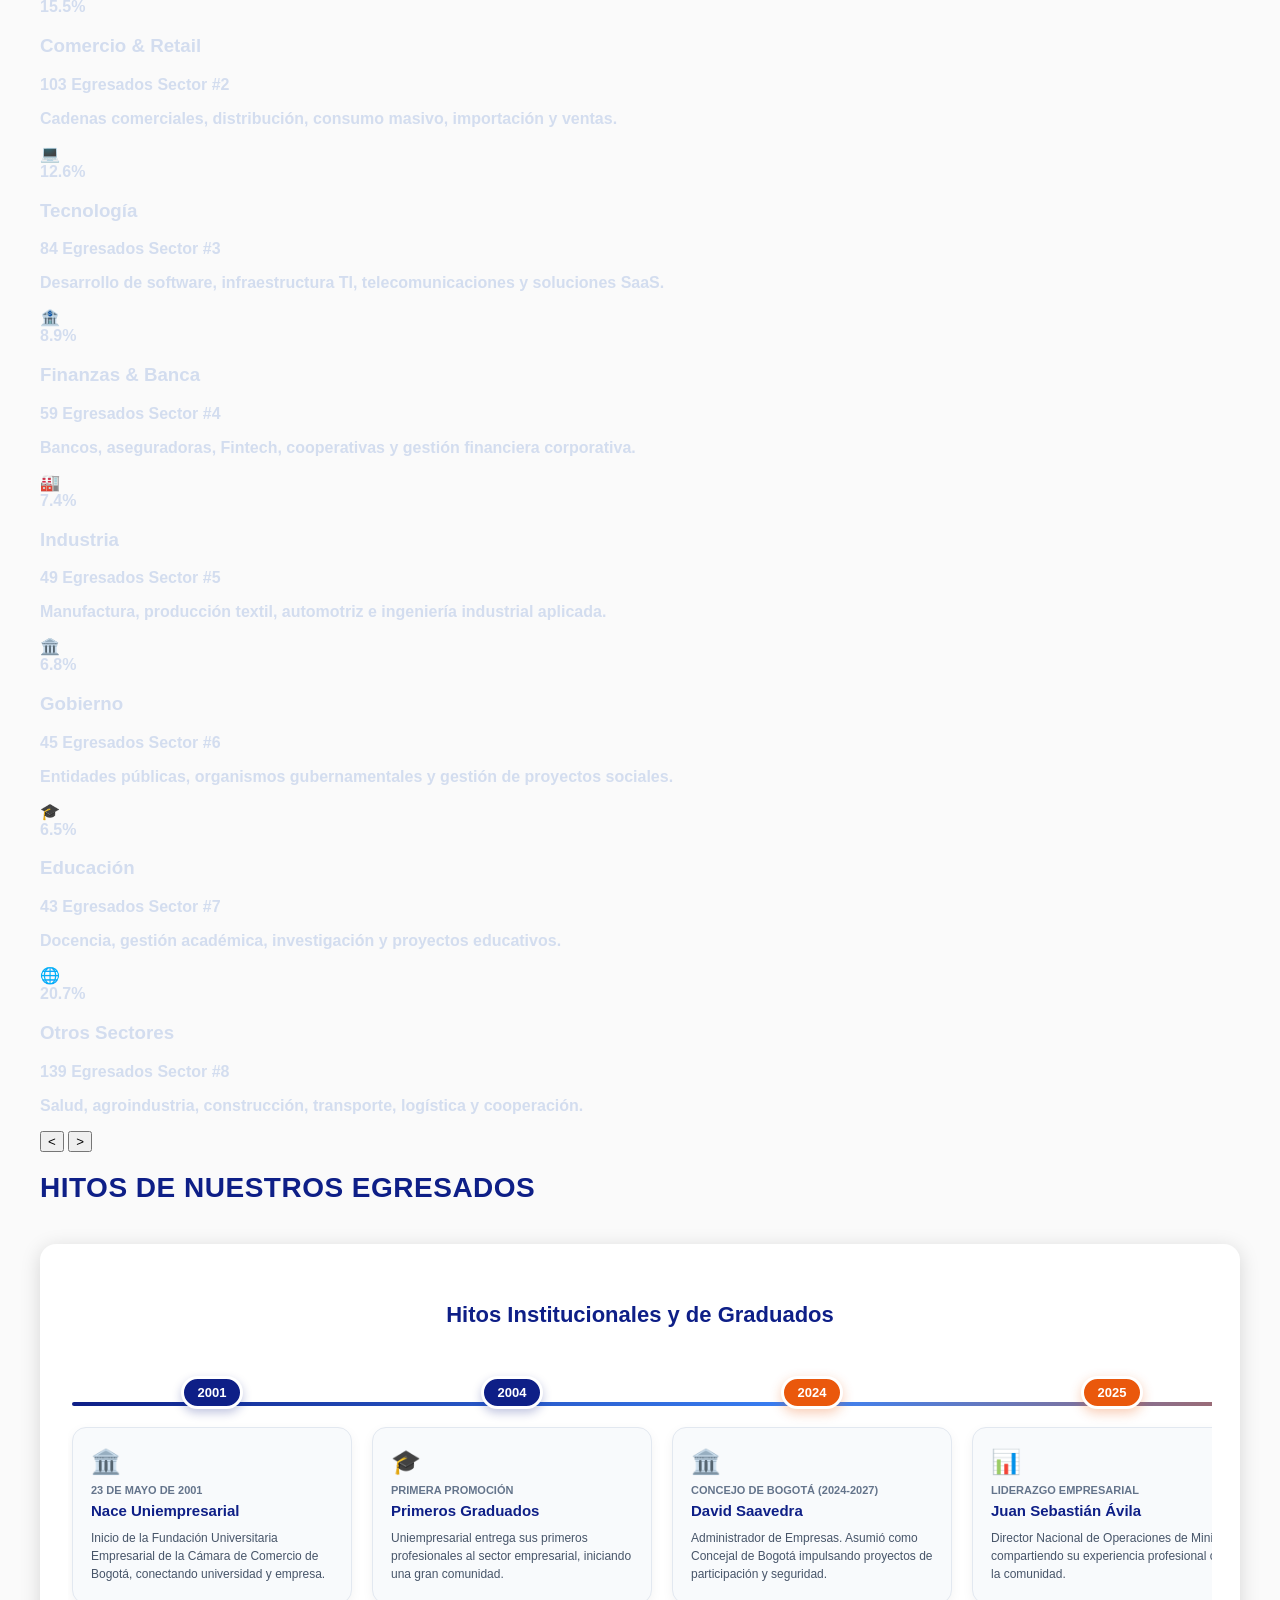
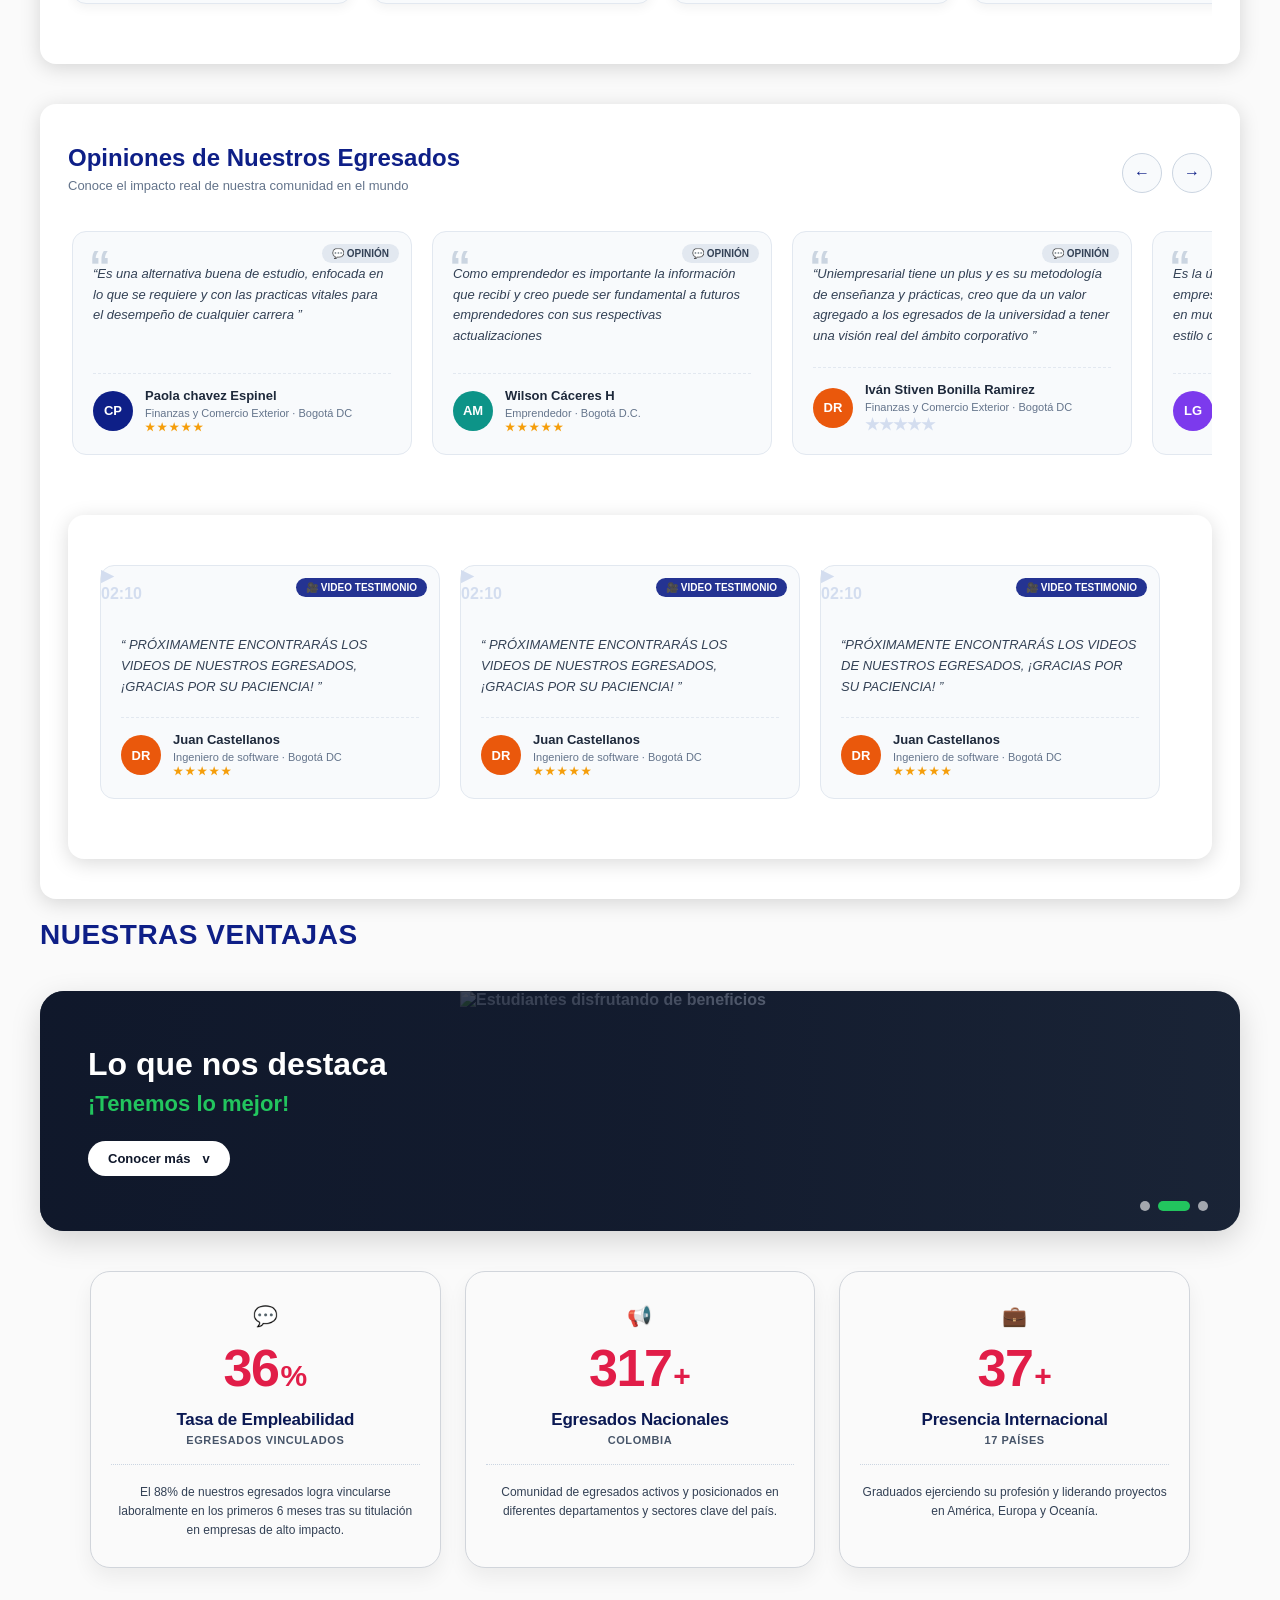
==== commit b0c3ad4e: "Update main.html" ====
--- a/main.html
+++ b/main.html
@@ -234,6 +234,163 @@
     </div>
   </div>
 
+  <h2 class="titulo-principal">SECTORES ECONÓMICOS DE IMPACTO</h2>
+
+  <section class="contenedor-sectores-destacados">
+    
+    <!-- COLUMNA IZQUIERDA: RESUMEN INSTITUCIONAL EN AZUL OSCURO -->
+    <div class="columna-resumen-sectores">
+      <div class="insignia-sello-sectores">666</div>
+      <div class="tarjeta-resumen-interna">
+        <h3 class="titulo-resumen-sectores">Impacto en la Economía</h3>
+        <p class="descripcion-resumen-sectores">
+          Distribución real de nuestros 666 egresados caracterizados en las principales industrias del país y el exterior.
+        </p>
+        <div class="badge-destacado-sectores">8 Sectores Clave</div>
+      </div>
+    </div>
+
+    <!-- COLUMNA DERECHA: CARRUSEL DE TARJETAS BLANCAS CON DETALLES ROJO Y AZUL -->
+    <div class="columna-contenido-sectores">
+      
+      <div class="cabecera-sectores-destacados">
+        <h2 class="titulo-seccion-sectores">¿Dónde trabajan nuestros egresados?</h2>
+        <p class="subtitulo-seccion-sectores">Principales campos de desempeño laboral y desarrollo profesional</p>
+      </div>
+
+      <!-- PISTA DEL CARRUSEL CON TARJETAS BLANCAS -->
+      <div class="pista-carrusel-destacados" id="pistaCarruselSectores">
+
+        <!-- SECTOR 1 -->
+        <div class="tarjeta-sector-institucional">
+          <div class="icono-flotante-superior">⚙️</div>
+          <div class="envoltorio-porcentaje-circulo">
+            <span class="porcentaje-texto">21.6%</span>
+          </div>
+          <h3 class="nombre-sector-institucional">Servicios</h3>
+          <span class="conteo-egresados-institucional">144 Egresados</span>
+          <span class="rango-sector-institucional">Sector #1</span>
+          <p class="descripcion-sector-institucional">
+            Consultorías, outsourcing, BPO, desarrollo empresarial y servicios especializados.
+          </p>
+        </div>
+
+        <!-- SECTOR 2 -->
+        <div class="tarjeta-sector-institucional">
+          <div class="icono-flotante-superior">🛒</div>
+          <div class="envoltorio-porcentaje-circulo">
+            <span class="porcentaje-texto">15.5%</span>
+          </div>
+          <h3 class="nombre-sector-institucional">Comercio & Retail</h3>
+          <span class="conteo-egresados-institucional">103 Egresados</span>
+          <span class="rango-sector-institucional">Sector #2</span>
+          <p class="descripcion-sector-institucional">
+            Cadenas comerciales, distribución, consumo masivo, importación y ventas.
+          </p>
+        </div>
+
+        <!-- SECTOR 3 -->
+        <div class="tarjeta-sector-institucional">
+          <div class="icono-flotante-superior">💻</div>
+          <div class="envoltorio-porcentaje-circulo">
+            <span class="porcentaje-texto">12.6%</span>
+          </div>
+          <h3 class="nombre-sector-institucional">Tecnología</h3>
+          <span class="conteo-egresados-institucional">84 Egresados</span>
+          <span class="rango-sector-institucional">Sector #3</span>
+          <p class="descripcion-sector-institucional">
+            Desarrollo de software, infraestructura TI, telecomunicaciones y soluciones SaaS.
+          </p>
+        </div>
+
+        <!-- SECTOR 4 -->
+        <div class="tarjeta-sector-institucional">
+          <div class="icono-flotante-superior">🏦</div>
+          <div class="envoltorio-porcentaje-circulo">
+            <span class="porcentaje-texto">8.9%</span>
+          </div>
+          <h3 class="nombre-sector-institucional">Finanzas & Banca</h3>
+          <span class="conteo-egresados-institucional">59 Egresados</span>
+          <span class="rango-sector-institucional">Sector #4</span>
+          <p class="descripcion-sector-institucional">
+            Bancos, aseguradoras, Fintech, cooperativas y gestión financiera corporativa.
+          </p>
+        </div>
+
+        <!-- SECTOR 5 -->
+        <div class="tarjeta-sector-institucional">
+          <div class="icono-flotante-superior">🏭</div>
+          <div class="envoltorio-porcentaje-circulo">
+            <span class="porcentaje-texto">7.4%</span>
+          </div>
+          <h3 class="nombre-sector-institucional">Industria</h3>
+          <span class="conteo-egresados-institucional">49 Egresados</span>
+          <span class="rango-sector-institucional">Sector #5</span>
+          <p class="descripcion-sector-institucional">
+            Manufactura, producción textil, automotriz e ingeniería industrial aplicada.
+          </p>
+        </div>
+
+        <!-- SECTOR 6 -->
+        <div class="tarjeta-sector-institucional">
+          <div class="icono-flotante-superior">🏛️</div>
+          <div class="envoltorio-porcentaje-circulo">
+            <span class="porcentaje-texto">6.8%</span>
+          </div>
+          <h3 class="nombre-sector-institucional">Gobierno</h3>
+          <span class="conteo-egresados-institucional">45 Egresados</span>
+          <span class="rango-sector-institucional">Sector #6</span>
+          <p class="descripcion-sector-institucional">
+            Entidades públicas, organismos gubernamentales y gestión de proyectos sociales.
+          </p>
+        </div>
+
+        <!-- SECTOR 7 -->
+        <div class="tarjeta-sector-institucional">
+          <div class="icono-flotante-superior">🎓</div>
+          <div class="envoltorio-porcentaje-circulo">
+            <span class="porcentaje-texto">6.5%</span>
+          </div>
+          <h3 class="nombre-sector-institucional">Educación</h3>
+          <span class="conteo-egresados-institucional">43 Egresados</span>
+          <span class="rango-sector-institucional">Sector #7</span>
+          <p class="descripcion-sector-institucional">
+            Docencia, gestión académica, investigación y proyectos educativos.
+          </p>
+        </div>
+
+        <!-- SECTOR 8 -->
+        <div class="tarjeta-sector-institucional tarjeta-roja-destacada">
+          <div class="icono-flotante-superior">🌐</div>
+          <div class="envoltorio-porcentaje-circulo circulo-rojo">
+            <span class="porcentaje-texto">20.7%</span>
+          </div>
+          <h3 class="nombre-sector-institucional">Otros Sectores</h3>
+          <span class="conteo-egresados-institucional">139 Egresados</span>
+          <span class="rango-sector-institucional">Sector #8</span>
+          <p class="descripcion-sector-institucional">
+            Salud, agroindustria, construcción, transporte, logística y cooperación.
+          </p>
+        </div>
+
+      </div>
+
+      <!-- NAVEGACIÓN CON FLECHAS Y INDICADORES -->
+      <div class="pie-navegacion-sectores">
+        <div class="indicadores-puntos">
+          <span class="punto-indicador activo"></span>
+          <span class="punto-indicador"></span>
+        </div>
+        <div class="botones-flechas-carrusel">
+          <button class="boton-flecha" id="botonAnteriorSectores" title="Anterior">&lt;</button>
+          <button class="boton-flecha" id="botonSiguienteSectores" title="Siguiente">&gt;</button>
+        </div>
+      </div>
+
+    </div>
+
+  </section>
+
   <h2 class="titulo-principal">HITOS DE NUESTROS EGRESADOS</h2>
   <section class="contenedor-linea-tiempo">
     <h2 class="titulo-linea-tiempo">Hitos Institucionales y de Graduados</h2>
@@ -553,4 +710,4 @@
   <script src="main.js"></script>
 
 </body>
-</html>+</html>
